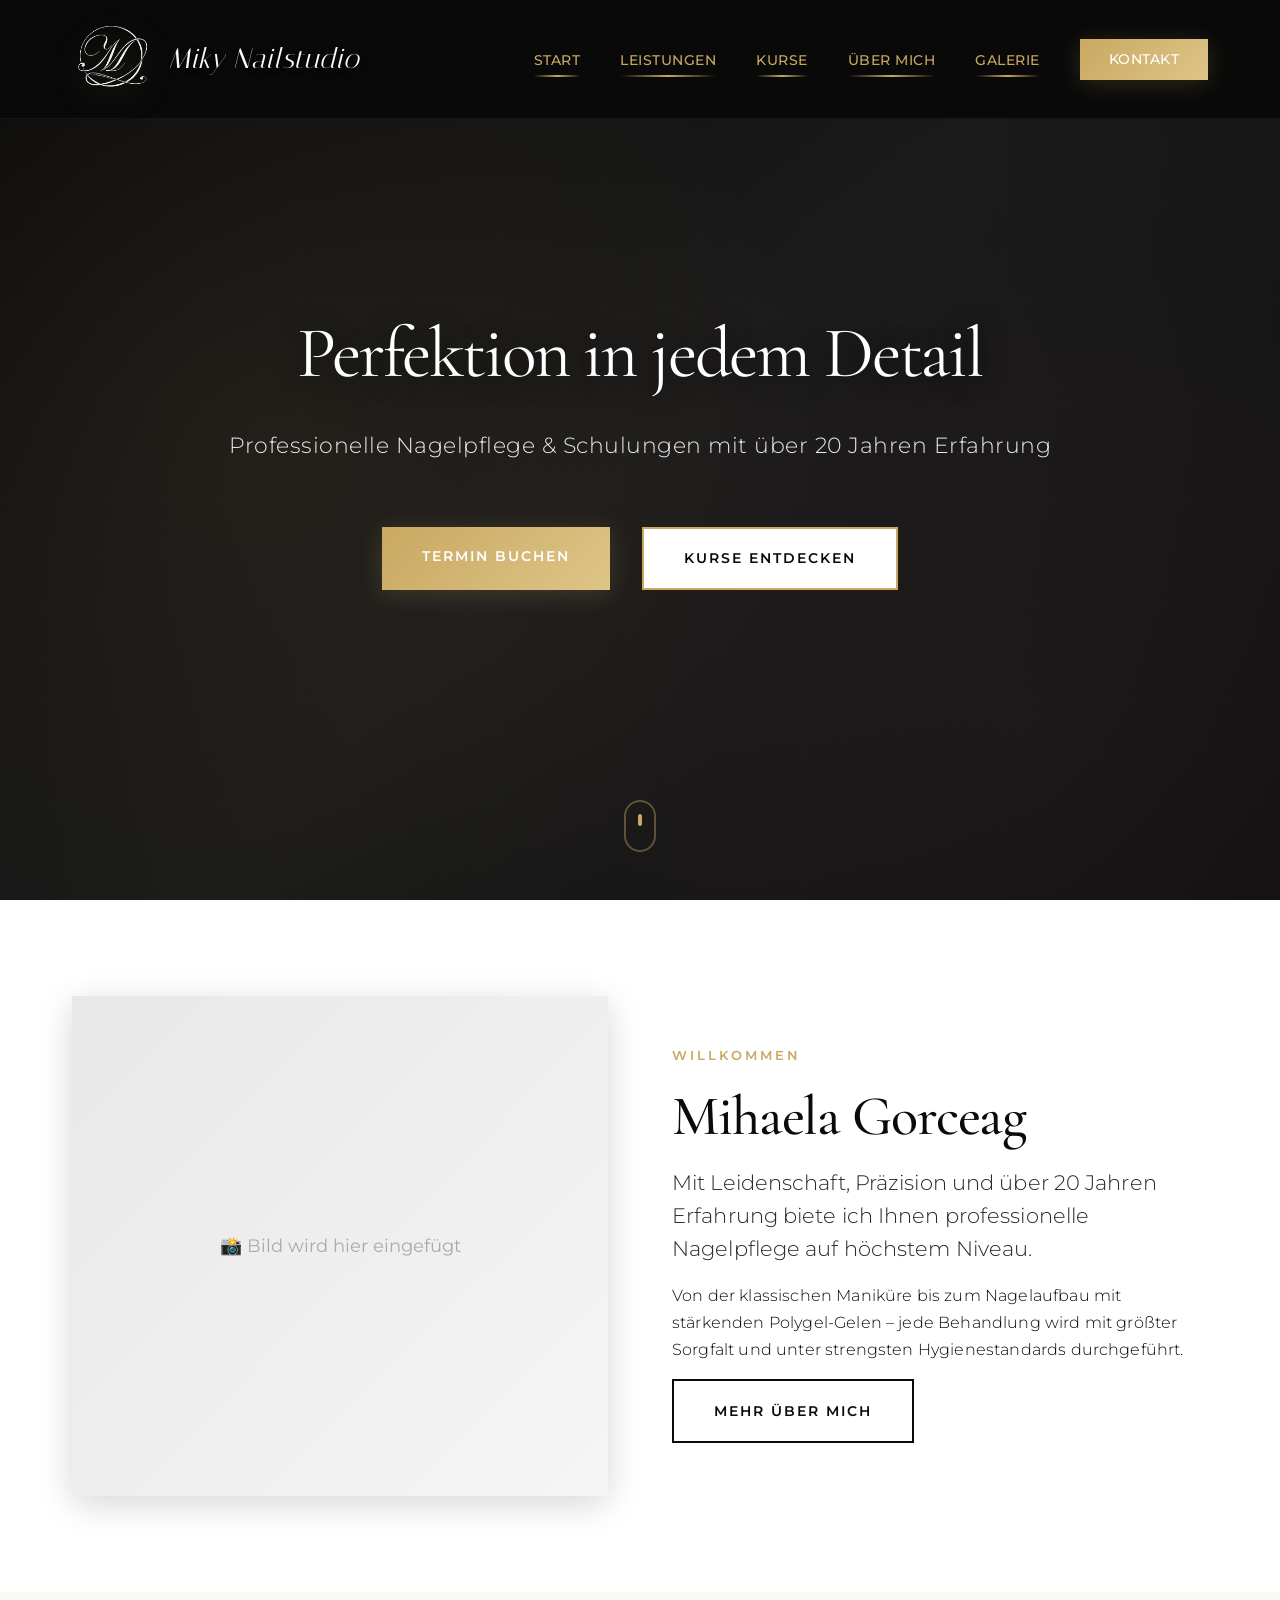
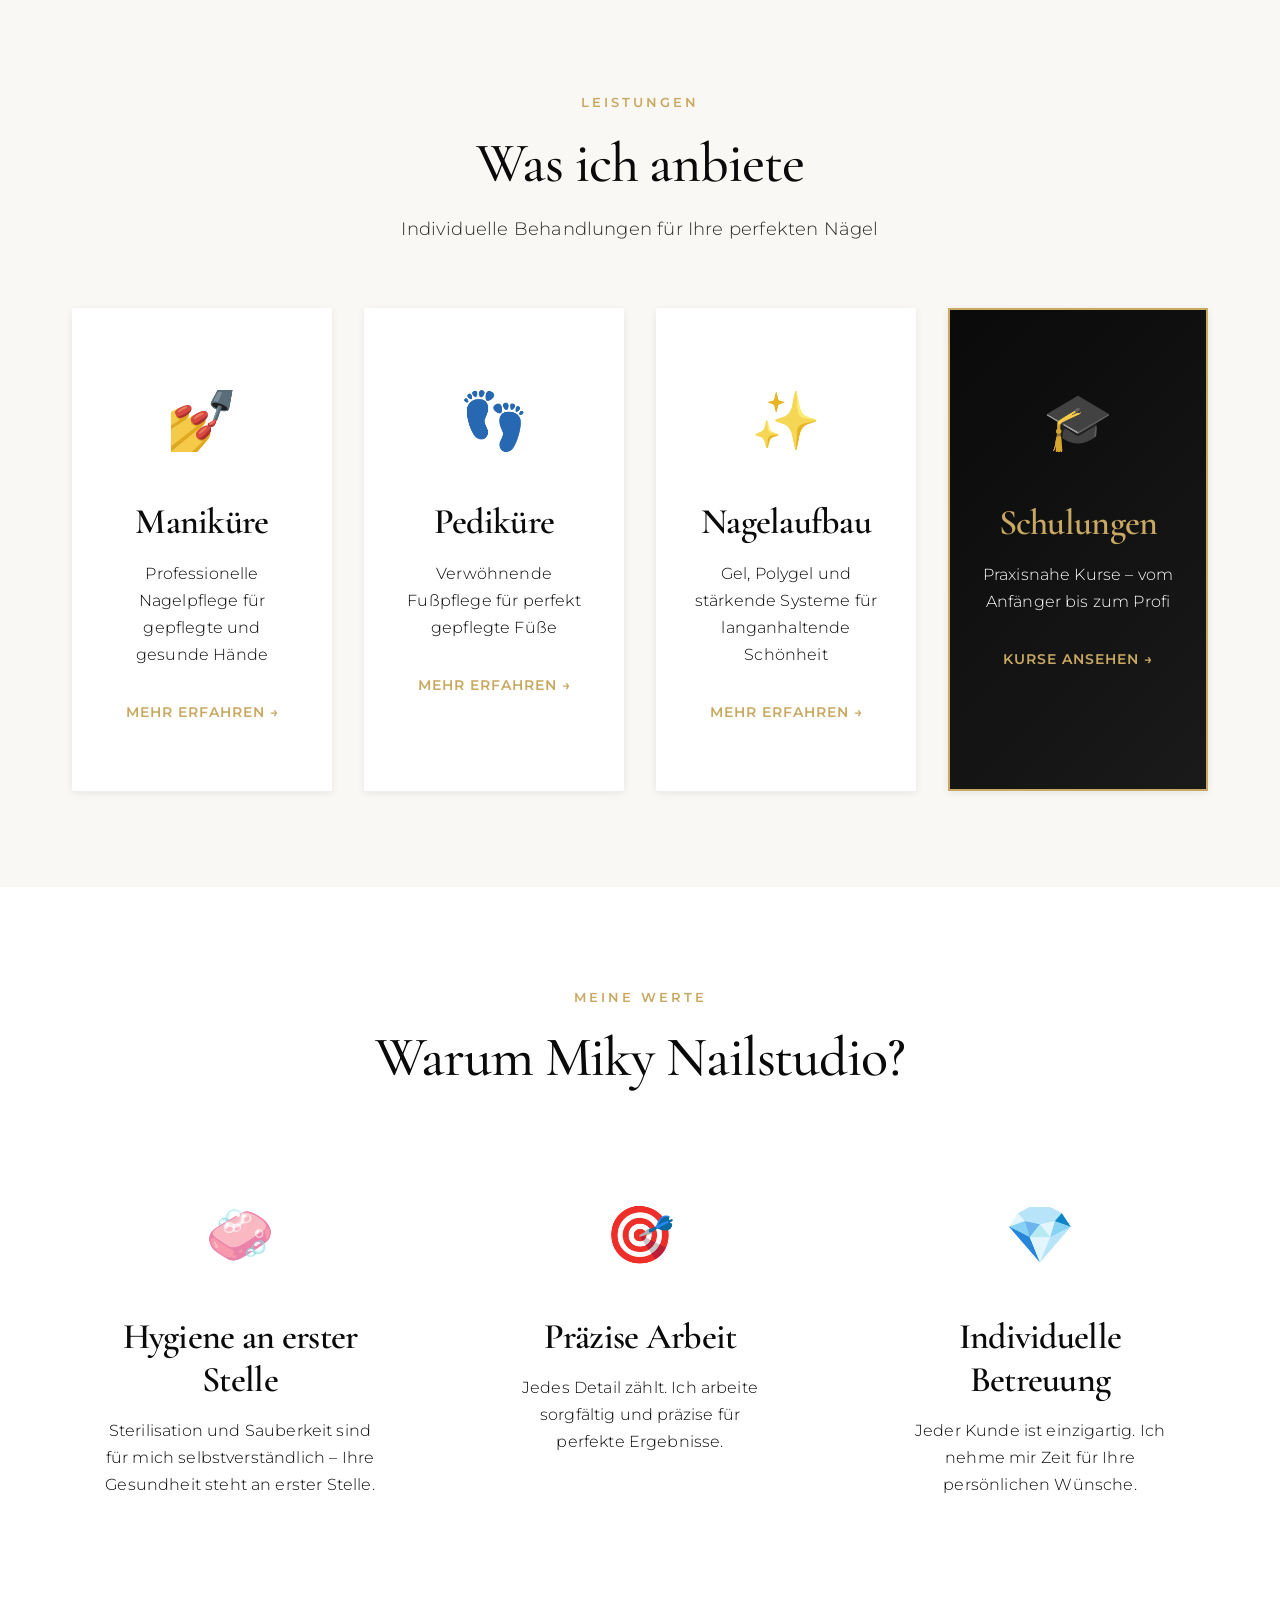
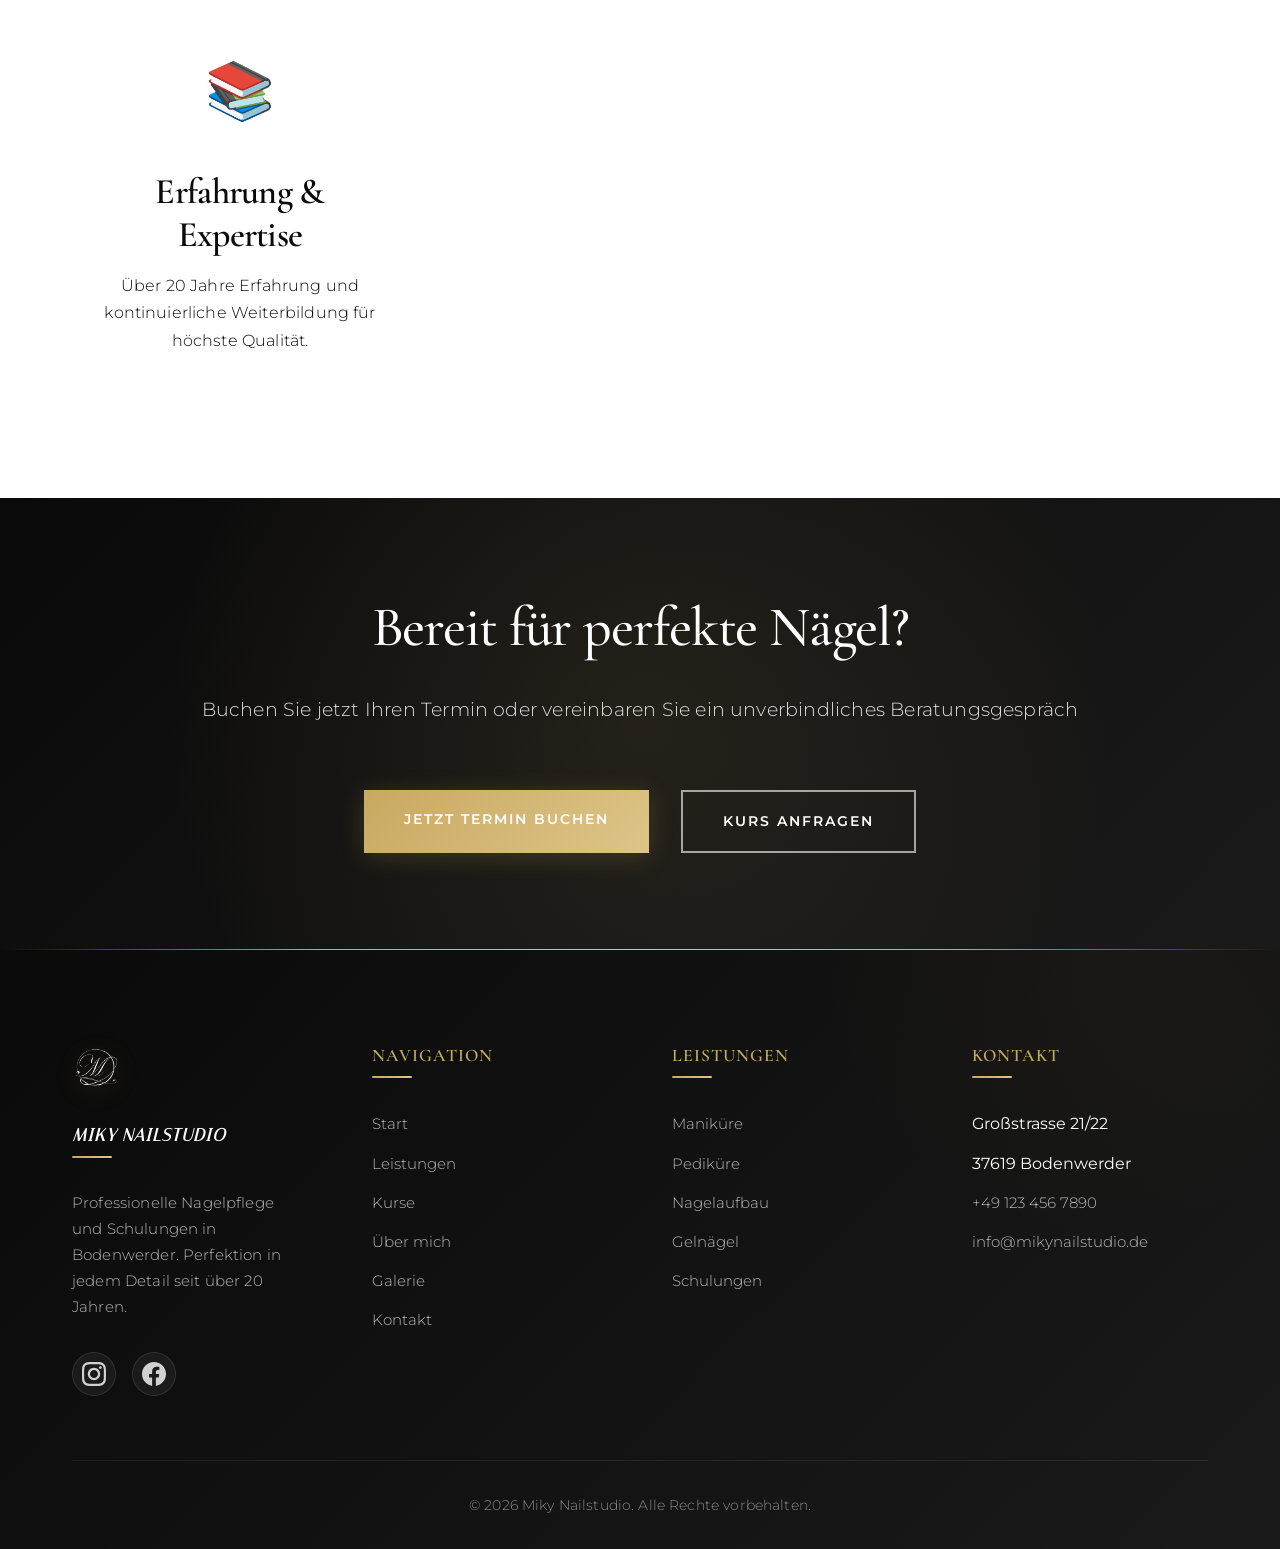
==== index.html @ 264de893 "fix" ====
<!DOCTYPE html>
<html lang="de">
<head>
    <meta charset="UTF-8">
    <meta name="viewport" content="width=device-width, initial-scale=1.0">
    <meta name="description" content="Miky Nailstudio - Professionelle Maniküre, Pediküre und Nagelkurse in Bodenwerder. Hygiene, Qualität und individuelle Betreuung seit über 20 Jahren.">
    <title>Miky Nailstudio | Professionelle Nagelstudio in Bodenwerder</title>
    <link rel="stylesheet" href="style.css">
    
    <!-- Premium Google Fonts -->
    <link rel="preconnect" href="https://fonts.googleapis.com">
    <link rel="preconnect" href="https://fonts.gstatic.com" crossorigin>
    <link href="https://fonts.googleapis.com/css2?family=Cormorant+Garamond:ital,wght@0,300;0,400;0,500;0,600;1,400;1,500&family=Montserrat:wght@300;400;500;600;700&family=Italiana&display=swap" rel="stylesheet">
</head>
<body>

<!-- Navigation -->
<nav class="navbar">
  <div class="container">
    <!-- CHANGE: Brand als SVG-Logo + Wortmarke -->
    <!-- WHY: SVG ist scharf auf allen Auflösungen und wirkt premium im Header -->
    <a href="index.html" class="brand" aria-label="Miky Nailstudio – Startseite">
      <img
        src="images/logo.svg"
        alt="Miky Nailstudio Logo"
        class="brand-logo"
        width="200"
        height="52"
        decoding="async"
        fetchpriority="high"
      >
      <span class="brand-wordmark">Miky Nailstudio</span>
    </a>


            <!-- Mobile Menu Toggle -->
            <button class="mobile-menu-toggle" aria-label="Menü öffnen">
                <span></span>
                <span></span>
                <span></span>
            </button>

            <!-- Navigation Menu -->
            <ul class="nav-menu">
                <li><a href="index.html" class="active">Start</a></li>
                <li><a href="leistungen.html">Leistungen</a></li>
                <li><a href="kurse.html">Kurse</a></li>
                <li><a href="ueber-mich.html">Über mich</a></li>
                <li><a href="galerie.html">Galerie</a></li>
                <li><a href="kontakt.html" class="cta-nav">Kontakt</a></li>
            </ul>
        </div>
    </nav>

    <!-- Hero Section -->
    <section class="hero">
        <div class="hero-overlay"></div>
        <div class="container hero-content">
            <h1 class="hero-title">Perfektion in jedem Detail</h1>
            <p class="hero-subtitle">Professionelle Nagelpflege & Schulungen mit über 20 Jahren Erfahrung</p>
            <div class="hero-buttons">
                <a href="kontakt.html" class="btn btn-primary">Termin buchen</a>
                <a href="kurse.html" class="btn btn-secondary">Kurse entdecken</a>
            </div>
        </div>
        <div class="scroll-indicator">
            <span></span>
        </div>
    </section>

    <!-- About Preview -->
    <section class="about-preview">
        <div class="container">
            <div class="about-grid">
                <div class="about-image">
                    <div class="image-placeholder"></div>
                </div>
                <div class="about-content">
                    <span class="section-label">Willkommen</span>
                    <h2>Mihaela Gorceag</h2>
                    <p class="lead">Mit Leidenschaft, Präzision und über 20 Jahren Erfahrung biete ich Ihnen professionelle Nagelpflege auf höchstem Niveau.</p>
                    <p>Von der klassischen Maniküre bis zum Nagelaufbau mit stärkenden Polygel-Gelen – jede Behandlung wird mit größter Sorgfalt und unter strengsten Hygienestandards durchgeführt.</p>
                    <a href="ueber-mich.html" class="btn btn-outline">Mehr über mich</a>
                </div>
            </div>
        </div>
    </section>

    <!-- Services Preview -->
    <section class="services-preview">
        <div class="container">
            <div class="section-header">
                <span class="section-label">Leistungen</span>
                <h2>Was ich anbiete</h2>
                <p>Individuelle Behandlungen für Ihre perfekten Nägel</p>
            </div>
            <div class="services-grid">
                <div class="service-card">
                    <div class="service-icon">💅</div>
                    <h3>Maniküre</h3>
                    <p>Professionelle Nagelpflege für gepflegte und gesunde Hände</p>
                    <a href="leistungen.html#manikuere" class="service-link">Mehr erfahren →</a>
                </div>
                <div class="service-card">
                    <div class="service-icon">👣</div>
                    <h3>Pediküre</h3>
                    <p>Verwöhnende Fußpflege für perfekt gepflegte Füße</p>
                    <a href="leistungen.html#pediküre" class="service-link">Mehr erfahren →</a>
                </div>
                <div class="service-card">
                    <div class="service-icon">✨</div>
                    <h3>Nagelaufbau</h3>
                    <p>Gel, Polygel und stärkende Systeme für langanhaltende Schönheit</p>
                    <a href="leistungen.html#nagelaufbau" class="service-link">Mehr erfahren →</a>
                </div>
                <div class="service-card featured">
                    <div class="service-icon">🎓</div>
                    <h3>Schulungen</h3>
                    <p>Praxisnahe Kurse – vom Anfänger bis zum Profi</p>
                    <a href="kurse.html" class="service-link">Kurse ansehen →</a>
                </div>
            </div>
        </div>
    </section>

    <!-- Values Section -->
    <section class="values">
        <div class="container">
            <div class="section-header">
                <span class="section-label">Meine Werte</span>
                <h2>Warum Miky Nailstudio?</h2>
            </div>
            <div class="values-grid">
                <div class="value-item">
                    <div class="value-icon">🧼</div>
                    <h3>Hygiene an erster Stelle</h3>
                    <p>Sterilisation und Sauberkeit sind für mich selbstverständlich – Ihre Gesundheit steht an erster Stelle.</p>
                </div>
                <div class="value-item">
                    <div class="value-icon">🎯</div>
                    <h3>Präzise Arbeit</h3>
                    <p>Jedes Detail zählt. Ich arbeite sorgfältig und präzise für perfekte Ergebnisse.</p>
                </div>
                <div class="value-item">
                    <div class="value-icon">💎</div>
                    <h3>Individuelle Betreuung</h3>
                    <p>Jeder Kunde ist einzigartig. Ich nehme mir Zeit für Ihre persönlichen Wünsche.</p>
                </div>
                <div class="value-item">
                    <div class="value-icon">📚</div>
                    <h3>Erfahrung & Expertise</h3>
                    <p>Über 20 Jahre Erfahrung und kontinuierliche Weiterbildung für höchste Qualität.</p>
                </div>
            </div>
        </div>
    </section>

    <!-- CTA Section -->
    <section class="cta-section">
        <div class="container">
            <div class="cta-content">
                <h2>Bereit für perfekte Nägel?</h2>
                <p>Buchen Sie jetzt Ihren Termin oder vereinbaren Sie ein unverbindliches Beratungsgespräch</p>
                <div class="cta-buttons">
                    <a href="kontakt.html" class="btn btn-primary">Jetzt Termin buchen</a>
                    <a href="kurse.html" class="btn btn-outline-light">Kurs anfragen</a>
                </div>
            </div>
        </div>
    </section>

<!-- Footer - Improved Premium Design with Logo -->
<footer class="footer">
    <div class="container">
        <div class="footer-grid">
            <!-- Brand Section with Logo -->
            <div class="footer-col">
                <a href="index.html" class="footer-brand" aria-label="Miky Nailstudio">
                    <img
                        src="images/logo.svg"
                        alt="Miky Nailstudio Logo"
                        class="footer-logo"
                        width="150"
                        height="39"
                        decoding="async"
                    >
                </a>
                <h4 class="footer-brand-title">Miky Nailstudio</h4>
                <p>Professionelle Nagelpflege und Schulungen in Bodenwerder. Perfektion in jedem Detail seit über 20 Jahren.</p>

                <div class="social-links">
                    <a href="https://www.instagram.com/mikynails_2022/" target="_blank" rel="noopener" aria-label="Instagram">
                        <svg width="24" height="24" viewBox="0 0 24 24" fill="currentColor">
                            <path d="M12 2.163c3.204 0 3.584.012 4.85.07 3.252.148 4.771 1.691 4.919 4.919.058 1.265.069 1.645.069 4.849 0 3.205-.012 3.584-.069 4.849-.149 3.225-1.664 4.771-4.919 4.919-1.266.058-1.644.07-4.85.07-3.204 0-3.584-.012-4.849-.07-3.26-.149-4.771-1.699-4.919-4.92-.058-1.265-.07-1.644-.07-4.849 0-3.204.013-3.583.07-4.849.149-3.227 1.664-4.771 4.919-4.919 1.266-.057 1.645-.069 4.849-.069zm0-2.163c-3.259 0-3.667.014-4.947.072-4.358.2-6.78 2.618-6.98 6.98-.059 1.281-.073 1.689-.073 4.948 0 3.259.014 3.668.072 4.948.2 4.358 2.618 6.78 6.98 6.98 1.281.058 1.689.072 4.948.072 3.259 0 3.668-.014 4.948-.072 4.354-.2 6.782-2.618 6.979-6.98.059-1.28.073-1.689.073-4.948 0-3.259-.014-3.667-.072-4.947-.196-4.354-2.617-6.78-6.979-6.98-1.281-.059-1.69-.073-4.949-.073zm0 5.838c-3.403 0-6.162 2.759-6.162 6.162s2.759 6.163 6.162 6.163 6.162-2.759 6.162-6.163c0-3.403-2.759-6.162-6.162-6.162zm0 10.162c-2.209 0-4-1.79-4-4 0-2.209 1.791-4 4-4s4 1.791 4 4c0 2.21-1.791 4-4 4zm6.406-11.845c-.796 0-1.441.645-1.441 1.44s.645 1.44 1.441 1.44c.795 0 1.439-.645 1.439-1.44s-.644-1.44-1.439-1.44z"/>
                        </svg>
                    </a>
                    <a href="https://www.facebook.com/mikynailstudio" target="_blank" rel="noopener" aria-label="Facebook">
                        <svg width="24" height="24" viewBox="0 0 24 24" fill="currentColor">
                            <path d="M24 12.073c0-6.627-5.373-12-12-12s-12 5.373-12 12c0 5.99 4.388 10.954 10.125 11.854v-8.385H7.078v-3.47h3.047V9.43c0-3.007 1.792-4.669 4.533-4.669 1.312 0 2.686.235 2.686.235v2.953H15.83c-1.491 0-1.956.925-1.956 1.874v2.25h3.328l-.532 3.47h-2.796v8.385C19.612 23.027 24 18.062 24 12.073z"/>
                        </svg>
                    </a>
                </div>
            </div>

            <!-- Navigation Links -->
            <div class="footer-col">
                <h4>Navigation</h4>
                <ul>
                    <li><a href="index.html">Start</a></li>
                    <li><a href="leistungen.html">Leistungen</a></li>
                    <li><a href="kurse.html">Kurse</a></li>
                    <li><a href="ueber-mich.html">Über mich</a></li>
                    <li><a href="galerie.html">Galerie</a></li>
                    <li><a href="kontakt.html">Kontakt</a></li>
                </ul>
            </div>

            <!-- Services Links -->
            <div class="footer-col">
                <h4>Leistungen</h4>
                <ul>
                    <li><a href="leistungen.html#manikuere">Maniküre</a></li>
                    <li><a href="leistungen.html#pediküre">Pediküre</a></li>
                    <li><a href="leistungen.html#nagelaufbau">Nagelaufbau</a></li>
                    <li><a href="leistungen.html#gelnägel">Gelnägel</a></li>
                    <li><a href="kurse.html">Schulungen</a></li>
                </ul>
            </div>

            <!-- Contact Info -->
            <div class="footer-col">
                <h4>Kontakt</h4>
                <ul>
                    <li>Großstrasse 21/22</li>
                    <li>37619 Bodenwerder</li>
                    <li><a href="tel:+491234567890">+49 123 456 7890</a></li>
                    <li><a href="mailto:info@mikynailstudio.de">info@mikynailstudio.de</a></li>
                </ul>
            </div>
        </div>

        <div class="footer-bottom">
            <p>&copy; 2026 Miky Nailstudio. Alle Rechte vorbehalten.</p>
        </div>
    </div>
</footer>

    <script src="script.js"></script>
</body>
</html>
---- style.css ----
/* ==========================================
   MIKY NAILSTUDIO - PREMIUM WEBSITE STYLES
   Luxury Dark Design - Improved Version
   ========================================== */

/* ==========================================
   1. RESET & BASE STYLES
   ========================================== */
* {
    margin: 0;
    padding: 0;
    box-sizing: border-box;
}

:root {
    /* Colors - Premium Luxury Palette */
    --color-dark: #0a0a0a;
    --color-dark-gray: #1a1a1a;
    --color-medium-gray: #2a2a2a;
    --color-light-gray: #f8f8f8;
    --color-white: #ffffff;
    --color-cream: #faf8f5;
    --color-gold: #c9a961;
    --color-gold-dark: #a88a4d;
    --color-gold-light: #ddc488;
    --color-rose-gold: #b76e79;
    --color-champagne: #f7e7ce;
    
    /* Typography */
    --font-display: 'Cormorant Garamond', 'Playfair Display', Georgia, serif;
    --font-heading: 'Cormorant Garamond', serif;
    --font-body: 'Montserrat', -apple-system, BlinkMacSystemFont, sans-serif;
    --font-accent: 'Italiana', cursive;
    
    /* Spacing */
    --spacing-xs: 0.5rem;
    --spacing-sm: 1rem;
    --spacing-md: 2rem;
    --spacing-lg: 4rem;
    --spacing-xl: 6rem;
    
    /* Transitions */
    --transition-fast: 0.2s cubic-bezier(0.4, 0, 0.2, 1);
    --transition-normal: 0.35s cubic-bezier(0.4, 0, 0.2, 1);
    --transition-slow: 0.6s cubic-bezier(0.4, 0, 0.2, 1);
    
    /* Shadows */
    --shadow-sm: 0 2px 8px rgba(0, 0, 0, 0.08);
    --shadow-md: 0 4px 16px rgba(0, 0, 0, 0.12);
    --shadow-lg: 0 8px 32px rgba(0, 0, 0, 0.16);
    --shadow-gold: 0 4px 24px rgba(201, 169, 97, 0.2);
}

html {
    scroll-behavior: smooth;
}

body {
    font-family: var(--font-body);
    font-size: 16px;
    font-weight: 400;
    line-height: 1.7;
    color: var(--color-dark);
    background-color: var(--color-white);
    overflow-x: hidden;
    -webkit-font-smoothing: antialiased;
    -moz-osx-font-smoothing: grayscale;
}

.container {
    max-width: 1200px;
    margin: 0 auto;
    padding: 0 var(--spacing-md);
}

/* ==========================================
   2. TYPOGRAPHY
   ========================================== */
h1, h2, h3, h4, h5, h6 {
    font-family: var(--font-heading);
    font-weight: 600;
    line-height: 1.2;
    margin-bottom: var(--spacing-sm);
    letter-spacing: -0.02em;
}

h1 {
    font-size: clamp(2.75rem, 6vw, 4.5rem);
    font-weight: 500;
    letter-spacing: -0.03em;
}

h2 {
    font-size: clamp(2.25rem, 4.5vw, 3.5rem);
    font-weight: 500;
}

h3 {
    font-size: clamp(1.75rem, 3vw, 2.25rem);
    font-weight: 600;
}

p {
    margin-bottom: var(--spacing-sm);
    font-weight: 300;
    letter-spacing: 0.01em;
}

.lead {
    font-size: 1.3rem;
    font-weight: 300;
    color: var(--color-medium-gray);
    line-height: 1.6;
    letter-spacing: 0.005em;
}

.section-label {
    display: inline-block;
    font-size: 0.8rem;
    font-weight: 600;
    text-transform: uppercase;
    letter-spacing: 3px;
    color: var(--color-gold);
    margin-bottom: var(--spacing-sm);
    font-family: var(--font-body);
}

.section-header {
    text-align: center;
    margin-bottom: var(--spacing-lg);
}

.section-header p {
    font-size: 1.15rem;
    color: var(--color-medium-gray);
    max-width: 640px;
    margin: 0 auto;
    font-weight: 300;
}

/* ==========================================
   3. BUTTONS
   ========================================== */
.btn {
    display: inline-block;
    padding: 1.1rem 2.5rem;
    font-family: var(--font-body);
    font-size: 0.9rem;
    font-weight: 600;
    text-decoration: none;
    text-align: center;
    border: none;
    border-radius: 0;
    cursor: pointer;
    transition: all var(--transition-normal);
    text-transform: uppercase;
    letter-spacing: 2px;
    position: relative;
    overflow: hidden;
}

.btn::before {
    content: '';
    position: absolute;
    top: 50%;
    left: 50%;
    width: 0;
    height: 0;
    border-radius: 50%;
    background: rgba(255, 255, 255, 0.1);
    transform: translate(-50%, -50%);
    transition: width 0.6s, height 0.6s;
}

.btn:hover::before {
    width: 300px;
    height: 300px;
}

.btn-primary {
    background: linear-gradient(135deg, var(--color-gold) 0%, var(--color-gold-light) 100%);
    color: var(--color-white);
    box-shadow: var(--shadow-gold);
}

.btn-primary:hover {
    background: linear-gradient(135deg, var(--color-gold-dark) 0%, var(--color-gold) 100%);
    transform: translateY(-3px);
    box-shadow: 0 8px 32px rgba(201, 169, 97, 0.35);
}

.btn-secondary {
    background: var(--color-white);
    color: var(--color-dark);
    border: 2px solid var(--color-gold);
}

.btn-secondary:hover {
    background: var(--color-gold);
    color: var(--color-white);
    transform: translateY(-3px);
}

.btn-outline {
    background: transparent;
    color: var(--color-dark);
    border: 2px solid var(--color-dark);
}

.btn-outline:hover {
    background: var(--color-dark);
    color: var(--color-white);
    transform: translateY(-3px);
}

.btn-outline-light {
    background: transparent;
    color: var(--color-white);
    border: 2px solid rgba(255, 255, 255, 0.6);
}

.btn-outline-light:hover {
    background: var(--color-white);
    color: var(--color-dark);
    border-color: var(--color-white);
    transform: translateY(-3px);
}

/* ==========================================
   4. NAVIGATION - IMPROVED
   ========================================== */
.navbar {
    position: fixed;
    top: 0;
    left: 0;
    right: 0;
    background: rgba(10, 10, 10, 0.97);
    backdrop-filter: blur(20px) saturate(180%);
    -webkit-backdrop-filter: blur(20px) saturate(180%);
    padding: 1.2rem 0;
    z-index: 1000;
    transition: all var(--transition-normal);
    border-bottom: 1px solid rgba(255, 255, 255, 0.05);
}

.navbar.scrolled {
    padding: 0.8rem 0;
    background: rgba(10, 10, 10, 0.98);
    box-shadow: 0 4px 24px rgba(0, 0, 0, 0.3);
}

.navbar .container {
    display: flex;
    justify-content: space-between;
    align-items: center;
}

/* BRAND - IMPROVED LOGO SECTION */
.brand {
    display: inline-flex;
    align-items: center;
    gap: 16px;
    text-decoration: none;
    white-space: nowrap;
    transition: all var(--transition-normal);
}

.brand:hover {
    transform: translateY(-1px);
}

.brand-logo {
    height: 80px;
    width: auto;
    display: block;
    object-fit: contain;
    filter: drop-shadow(0 8px 16px rgba(201, 169, 97, 0.25));
    transition: all var(--transition-normal);
}

.brand:hover .brand-logo {
    filter: drop-shadow(0 12px 24px rgba(201, 169, 97, 0.4));
}

.brand-wordmark {
    font-family: var(--font-accent);
    font-weight: 400;
    font-size: 28px;
    letter-spacing: 0.03em;
    line-height: 1;
    color: rgba(255, 255, 255, 0.98);
    text-shadow: 0 2px 8px rgba(0, 0, 0, 0.3);
    font-style: italic;
}

/* NAVIGATION MENU */
.nav-menu {
    display: flex;
    list-style: none;
    gap: 2.5rem;
    align-items: center;
    margin-left: auto;
}

.nav-menu a {
    color: rgba(255, 255, 255, 0.85);
    text-decoration: none;
    font-weight: 500;
    font-size: 0.9rem;
    letter-spacing: 0.5px;
    transition: color var(--transition-fast);
    position: relative;
    text-transform: uppercase;
}

.nav-menu a::after {
    content: '';
    position: absolute;
    bottom: -8px;
    left: 50%;
    transform: translateX(-50%);
    width: 0;
    height: 2px;
    background: linear-gradient(90deg, transparent, var(--color-gold), transparent);
    transition: width var(--transition-normal);
}

.nav-menu a:hover,
.nav-menu a.active {
    color: var(--color-gold);
}

.nav-menu a:hover::after,
.nav-menu a.active::after {
    width: 100%;
}

.nav-menu a.cta-nav {
    background: linear-gradient(135deg, var(--color-gold) 0%, var(--color-gold-light) 100%);
    padding: 0.7rem 1.8rem;
    border-radius: 0;
    color: var(--color-white);
    box-shadow: var(--shadow-gold);
}

.nav-menu a.cta-nav::after {
    display: none;
}

.nav-menu a.cta-nav:hover {
    background: linear-gradient(135deg, var(--color-gold-dark) 0%, var(--color-gold) 100%);
    transform: translateY(-2px);
    box-shadow: 0 6px 24px rgba(201, 169, 97, 0.3);
}

.mobile-menu-toggle {
    display: none;
    flex-direction: column;
    gap: 5px;
    background: none;
    border: none;
    cursor: pointer;
    padding: 0.5rem;
}

.mobile-menu-toggle span {
    width: 28px;
    height: 2px;
    background: var(--color-gold);
    transition: all var(--transition-normal);
    border-radius: 2px;
}

/* ==========================================
   5. HERO SECTION - IMPROVED
   ========================================== */
.hero {
    position: relative;
    height: 100vh;
    min-height: 700px;
    display: flex;
    align-items: center;
    justify-content: center;
    background: linear-gradient(135deg, #0a0a0a 0%, #1a1a1a 50%, #0f0f0f 100%);
    overflow: hidden;
}

.hero::before {
    content: '';
    position: absolute;
    top: 0;
    left: 0;
    right: 0;
    bottom: 0;
    background: 
        radial-gradient(circle at 20% 50%, rgba(201, 169, 97, 0.08) 0%, transparent 50%),
        radial-gradient(circle at 80% 80%, rgba(183, 110, 121, 0.06) 0%, transparent 50%);
    animation: gradientShift 15s ease infinite;
}

@keyframes gradientShift {
    0%, 100% { opacity: 1; }
    50% { opacity: 0.6; }
}

.hero-overlay {
    position: absolute;
    top: 0;
    left: 0;
    right: 0;
    bottom: 0;
    background: url('data:image/svg+xml,<svg width="100" height="100" xmlns="http://www.w3.org/2000/svg"><defs><pattern id="grid" width="100" height="100" patternUnits="userSpaceOnUse"><path d="M 100 0 L 0 0 0 100" fill="none" stroke="rgba(255,255,255,0.02)" stroke-width="1"/></pattern></defs><rect width="100%" height="100%" fill="url(%23grid)" /></svg>');
    opacity: 0.4;
}

.hero-content {
    position: relative;
    text-align: center;
    color: var(--color-white);
    z-index: 1;
    animation: fadeInUp 1.2s cubic-bezier(0.4, 0, 0.2, 1);
    max-width: 900px;
}

.hero-title {
    color: var(--color-white);
    margin-bottom: var(--spacing-md);
    font-weight: 400;
    text-shadow: 0 4px 24px rgba(0, 0, 0, 0.5);
}

.hero-subtitle {
    font-size: 1.35rem;
    font-weight: 300;
    color: rgba(255, 255, 255, 0.9);
    margin-bottom: var(--spacing-lg);
    letter-spacing: 0.5px;
    line-height: 1.6;
}

.hero-buttons {
    display: flex;
    gap: var(--spacing-md);
    justify-content: center;
    flex-wrap: wrap;
}

.scroll-indicator {
    position: absolute;
    bottom: 3rem;
    left: 50%;
    transform: translateX(-50%);
    width: 32px;
    height: 52px;
    border: 2px solid rgba(201, 169, 97, 0.4);
    border-radius: 16px;
}

.scroll-indicator span {
    position: absolute;
    top: 12px;
    left: 50%;
    width: 4px;
    height: 12px;
    margin-left: -2px;
    background: var(--color-gold);
    border-radius: 2px;
    animation: scrollDown 2.5s ease-in-out infinite;
}

@keyframes scrollDown {
    0%, 20% {
        transform: translateY(0);
        opacity: 0;
    }
    50% {
        opacity: 1;
    }
    100% {
        transform: translateY(24px);
        opacity: 0;
    }
}

@keyframes fadeInUp {
    from {
        opacity: 0;
        transform: translateY(40px);
    }
    to {
        opacity: 1;
        transform: translateY(0);
    }
}

/* ==========================================
   6. SECTIONS
   ========================================== */
section {
    padding: var(--spacing-xl) 0;
}

.page-header {
    background: linear-gradient(135deg, var(--color-dark) 0%, var(--color-dark-gray) 100%);
    color: var(--color-white);
    text-align: center;
    padding: calc(var(--spacing-xl) + 80px) 0 var(--spacing-xl) 0;
    margin-top: -80px;
}

.page-header h1 {
    color: var(--color-white);
}

.page-header p {
    color: rgba(255, 255, 255, 0.9);
    font-size: 1.125rem;
}

/* ==========================================
   7. ABOUT PREVIEW / GRIDS
   ========================================== */
.about-preview {
    background: var(--color-white);
}

.about-grid {
    display: grid;
    grid-template-columns: 1fr 1fr;
    gap: var(--spacing-lg);
    align-items: center;
}

.about-image,
.intro-image,
.story-image {
    width: 100%;
    height: 500px;
    background: var(--color-light-gray);
    border-radius: 0;
    overflow: hidden;
    box-shadow: var(--shadow-lg);
}

.image-placeholder {
    width: 100%;
    height: 100%;
    background: linear-gradient(135deg, #e8e8e8 0%, #f5f5f5 100%);
    display: flex;
    align-items: center;
    justify-content: center;
    color: #aaa;
    font-size: 1.125rem;
}

.image-placeholder::after {
    content: '📸 Bild wird hier eingefügt';
}

/* ==========================================
   8. SERVICES
   ========================================== */
.services-preview {
    background: var(--color-cream);
}

.services-grid {
    display: grid;
    grid-template-columns: repeat(auto-fit, minmax(260px, 1fr));
    gap: var(--spacing-md);
}

.service-card {
    background: var(--color-white);
    padding: var(--spacing-lg) var(--spacing-md);
    border-radius: 0;
    text-align: center;
    transition: all var(--transition-normal);
    border: 1px solid transparent;
    box-shadow: var(--shadow-sm);
}

.service-card:hover {
    transform: translateY(-12px);
    box-shadow: var(--shadow-lg);
    border-color: var(--color-gold);
}

.service-card.featured {
    background: linear-gradient(135deg, var(--color-dark) 0%, var(--color-dark-gray) 100%);
    color: var(--color-white);
    border: 2px solid var(--color-gold);
}

.service-card.featured h3 {
    color: var(--color-gold);
}

.service-icon {
    font-size: 3.5rem;
    margin-bottom: var(--spacing-md);
    filter: grayscale(20%);
}

.service-link {
    display: inline-block;
    margin-top: var(--spacing-sm);
    color: var(--color-gold);
    text-decoration: none;
    font-weight: 600;
    font-size: 0.9rem;
    letter-spacing: 1px;
    text-transform: uppercase;
    transition: all var(--transition-fast);
}

.service-link:hover {
    transform: translateX(8px);
    color: var(--color-gold-dark);
}

/* ==========================================
   9. VALUES
   ========================================== */
.values {
    background: var(--color-white);
}

.values-grid {
    display: grid;
    grid-template-columns: repeat(auto-fit, minmax(260px, 1fr));
    gap: var(--spacing-lg);
}

.value-item {
    text-align: center;
    padding: var(--spacing-md);
    transition: transform var(--transition-normal);
}

.value-item:hover {
    transform: translateY(-8px);
}

.value-icon {
    font-size: 3.5rem;
    margin-bottom: var(--spacing-md);
    filter: grayscale(10%);
}

/* ==========================================
   10. CTA SECTION
   ========================================== */
.cta-section {
    background: linear-gradient(135deg, var(--color-dark) 0%, var(--color-dark-gray) 100%);
    color: var(--color-white);
    text-align: center;
    position: relative;
    overflow: hidden;
}

.cta-section::before {
    content: '';
    position: absolute;
    top: 0;
    left: 0;
    right: 0;
    bottom: 0;
    background: radial-gradient(circle at 50% 50%, rgba(201, 169, 97, 0.1) 0%, transparent 70%);
}

.cta-content {
    position: relative;
    z-index: 1;
}

.cta-content h2 {
    color: var(--color-white);
    margin-bottom: var(--spacing-md);
}

.cta-content p {
    font-size: 1.2rem;
    color: rgba(255, 255, 255, 0.85);
    margin-bottom: var(--spacing-lg);
    font-weight: 300;
}

.cta-buttons {
    display: flex;
    gap: var(--spacing-md);
    justify-content: center;
    flex-wrap: wrap;
}

/* ==========================================
   11. SERVICE DETAIL PAGES
   ========================================== */
.service-detail {
    padding: var(--spacing-xl) 0;
}

.service-detail.alt {
    background: var(--color-cream);
}

.service-detail-grid {
    display: grid;
    grid-template-columns: 1fr 1fr;
    gap: var(--spacing-lg);
    align-items: center;
}

.service-detail-grid.reverse {
    direction: rtl;
}

.service-detail-grid.reverse > * {
    direction: ltr;
}

.service-detail-image {
    width: 100%;
    height: 600px;
    background: var(--color-light-gray);
    border-radius: 0;
    box-shadow: var(--shadow-lg);
}

.service-list {
    list-style: none;
    margin: var(--spacing-md) 0;
}

.service-list li {
    padding: 0.75rem 0;
    padding-left: 2rem;
    position: relative;
    font-weight: 300;
}

.service-list li::before {
    content: '✓';
    position: absolute;
    left: 0;
    color: var(--color-gold);
    font-weight: bold;
    font-size: 1.25rem;
}

.service-benefits {
    margin: var(--spacing-md) 0;
}

.benefit-tags {
    display: flex;
    flex-wrap: wrap;
    gap: 0.75rem;
    margin-top: var(--spacing-sm);
}

.benefit-tags span {
    background: var(--color-champagne);
    padding: 0.6rem 1.2rem;
    border-radius: 0;
    font-size: 0.85rem;
    font-weight: 600;
    color: var(--color-dark);
    border: 1px solid var(--color-gold);
}

.info-box {
    background: var(--color-champagne);
    padding: var(--spacing-md);
    border-left: 4px solid var(--color-gold);
    margin: var(--spacing-md) 0;
}

/* ==========================================
   12. WHY CHOOSE / FEATURES
   ========================================== */
.why-choose,
.why-courses {
    background: var(--color-cream);
}

.features-grid {
    display: grid;
    grid-template-columns: repeat(auto-fit, minmax(260px, 1fr));
    gap: var(--spacing-md);
}

.feature-card {
    background: var(--color-white);
    padding: var(--spacing-lg) var(--spacing-md);
    border-radius: 0;
    transition: all var(--transition-normal);
    box-shadow: var(--shadow-sm);
}

.feature-card:hover {
    transform: translateY(-8px);
    box-shadow: var(--shadow-lg);
}

.feature-number {
    font-size: 3rem;
    font-weight: 300;
    color: var(--color-gold);
    opacity: 0.25;
    margin-bottom: var(--spacing-sm);
    font-family: var(--font-display);
}

.feature-icon {
    font-size: 3rem;
    margin-bottom: var(--spacing-md);
}

/* ==========================================
   13. COURSES
   ========================================== */
.course-intro {
    background: var(--color-white);
}

.intro-grid {
    display: grid;
    grid-template-columns: 1fr 1fr;
    gap: var(--spacing-lg);
    align-items: center;
}

.teaching-values {
    display: grid;
    gap: var(--spacing-md);
    margin-top: var(--spacing-md);
}

.teaching-values .value-item {
    text-align: left;
    padding: 0;
}

.courses-list {
    background: var(--color-cream);
}

.section-title {
    text-align: center;
    margin-bottom: var(--spacing-lg);
}

.course-card {
    background: var(--color-white);
    border-radius: 0;
    padding: var(--spacing-lg);
    margin-bottom: var(--spacing-md);
    box-shadow: var(--shadow-sm);
    transition: all var(--transition-normal);
    border-left: 4px solid var(--color-gold);
}

.course-card:hover {
    box-shadow: var(--shadow-lg);
    transform: translateX(8px);
}

.course-card.featured {
    border: 2px solid var(--color-gold);
    background: var(--color-champagne);
}

.course-header {
    display: flex;
    justify-content: space-between;
    align-items: flex-start;
    margin-bottom: var(--spacing-sm);
}

.course-badge {
    display: inline-block;
    padding: 0.4rem 1rem;
    background: var(--color-gold);
    color: var(--color-white);
    font-size: 0.75rem;
    font-weight: 700;
    text-transform: uppercase;
    letter-spacing: 2px;
    border-radius: 0;
    margin-bottom: 0.5rem;
}

.course-badge.gold {
    background: linear-gradient(135deg, var(--color-gold) 0%, var(--color-gold-light) 100%);
}

.course-duration {
    color: var(--color-medium-gray);
    font-weight: 600;
}

.course-description {
    font-size: 1.125rem;
    color: var(--color-medium-gray);
    margin-bottom: var(--spacing-sm);
    font-weight: 300;
}

.course-list {
    list-style: none;
    margin: var(--spacing-sm) 0;
}

.course-list li {
    padding: 0.5rem 0;
    padding-left: 1.5rem;
    position: relative;
    font-weight: 300;
}

.course-list li::before {
    content: '•';
    position: absolute;
    left: 0;
    color: var(--color-gold);
    font-size: 1.5rem;
}

.course-info-grid {
    display: grid;
    grid-template-columns: 1fr 1fr;
    gap: var(--spacing-sm);
    margin: var(--spacing-md) 0;
    padding: var(--spacing-md);
    background: var(--color-champagne);
    border-radius: 0;
}

.info-item strong {
    display: block;
    color: var(--color-dark);
    margin-bottom: 0.25rem;
    font-weight: 600;
}

.info-item p {
    margin: 0;
    font-size: 0.875rem;
    color: var(--color-medium-gray);
}

/* Testimonial */
.testimonial-section {
    background: var(--color-cream);
}

.testimonial-card {
    max-width: 800px;
    margin: 0 auto;
    text-align: center;
    padding: var(--spacing-xl);
    background: var(--color-white);
    border-radius: 0;
    position: relative;
    box-shadow: var(--shadow-md);
}

.quote-icon {
    font-size: 5rem;
    color: var(--color-gold);
    opacity: 0.2;
    line-height: 1;
    margin-bottom: var(--spacing-sm);
    font-family: Georgia, serif;
}

.testimonial-text {
    font-size: 1.3rem;
    font-style: italic;
    color: var(--color-dark);
    margin-bottom: var(--spacing-md);
    font-weight: 300;
    line-height: 1.7;
}

.testimonial-author {
    color: var(--color-medium-gray);
    font-weight: 600;
}

/* ==========================================
   14. ABOUT PAGE
   ========================================== */
.about-story {
    background: var(--color-white);
}

.about-story-grid {
    display: grid;
    grid-template-columns: 1fr 1fr;
    gap: var(--spacing-lg);
    align-items: center;
}

.my-values {
    background: var(--color-cream);
}

.values-grid-large {
    display: grid;
    grid-template-columns: repeat(auto-fit, minmax(320px, 1fr));
    gap: var(--spacing-lg);
}

.value-card {
    background: var(--color-white);
    padding: var(--spacing-lg);
    border-radius: 0;
    transition: all var(--transition-normal);
    box-shadow: var(--shadow-sm);
    border-top: 3px solid var(--color-gold);
}

.value-card:hover {
    transform: translateY(-8px);
    box-shadow: var(--shadow-lg);
}

.value-number {
    font-size: 4rem;
    font-weight: 300;
    color: var(--color-gold);
    opacity: 0.15;
    margin-bottom: var(--spacing-sm);
    font-family: var(--font-display);
}

/* Timeline */
.timeline-section {
    background: var(--color-white);
}

.timeline {
    max-width: 800px;
    margin: 0 auto;
    position: relative;
    padding-left: 60px;
}

.timeline::before {
    content: '';
    position: absolute;
    left: 18px;
    top: 0;
    bottom: 0;
    width: 3px;
    background: linear-gradient(to bottom, var(--color-gold), var(--color-gold-light));
}

.timeline-item {
    position: relative;
    margin-bottom: var(--spacing-xl);
}

.timeline-dot {
    position: absolute;
    left: -48px;
    top: 4px;
    width: 16px;
    height: 16px;
    background: var(--color-gold);
    border: 4px solid var(--color-white);
    border-radius: 50%;
    box-shadow: 0 0 0 4px var(--color-gold);
}

.timeline-content {
    background: var(--color-champagne);
    padding: var(--spacing-lg);
    border-radius: 0;
    border-left: 4px solid var(--color-gold);
}

/* Philosophy */
.philosophy-section {
    background: var(--color-cream);
}

.philosophy-content {
    max-width: 800px;
    margin: 0 auto;
    text-align: center;
}

/* ==========================================
   15. GALLERY
   ========================================== */
.gallery-filter {
    background: var(--color-white);
    padding: var(--spacing-md) 0;
}

.filter-buttons {
    display: flex;
    justify-content: center;
    gap: var(--spacing-sm);
    flex-wrap: wrap;
}

.filter-btn {
    padding: 0.85rem 1.8rem;
    background: transparent;
    border: 2px solid var(--color-dark);
    color: var(--color-dark);
    cursor: pointer;
    font-weight: 600;
    font-size: 0.85rem;
    letter-spacing: 1px;
    text-transform: uppercase;
    transition: all var(--transition-fast);
    border-radius: 0;
}

.filter-btn:hover,
.filter-btn.active {
    background: var(--color-dark);
    color: var(--color-white);
    transform: translateY(-2px);
}

.gallery-section {
    background: var(--color-cream);
}

.gallery-grid {
    display: grid;
    grid-template-columns: repeat(auto-fill, minmax(320px, 1fr));
    gap: var(--spacing-md);
}

.gallery-item {
    position: relative;
    height: 320px;
    overflow: hidden;
    border-radius: 0;
    cursor: pointer;
    transition: all var(--transition-normal);
    box-shadow: var(--shadow-sm);
}

.gallery-item:hover {
    transform: scale(1.03);
    box-shadow: var(--shadow-lg);
}

.gallery-placeholder {
    width: 100%;
    height: 100%;
    background: linear-gradient(135deg, #d8d8d8 0%, #ececec 100%);
}

.gallery-overlay {
    position: absolute;
    bottom: 0;
    left: 0;
    right: 0;
    background: linear-gradient(to top, rgba(0, 0, 0, 0.85), transparent);
    padding: var(--spacing-md);
    color: var(--color-white);
    transform: translateY(100%);
    transition: transform var(--transition-normal);
}

.gallery-item:hover .gallery-overlay {
    transform: translateY(0);
}

.instagram-cta {
    background: var(--color-dark);
    color: var(--color-white);
    text-align: center;
}

.instagram-content h2 {
    color: var(--color-white);
    margin-bottom: var(--spacing-sm);
}

.instagram-content p {
    color: rgba(255, 255, 255, 0.85);
    margin-bottom: var(--spacing-md);
}

/* ==========================================
   16. CONTACT PAGE
   ========================================== */
.contact-section {
    background: var(--color-white);
}

.contact-grid {
    display: grid;
    grid-template-columns: 2fr 1fr;
    gap: var(--spacing-lg);
}

.contact-form-wrapper,
.contact-info-wrapper {
    width: 100%;
}

.form-intro {
    color: var(--color-medium-gray);
    margin-bottom: var(--spacing-md);
    font-weight: 300;
}

.contact-form {
    display: flex;
    flex-direction: column;
    gap: var(--spacing-md);
}

.form-group {
    display: flex;
    flex-direction: column;
}

.form-row {
    display: grid;
    grid-template-columns: 1fr 1fr;
    gap: var(--spacing-md);
}

.form-group label {
    font-weight: 600;
    margin-bottom: 0.5rem;
    color: var(--color-dark);
    font-size: 0.9rem;
    letter-spacing: 0.5px;
    text-transform: uppercase;
}

.form-group input,
.form-group select,
.form-group textarea {
    padding: 1rem;
    border: 2px solid var(--color-light-gray);
    border-radius: 0;
    font-family: var(--font-body);
    font-size: 1rem;
    font-weight: 300;
    transition: all var(--transition-fast);
    background: var(--color-white);
}

.form-group input:focus,
.form-group select:focus,
.form-group textarea:focus {
    outline: none;
    border-color: var(--color-gold);
    box-shadow: 0 0 0 3px rgba(201, 169, 97, 0.1);
}

.form-note {
    font-size: 0.85rem;
    color: var(--color-medium-gray);
    margin-top: 0.5rem;
    font-weight: 300;
}

.contact-info-card,
.hours-card {
    background: var(--color-champagne);
    padding: var(--spacing-lg);
    border-radius: 0;
    margin-bottom: var(--spacing-md);
    border-top: 3px solid var(--color-gold);
}

.contact-info-card h3,
.hours-card h3 {
    margin-bottom: var(--spacing-md);
    color: var(--color-dark);
}

.info-item {
    display: flex;
    gap: var(--spacing-sm);
    margin-bottom: var(--spacing-sm);
    padding-bottom: var(--spacing-sm);
    border-bottom: 1px solid rgba(0, 0, 0, 0.08);
}

.info-item:last-child {
    border-bottom: none;
    margin-bottom: 0;
    padding-bottom: 0;
}

.info-icon {
    font-size: 1.5rem;
    color: var(--color-gold);
}

.info-item a {
    color: var(--color-dark);
    text-decoration: none;
    transition: color var(--transition-fast);
    font-weight: 400;
}

.info-item a:hover {
    color: var(--color-gold);
}

.hours-note {
    font-weight: 600;
    color: var(--color-gold);
    margin-bottom: var(--spacing-md);
}

.hours-list {
    display: flex;
    flex-direction: column;
    gap: 0.75rem;
}

.hours-item {
    display: flex;
    justify-content: space-between;
    padding: 0.75rem 0;
    border-bottom: 1px solid rgba(0, 0, 0, 0.08);
    font-weight: 300;
}

.hours-item:last-child {
    border-bottom: none;
}

.map-section {
    height: 450px;
}

.map-placeholder {
    width: 100%;
    height: 100%;
    background: var(--color-light-gray);
    position: relative;
}

.map-overlay {
    position: absolute;
    bottom: var(--spacing-md);
    left: var(--spacing-md);
    background: var(--color-white);
    padding: var(--spacing-md);
    border-radius: 0;
    box-shadow: var(--shadow-lg);
    border-top: 3px solid var(--color-gold);
}

/* FAQ */
.faq-section {
    background: var(--color-cream);
}

.faq-grid {
    display: grid;
    grid-template-columns: repeat(auto-fit, minmax(320px, 1fr));
    gap: var(--spacing-md);
}

.faq-item {
    background: var(--color-white);
    padding: var(--spacing-lg);
    border-radius: 0;
    border-left: 4px solid var(--color-gold);
    box-shadow: var(--shadow-sm);
    transition: all var(--transition-normal);
}

.faq-item:hover {
    transform: translateY(-4px);
    box-shadow: var(--shadow-md);
}

.faq-item h3 {
    font-size: 1.15rem;
    margin-bottom: var(--spacing-sm);
    font-weight: 600;
}

.faq-item p {
    color: var(--color-medium-gray);
    margin-bottom: 0;
    font-weight: 300;
}

/* ==========================================
   FOOTER - ENHANCED PREMIUM VERSION
   Add this to your existing style.css or replace the footer section
   ========================================== */

.footer {
    background: linear-gradient(135deg, #0a0a0a 0%, #1a1a1a 100%);
    color: var(--color-white);
    padding: var(--spacing-xl) 0 var(--spacing-md) 0;
    position: relative;
    overflow: hidden;
}

/* Top gradient line */
.footer::before {
    content: '';
    position: absolute;
    top: 0;
    left: 0;
    right: 0;
    height: 1px;
    background: linear-gradient(90deg, 
        transparent 0%, 
        var(--color-gold) 25%,
        var(--color-gold-light) 50%,
        var(--color-gold) 75%,
        transparent 100%
    );
}

/* Subtle background glow effect */
.footer::after {
    content: '';
    position: absolute;
    top: -50%;
    right: -10%;
    width: 600px;
    height: 600px;
    background: radial-gradient(circle, rgba(201, 169, 97, 0.03) 0%, transparent 70%);
    pointer-events: none;
}

.footer-grid {
    display: grid;
    grid-template-columns: repeat(auto-fit, minmax(220px, 1fr));
    gap: var(--spacing-lg);
    margin-bottom: var(--spacing-lg);
    position: relative;
    z-index: 1;
}

.footer-col h4 {
    color: var(--color-gold);
    margin-bottom: var(--spacing-md);
    font-size: 1.1rem;
    font-weight: 600;
    letter-spacing: 1px;
    text-transform: uppercase;
    position: relative;
    padding-bottom: 12px;
}

/* Underline effect for headings */
.footer-col h4::after {
    content: '';
    position: absolute;
    left: 0;
    bottom: 0;
    width: 40px;
    height: 2px;
    background: linear-gradient(90deg, var(--color-gold), var(--color-gold-light));
    border-radius: 2px;
}

.footer-col p {
    color: rgba(255, 255, 255, 0.7);
    font-weight: 300;
    line-height: 1.7;
    font-size: 0.95rem;
    margin-bottom: var(--spacing-md);
}

.footer-col ul {
    list-style: none;
}

.footer-col ul li {
    margin-bottom: 0.75rem;
}

.footer-col ul li a {
    color: rgba(255, 255, 255, 0.7);
    text-decoration: none;
    transition: all var(--transition-fast);
    font-weight: 300;
    display: inline-block;
    position: relative;
    font-size: 0.95rem;
}

/* Hover line animation */
.footer-col ul li a::before {
    content: '';
    position: absolute;
    bottom: -2px;
    left: 0;
    width: 0;
    height: 1px;
    background: linear-gradient(90deg, var(--color-gold), var(--color-gold-light));
    transition: width var(--transition-normal);
}

.footer-col ul li a:hover {
    color: var(--color-gold);
    transform: translateX(4px);
}

.footer-col ul li a:hover::before {
    width: 100%;
}

/* FOOTER BRAND/LOGO SECTION - IMPROVED */
.footer-brand {
    display: inline-flex;
    align-items: center;
    gap: 12px;
    text-decoration: none;
    margin-bottom: var(--spacing-md);
    transition: all var(--transition-normal);
}

.footer-brand:hover {
    transform: translateY(-2px);
}

.footer-logo {
    height: 48px;
    width: auto;
    display: block;
    object-fit: contain;
    filter: drop-shadow(0 4px 12px rgba(201, 169, 97, 0.3));
    transition: all var(--transition-normal);
}

.footer-brand:hover .footer-logo {
    filter: drop-shadow(0 6px 20px rgba(201, 169, 97, 0.5));
}

.footer-brand-title {
    font-family: var(--font-accent);
    font-weight: 400;
    font-size: 22px;
    letter-spacing: 0.03em;
    color: rgba(255, 255, 255, 0.95);
    font-style: italic;
    margin-bottom: var(--spacing-sm);
    background: linear-gradient(135deg, #ffffff 0%, #f5f5f5 100%);
    -webkit-background-clip: text;
    -webkit-text-fill-color: transparent;
    background-clip: text;
}

/* Social Links */
.social-links {
    display: flex;
    gap: var(--spacing-sm);
    margin-top: var(--spacing-md);
}

.social-links a {
    display: flex;
    align-items: center;
    justify-content: center;
    width: 44px;
    height: 44px;
    background: rgba(255, 255, 255, 0.05);
    border-radius: 50%;
    color: rgba(255, 255, 255, 0.8);
    transition: all var(--transition-normal);
    border: 1px solid rgba(255, 255, 255, 0.1);
    position: relative;
    overflow: hidden;
}

/* Gradient hover effect */
.social-links a::before {
    content: '';
    position: absolute;
    top: 0;
    left: 0;
    width: 100%;
    height: 100%;
    background: linear-gradient(135deg, var(--color-gold) 0%, var(--color-gold-light) 100%);
    opacity: 0;
    transition: opacity var(--transition-normal);
}

.social-links a svg {
    position: relative;
    z-index: 1;
    transition: transform var(--transition-normal);
}

.social-links a:hover {
    transform: translateY(-4px);
    box-shadow: 0 8px 20px rgba(201, 169, 97, 0.3);
    border-color: var(--color-gold);
}

.social-links a:hover::before {
    opacity: 1;
}

.social-links a:hover svg {
    color: var(--color-white);
    transform: scale(1.1);
}

/* Footer Bottom */
.footer-bottom {
    text-align: center;
    padding-top: var(--spacing-md);
    border-top: 1px solid rgba(255, 255, 255, 0.08);
    color: rgba(255, 255, 255, 0.5);
    font-weight: 300;
    font-size: 0.9rem;
    position: relative;
    z-index: 1;
}

.footer-bottom p {
    margin: 0;
}

/* Responsive Design */
@media (max-width: 768px) {
    .footer {
        padding: calc(var(--spacing-lg) + var(--spacing-md)) 0 var(--spacing-md) 0;
    }

    .footer-grid {
        grid-template-columns: 1fr;
        gap: var(--spacing-lg);
    }

    .footer-col {
        text-align: center;
    }

    .footer-col h4::after {
        left: 50%;
        transform: translateX(-50%);
    }

    .footer-brand {
        justify-content: center;
    }

    .social-links {
        justify-content: center;
    }

    .footer-col ul li a {
        display: inline;
    }

    .footer-col ul li a:hover {
        transform: none;
    }
}

@media (max-width: 480px) {
    .footer-brand-title {
        font-size: 18px;
    }

    .footer-logo {
        height: 36px;
    }

    .footer-col h4 {
        font-size: 1rem;
    }
}

/* ==========================================
   18. RESPONSIVE DESIGN
   ========================================== */
@media (max-width: 768px) {
    .nav-menu {
        position: fixed;
        top: 0;
        right: -100%;
        width: 85%;
        max-width: 320px;
        height: 100vh;
        background: rgba(10, 10, 10, 0.98);
        backdrop-filter: blur(20px);
        flex-direction: column;
        padding: 6rem var(--spacing-lg);
        transition: right var(--transition-normal);
        box-shadow: -8px 0 24px rgba(0, 0, 0, 0.5);
    }
    
    .nav-menu.active {
        right: 0;
    }
    
    .mobile-menu-toggle {
        display: flex;
    }
    
    .about-grid,
    .service-detail-grid,
    .intro-grid,
    .about-story-grid {
        grid-template-columns: 1fr;
    }
    
    .service-detail-grid.reverse {
        direction: ltr;
    }
    
    .contact-grid {
        grid-template-columns: 1fr;
    }
    
    .hero-buttons,
    .cta-buttons {
        flex-direction: column;
    }
    
    .btn {
        width: 100%;
    }
    
    .gallery-grid {
        grid-template-columns: repeat(auto-fill, minmax(280px, 1fr));
    }
    
    .footer-grid {
        grid-template-columns: 1fr;
    }
    
    .form-row {
        grid-template-columns: 1fr;
    }
    
    .brand-wordmark {
        font-size: 22px;
    }
    
    .brand-logo {
        height: 42px;
    }
}

@media (max-width: 480px) {
    :root {
        --spacing-md: 1rem;
        --spacing-lg: 2.5rem;
        --spacing-xl: 3.5rem;
    }
    
    .container {
        padding: 0 var(--spacing-sm);
    }
    
    .gallery-grid {
        grid-template-columns: 1fr;
    }
    
    .brand-wordmark {
        font-size: 18px;
    }
    
    .brand-logo,
    .footer-logo {
        height: 36px;
    }
    
    h1 {
        font-size: 2.5rem;
    }
    
    h2 {
        font-size: 2rem;
    }
}

/* ==========================================
   19. ANIMATIONS & UTILITIES
   ========================================== */
.fade-in {
    animation: fadeIn 0.8s cubic-bezier(0.4, 0, 0.2, 1);
}

@keyframes fadeIn {
    from {
        opacity: 0;
    }
    to {
        opacity: 1;
    }
}

.hidden {
    display: none !important;
}

.sr-only {
    position: absolute;
    width: 1px;
    height: 1px;
    padding: 0;
    margin: -1px;
    overflow: hidden;
    clip: rect(0, 0, 0, 0);
    white-space: nowrap;
    border-width: 0;
}

/* ==========================================
   20. LOADING & TRANSITIONS
   ========================================== */
@media (prefers-reduced-motion: reduce) {
    *,
    *::before,
    *::after {
        animation-duration: 0.01ms !important;
        animation-iteration-count: 1 !important;
        transition-duration: 0.01ms !important;
    }
}
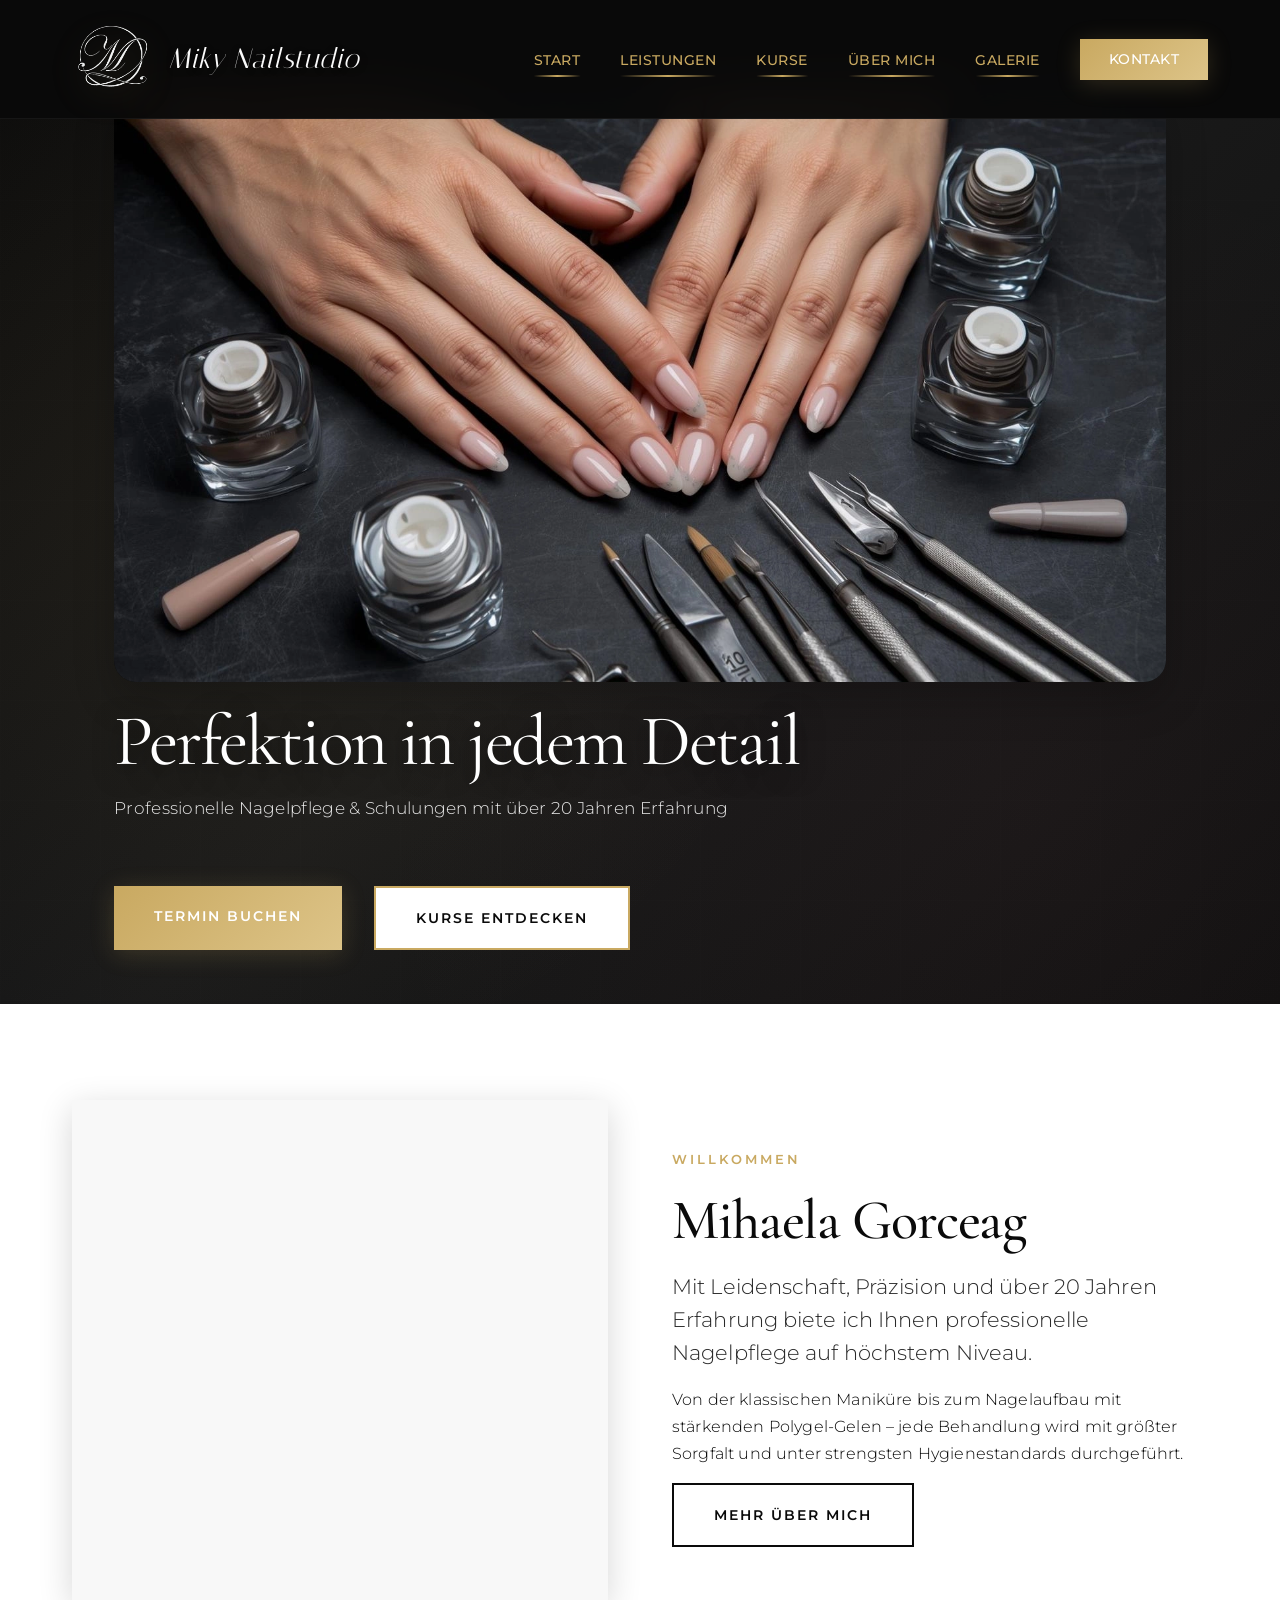
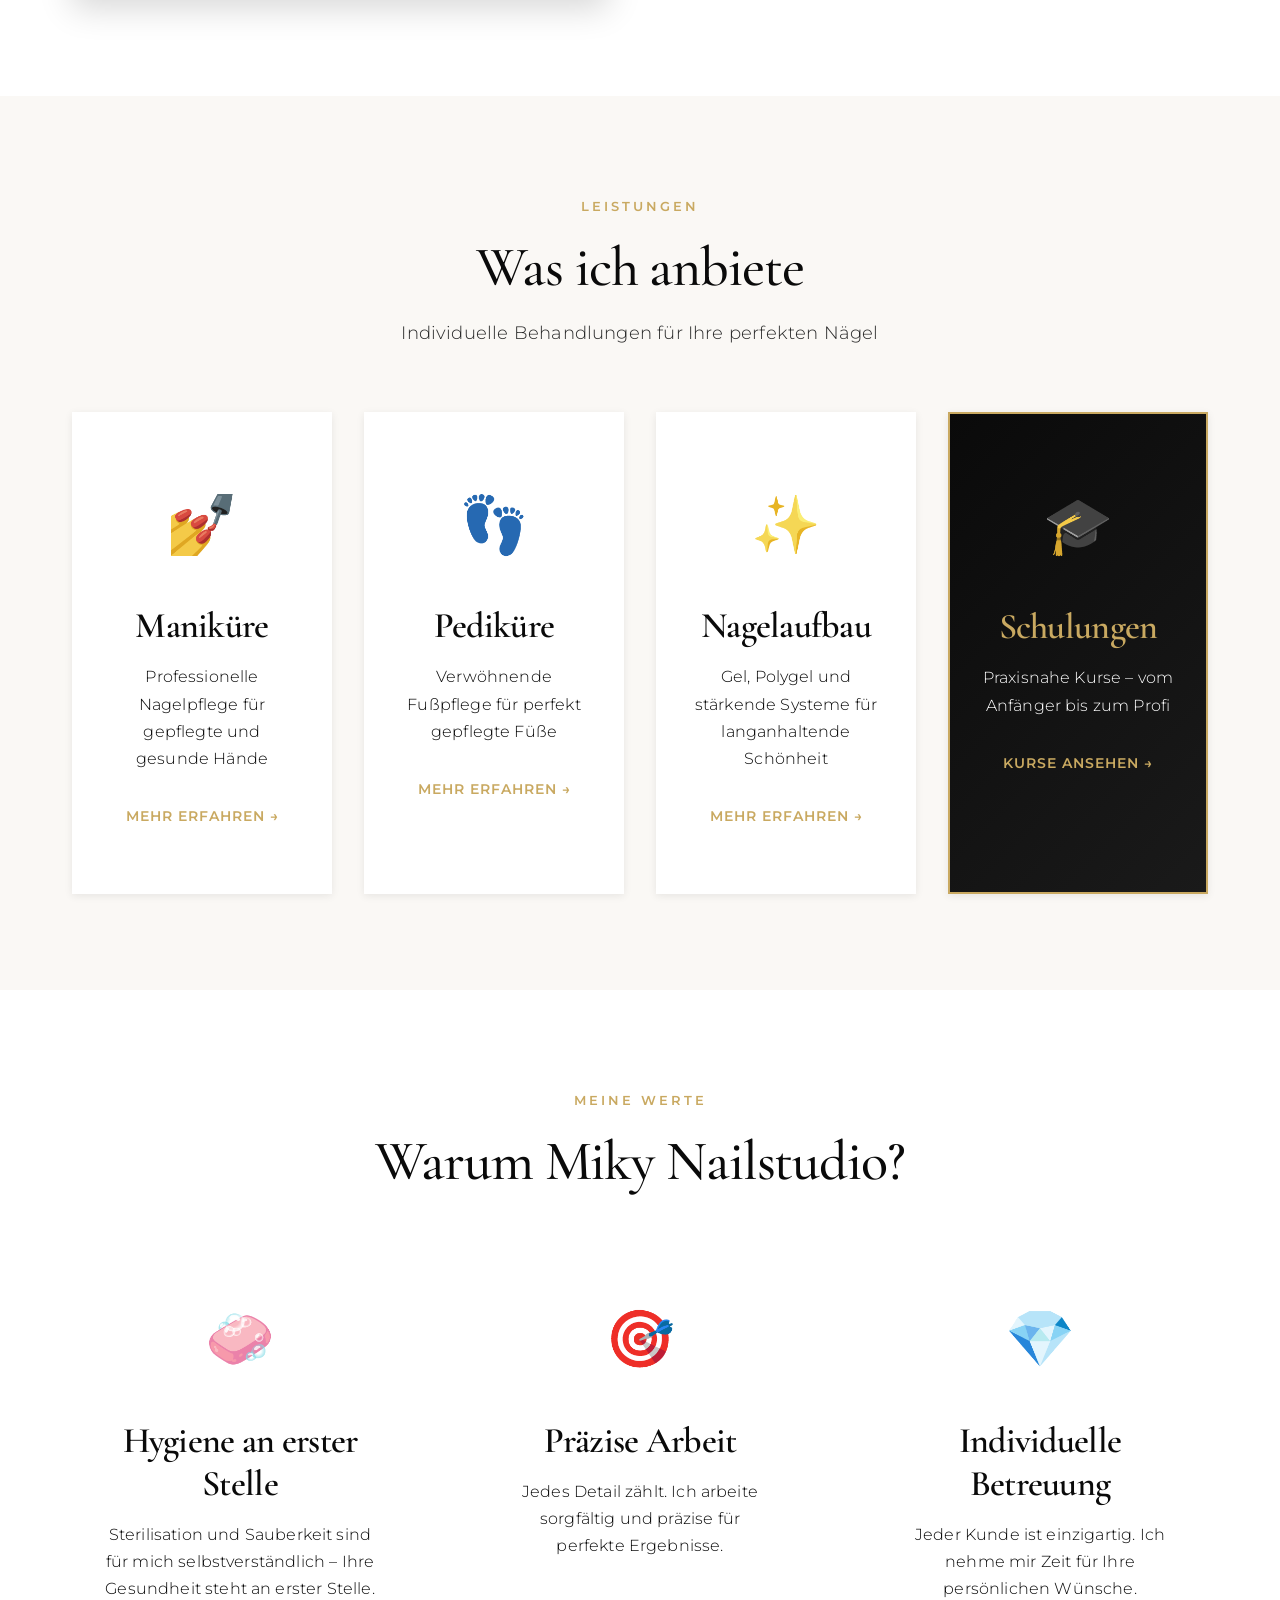
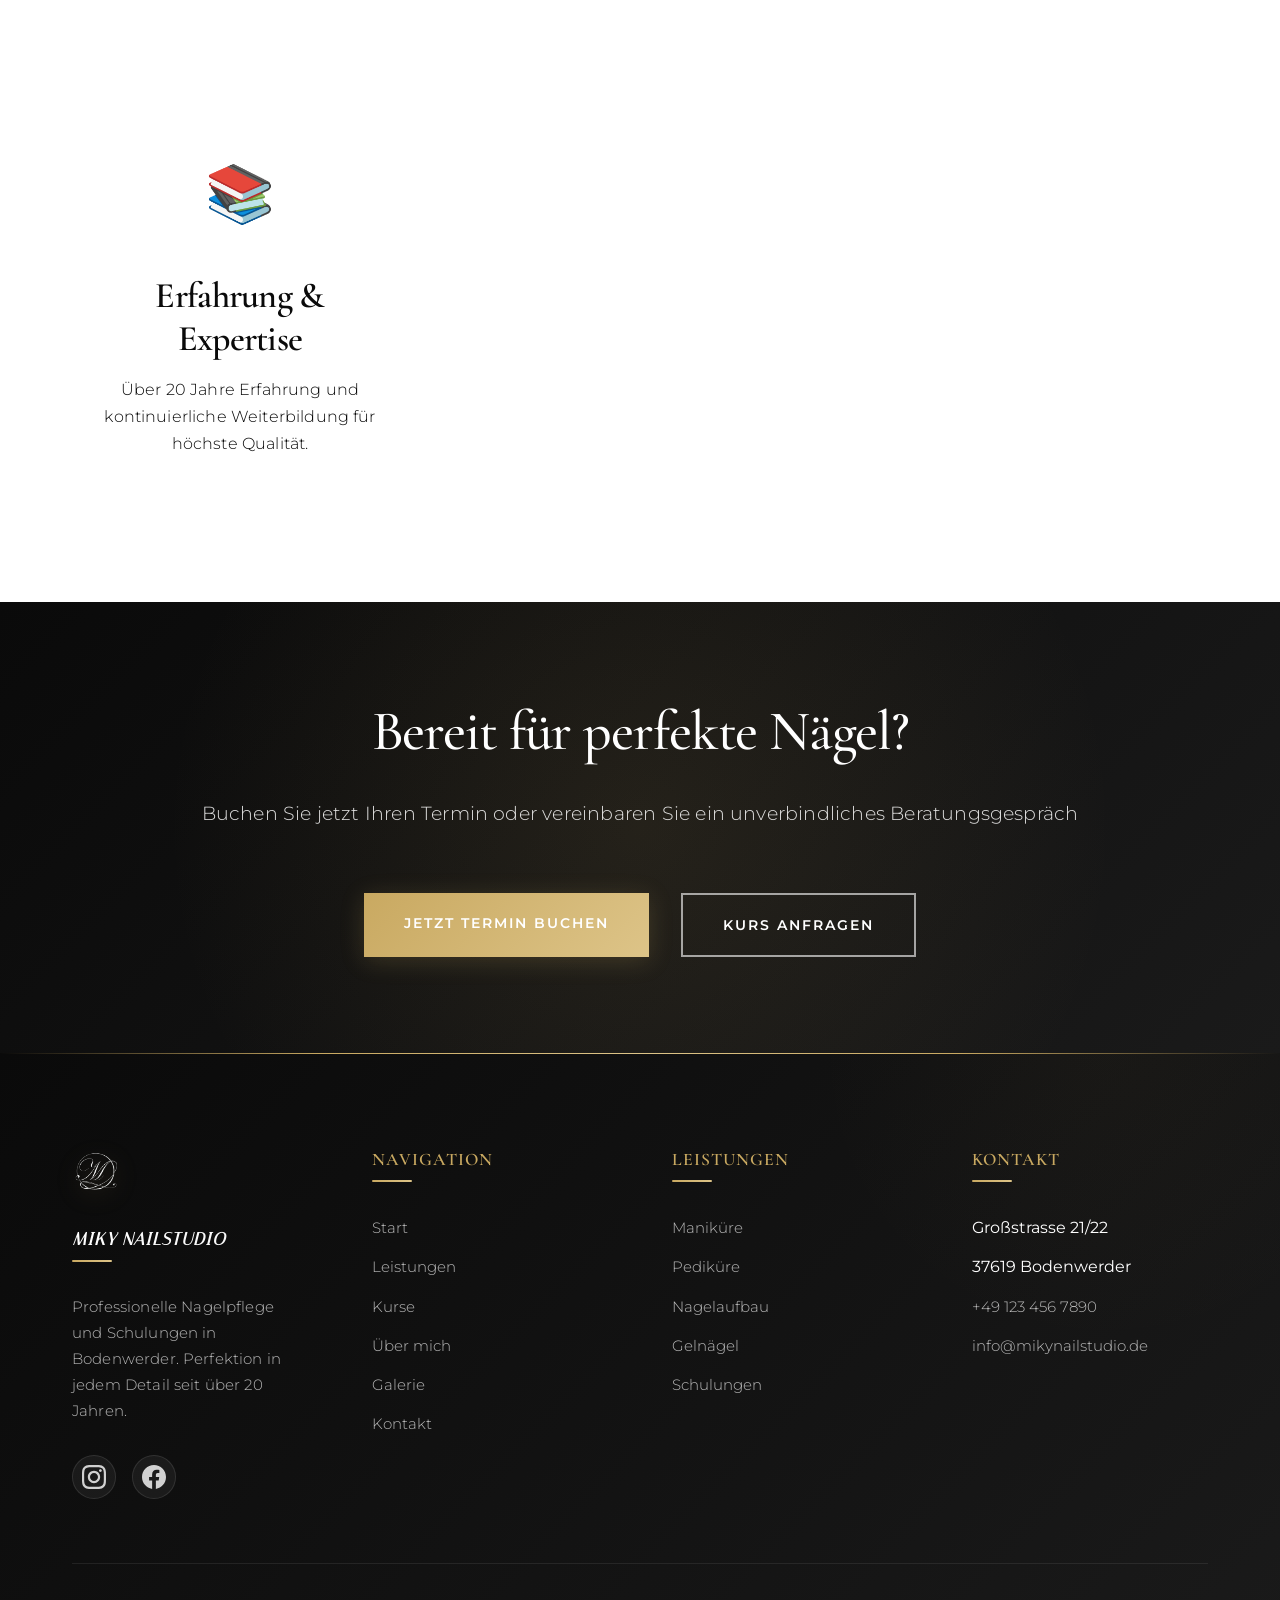
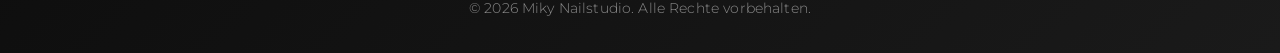
==== commit 2d2ba682: "fix" ====
--- a/index.html
+++ b/index.html
@@ -52,28 +52,46 @@
         </div>
     </nav>
 
-    <!-- Hero Section -->
-    <section class="hero">
-        <div class="hero-overlay"></div>
-        <div class="container hero-content">
-            <h1 class="hero-title">Perfektion in jedem Detail</h1>
-            <p class="hero-subtitle">Professionelle Nagelpflege & Schulungen mit über 20 Jahren Erfahrung</p>
-            <div class="hero-buttons">
-                <a href="kontakt.html" class="btn btn-primary">Termin buchen</a>
-                <a href="kurse.html" class="btn btn-secondary">Kurse entdecken</a>
-            </div>
-        </div>
-        <div class="scroll-indicator">
-            <span></span>
-        </div>
-    </section>
+<!-- Hero Section -->
+<section class="hero" aria-labelledby="heroTitle">
+  <div class="container hero-content">
+
+    <!-- CHANGE: Hero Bild als echtes <img> statt Overlay-Background -->
+    <!-- WHY: besser für SEO/Performance (LCP), weniger Probleme mit Lesbarkeit, Text steht darunter -->
+    <div class="hero-media">
+      <img
+        src="images/hero.webp"
+        alt="Professionelle Nagelpflege bei Miky Nailstudio in Bodenwerder"
+        class="hero-img"
+        width="1600"
+        height="900"
+        decoding="async"
+        fetchpriority="high"
+      >
+    </div>
+
+    <!-- CHANGE: Text unter dem Bild -->
+    <!-- WHY: klare Hierarchie, bessere Conversion + keine Overlay-Probleme -->
+    <div class="hero-text">
+      <h1 id="heroTitle" class="hero-title">Perfektion in jedem Detail</h1>
+      <p class="hero-subtitle">Professionelle Nagelpflege &amp; Schulungen mit über 20 Jahren Erfahrung</p>
+
+      <div class="hero-buttons">
+        <a href="kontakt.html" class="btn btn-primary">Termin buchen</a>
+        <a href="kurse.html" class="btn btn-secondary">Kurse entdecken</a>
+      </div>
+    </div>
+
+  </div>
+</section>
+
 
     <!-- About Preview -->
     <section class="about-preview">
         <div class="container">
             <div class="about-grid">
                 <div class="about-image">
-                    <div class="image-placeholder"></div>
+                    <div class="about-image-placeholder" style="background-image: url('images/hero.webp');"></div>
                 </div>
                 <div class="about-content">
                     <span class="section-label">Willkommen</span>
--- a/style.css
+++ b/style.css
@@ -372,125 +372,132 @@
 }
 
 /* ==========================================
-   5. HERO SECTION - IMPROVED
-   ========================================== */
+   5. HERO SECTION - UPDATED (IMAGE TOP, TEXT BELOW)
+   ========================================== */
+
+/* CHANGE: hero больше не 100vh centered overlay — теперь секция с медиа + текстом */
 .hero {
-    position: relative;
-    height: 100vh;
-    min-height: 700px;
-    display: flex;
-    align-items: center;
-    justify-content: center;
-    background: linear-gradient(135deg, #0a0a0a 0%, #1a1a1a 50%, #0f0f0f 100%);
-    overflow: hidden;
-}
-
+  position: relative;
+  height: auto;                 /* CHANGE */
+  min-height: 0;                /* CHANGE */
+  padding: clamp(88px, 10vh, 120px) 0 clamp(44px, 6vh, 72px); /* WHY: учитываем хедер + премиум воздух */
+  display: block;               /* CHANGE */
+  background: linear-gradient(135deg, #0a0a0a 0%, #1a1a1a 50%, #0f0f0f 100%);
+  overflow: hidden;
+}
+
+/* Оставляем ваш премиум свет/блики */
 .hero::before {
-    content: '';
-    position: absolute;
-    top: 0;
-    left: 0;
-    right: 0;
-    bottom: 0;
-    background: 
-        radial-gradient(circle at 20% 50%, rgba(201, 169, 97, 0.08) 0%, transparent 50%),
-        radial-gradient(circle at 80% 80%, rgba(183, 110, 121, 0.06) 0%, transparent 50%);
-    animation: gradientShift 15s ease infinite;
-}
-
+  content: '';
+  position: absolute;
+  inset: 0;
+  background:
+    radial-gradient(circle at 20% 50%, rgba(201, 169, 97, 0.08) 0%, transparent 50%),
+    radial-gradient(circle at 80% 80%, rgba(183, 110, 121, 0.06) 0%, transparent 50%);
+  animation: gradientShift 15s ease infinite;
+  pointer-events: none;
+}
+
+/* CHANGE: ваша сетка-оверлей остаётся, но лучше через ::after (не требует HTML) */
+.hero::after {
+  content: '';
+  position: absolute;
+  inset: 0;
+  background: url('data:image/svg+xml,<svg width="100" height="100" xmlns="http://www.w3.org/2000/svg"><defs><pattern id="grid" width="100" height="100" patternUnits="userSpaceOnUse"><path d="M 100 0 L 0 0 0 100" fill="none" stroke="rgba(255,255,255,0.02)" stroke-width="1"/></pattern></defs><rect width="100%" height="100%" fill="url(%23grid)" /></svg>');
+  opacity: 0.35;
+  pointer-events: none;
+}
+
+/* WHY: если в HTML остался .hero-overlay — прячем, чтобы не дублировать сетку */
+.hero-overlay {
+  display: none; /* CHANGE */
+}
+
+/* CHANGE: hero-content теперь контейнер-колонка: картинка сверху, текст ниже */
+.hero-content {
+  position: relative;
+  z-index: 1;
+  max-width: 1100px;          /* CHANGE: чуть шире, чтобы картинка смотрелась дороже */
+  margin: 0 auto;
+  text-align: left;           /* CHANGE: премиальнее, чем центр; если хочешь центр — скажи */
+  color: var(--color-white);
+  animation: fadeInUp 1.2s cubic-bezier(0.4, 0, 0.2, 1);
+  display: grid;              /* CHANGE */
+  gap: clamp(16px, 2.2vw, 22px);
+  padding: 0 clamp(16px, 4vw, 24px);
+}
+
+/* NEW: обёртка для картинки (нужна, если ты вставил HTML из моего hero-блока) */
+.hero-media {
+  border-radius: 22px;
+  overflow: hidden;
+  box-shadow: 0 18px 40px rgba(0,0,0,.22);
+  background: #0a0a0a;
+}
+
+/* NEW: само изображение hero.webp */
+.hero-img {
+  display: block;
+  width: 100%;
+  height: auto;
+  aspect-ratio: 16 / 9;       /* WHY: фиксируем высоту и убираем CLS */
+  object-fit: cover;
+  transform: translateZ(0);   /* WHY: стабильнее рендер */
+}
+
+/* NEW: блок текста под картинкой */
+.hero-text {
+  max-width: 760px;           /* WHY: читаемость, премиум типографика */
+}
+
+/* Заголовок/подзаголовок — сохраняем твою эстетику */
+.hero-title {
+  color: var(--color-white);
+  margin: 0 0 var(--spacing-sm);
+  font-weight: 400;
+  text-shadow: 0 6px 26px rgba(0, 0, 0, 0.55);
+  line-height: 1.05;
+}
+
+.hero-subtitle {
+  font-size: clamp(1.05rem, 1.25vw, 1.35rem);
+  font-weight: 300;
+  color: rgba(255, 255, 255, 0.9);
+  margin: 0 0 var(--spacing-lg);
+  letter-spacing: 0.3px;
+  line-height: 1.6;
+}
+
+/* Кнопки — как было, но чуть аккуратнее на мобиле */
+.hero-buttons {
+  display: flex;
+  gap: var(--spacing-md);
+  justify-content: flex-start; /* CHANGE: под левый край, премиальнее */
+  flex-wrap: wrap;
+}
+
+/* Mobile UX: кнопки в колонку */
+@media (max-width: 520px) {
+  .hero-buttons a {
+    width: 100%;
+    text-align: center;
+  }
+}
+
+/* WHY: скролл-индикатор больше не нужен, потому что hero не full-screen */
+.scroll-indicator {
+  display: none; /* CHANGE */
+}
+
+/* Animations — оставляем */
 @keyframes gradientShift {
-    0%, 100% { opacity: 1; }
-    50% { opacity: 0.6; }
-}
-
-.hero-overlay {
-    position: absolute;
-    top: 0;
-    left: 0;
-    right: 0;
-    bottom: 0;
-    background: url('data:image/svg+xml,<svg width="100" height="100" xmlns="http://www.w3.org/2000/svg"><defs><pattern id="grid" width="100" height="100" patternUnits="userSpaceOnUse"><path d="M 100 0 L 0 0 0 100" fill="none" stroke="rgba(255,255,255,0.02)" stroke-width="1"/></pattern></defs><rect width="100%" height="100%" fill="url(%23grid)" /></svg>');
-    opacity: 0.4;
-}
-
-.hero-content {
-    position: relative;
-    text-align: center;
-    color: var(--color-white);
-    z-index: 1;
-    animation: fadeInUp 1.2s cubic-bezier(0.4, 0, 0.2, 1);
-    max-width: 900px;
-}
-
-.hero-title {
-    color: var(--color-white);
-    margin-bottom: var(--spacing-md);
-    font-weight: 400;
-    text-shadow: 0 4px 24px rgba(0, 0, 0, 0.5);
-}
-
-.hero-subtitle {
-    font-size: 1.35rem;
-    font-weight: 300;
-    color: rgba(255, 255, 255, 0.9);
-    margin-bottom: var(--spacing-lg);
-    letter-spacing: 0.5px;
-    line-height: 1.6;
-}
-
-.hero-buttons {
-    display: flex;
-    gap: var(--spacing-md);
-    justify-content: center;
-    flex-wrap: wrap;
-}
-
-.scroll-indicator {
-    position: absolute;
-    bottom: 3rem;
-    left: 50%;
-    transform: translateX(-50%);
-    width: 32px;
-    height: 52px;
-    border: 2px solid rgba(201, 169, 97, 0.4);
-    border-radius: 16px;
-}
-
-.scroll-indicator span {
-    position: absolute;
-    top: 12px;
-    left: 50%;
-    width: 4px;
-    height: 12px;
-    margin-left: -2px;
-    background: var(--color-gold);
-    border-radius: 2px;
-    animation: scrollDown 2.5s ease-in-out infinite;
-}
-
-@keyframes scrollDown {
-    0%, 20% {
-        transform: translateY(0);
-        opacity: 0;
-    }
-    50% {
-        opacity: 1;
-    }
-    100% {
-        transform: translateY(24px);
-        opacity: 0;
-    }
+  0%, 100% { opacity: 1; }
+  50% { opacity: 0.6; }
 }
 
 @keyframes fadeInUp {
-    from {
-        opacity: 0;
-        transform: translateY(40px);
-    }
-    to {
-        opacity: 1;
-        transform: translateY(0);
-    }
+  from { opacity: 0; transform: translateY(40px); }
+  to   { opacity: 1; transform: translateY(0); }
 }
 
 /* ==========================================
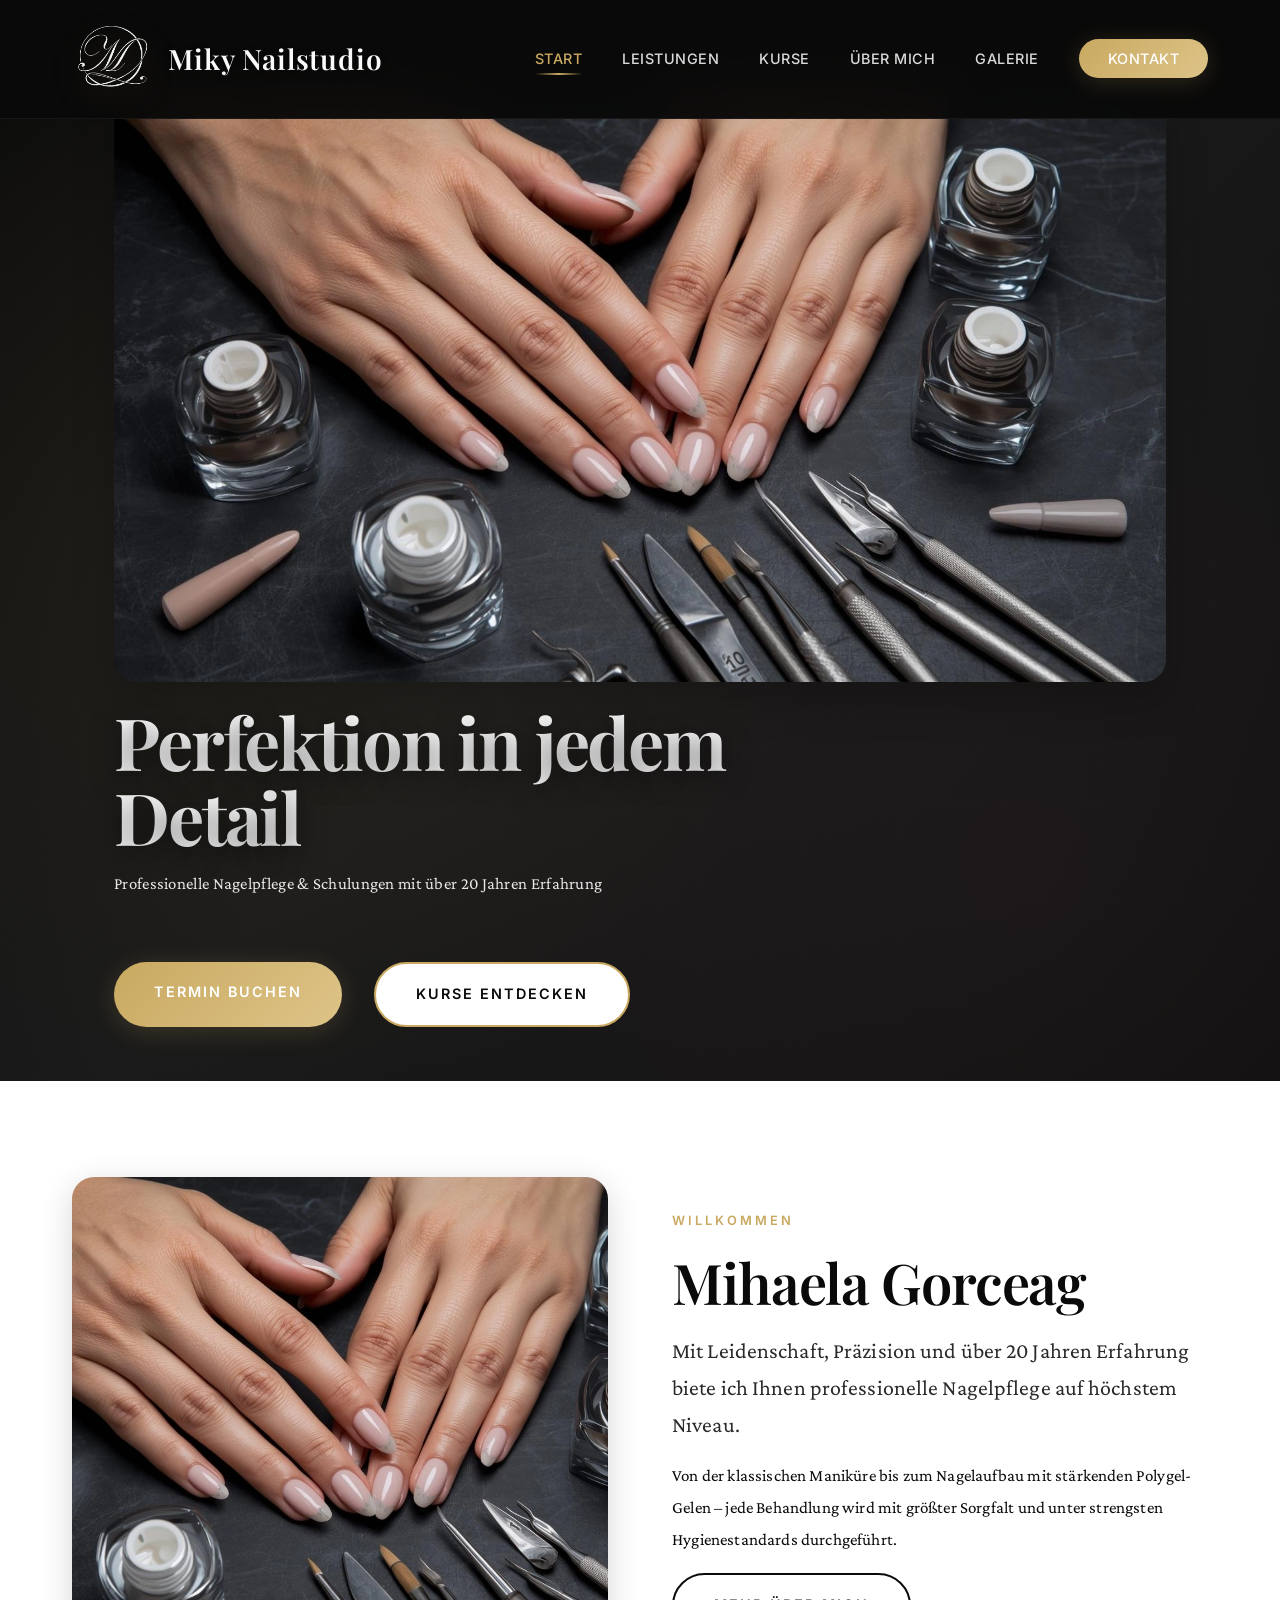
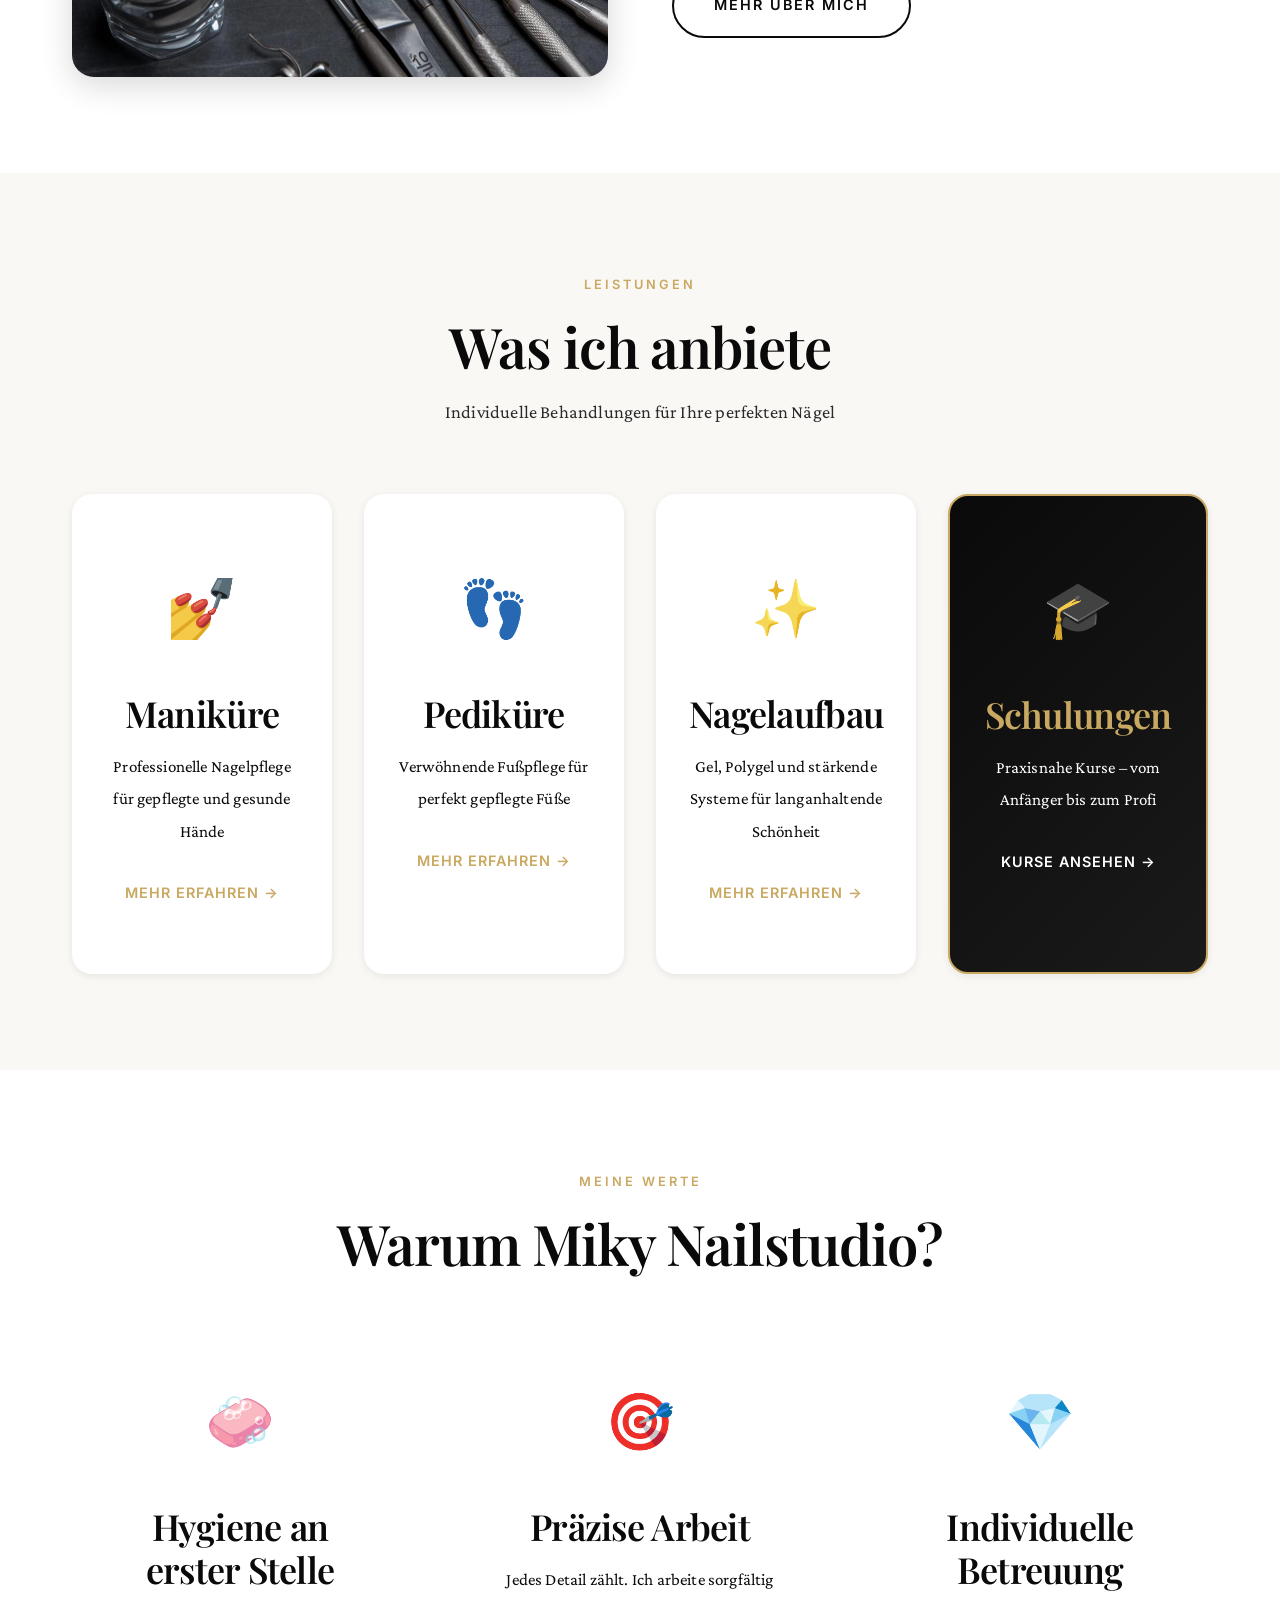
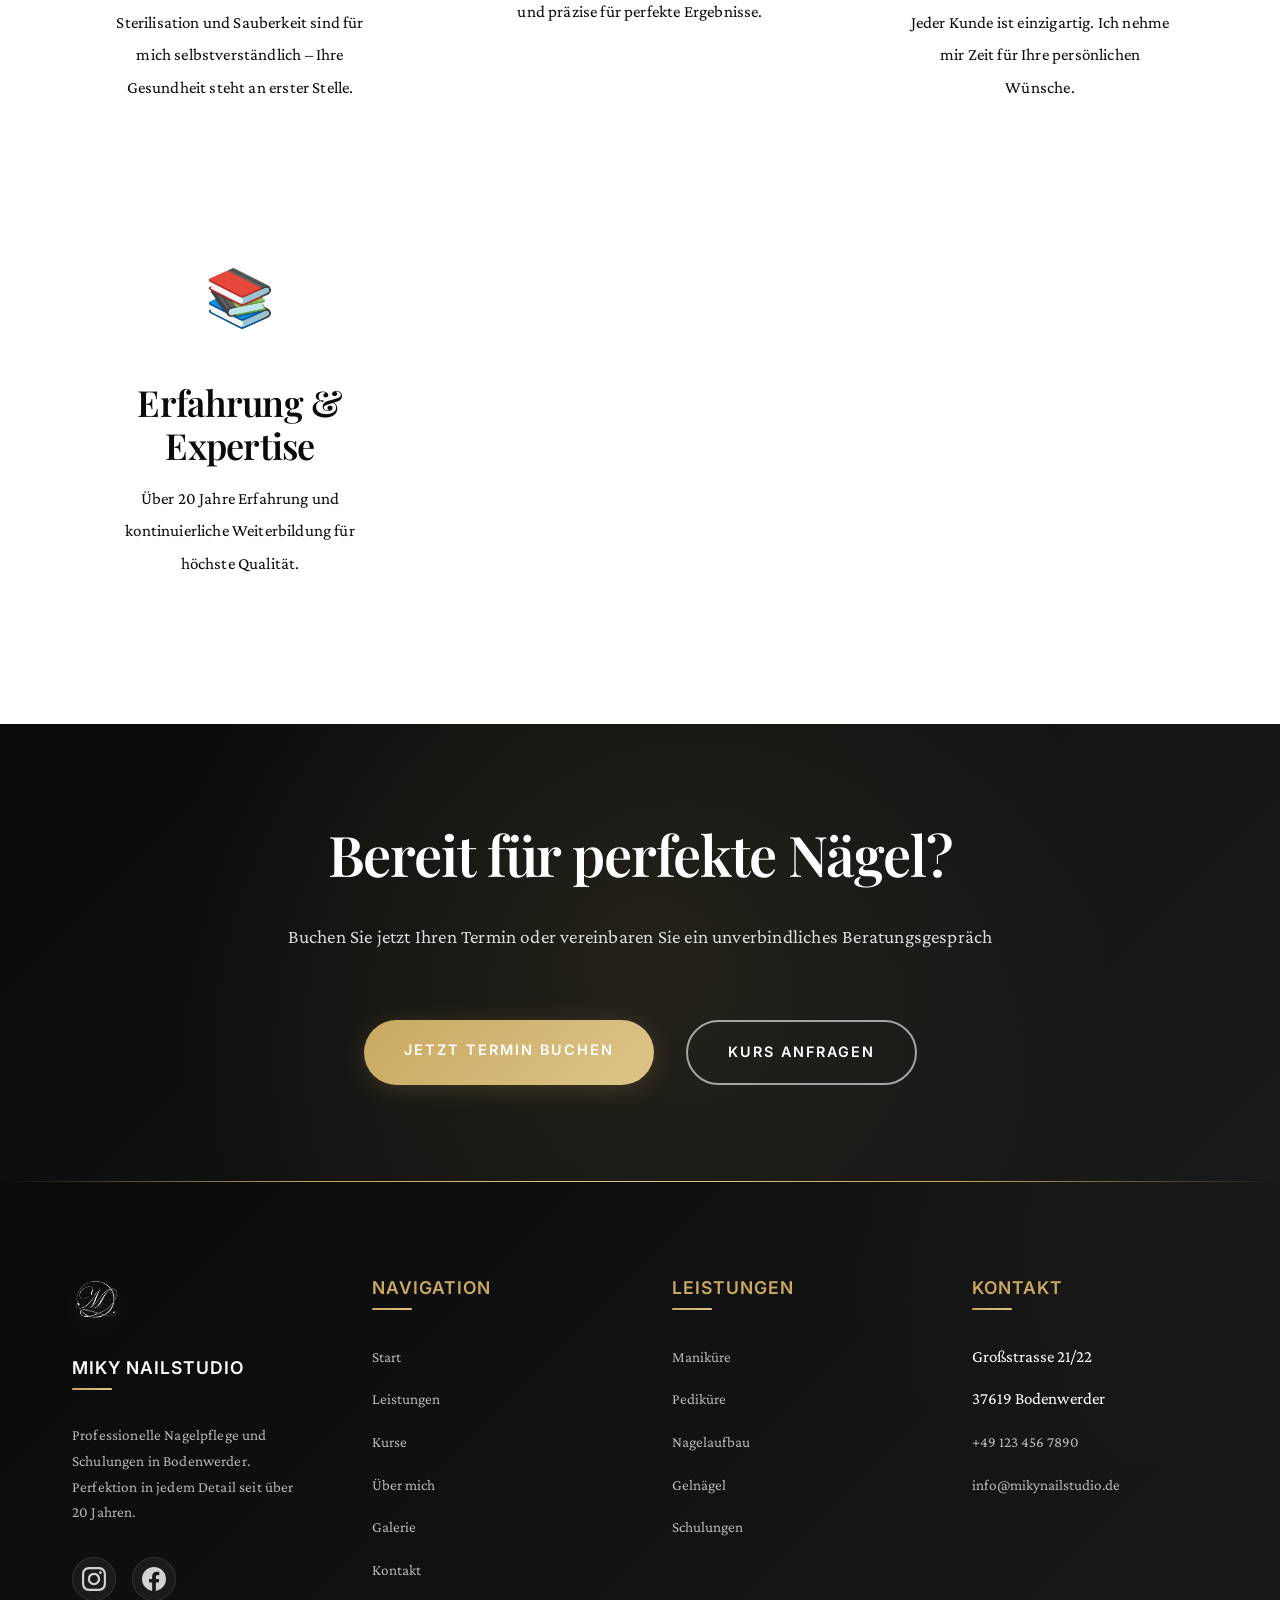
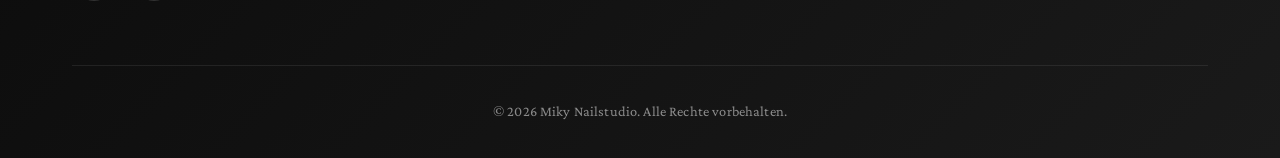
==== commit e8ac7967: "fix" ====
--- a/index.html
+++ b/index.html
@@ -5,20 +5,20 @@
     <meta name="viewport" content="width=device-width, initial-scale=1.0">
     <meta name="description" content="Miky Nailstudio - Professionelle Maniküre, Pediküre und Nagelkurse in Bodenwerder. Hygiene, Qualität und individuelle Betreuung seit über 20 Jahren.">
     <title>Miky Nailstudio | Professionelle Nagelstudio in Bodenwerder</title>
-    <link rel="stylesheet" href="style.css">
     
-    <!-- Premium Google Fonts -->
+    <!-- УЛУЧШЕННЫЕ ПРЕМИУМ ШРИФТЫ -->
     <link rel="preconnect" href="https://fonts.googleapis.com">
     <link rel="preconnect" href="https://fonts.gstatic.com" crossorigin>
-    <link href="https://fonts.googleapis.com/css2?family=Cormorant+Garamond:ital,wght@0,300;0,400;0,500;0,600;1,400;1,500&family=Montserrat:wght@300;400;500;600;700&family=Italiana&display=swap" rel="stylesheet">
+    <link href="https://fonts.googleapis.com/css2?family=Playfair+Display:ital,wght@0,400;0,500;0,600;0,700;1,400&family=Crimson+Pro:wght@300;400;500;600&family=Inter:wght@300;400;500;600&display=swap" rel="stylesheet">
+    
+    <!-- ССЫЛКА НА УЛУЧШЕННЫЙ CSS -->
+    <link rel="stylesheet" href="style.css">
 </head>
 <body>
 
 <!-- Navigation -->
 <nav class="navbar">
   <div class="container">
-    <!-- CHANGE: Brand als SVG-Logo + Wortmarke -->
-    <!-- WHY: SVG ist scharf auf allen Auflösungen und wirkt premium im Header -->
     <a href="index.html" class="brand" aria-label="Miky Nailstudio – Startseite">
       <img
         src="images/logo.svg"
@@ -32,32 +32,28 @@
       <span class="brand-wordmark">Miky Nailstudio</span>
     </a>
 
-
-            <!-- Mobile Menu Toggle -->
-            <button class="mobile-menu-toggle" aria-label="Menü öffnen">
-                <span></span>
-                <span></span>
-                <span></span>
-            </button>
-
-            <!-- Navigation Menu -->
-            <ul class="nav-menu">
-                <li><a href="index.html" class="active">Start</a></li>
-                <li><a href="leistungen.html">Leistungen</a></li>
-                <li><a href="kurse.html">Kurse</a></li>
-                <li><a href="ueber-mich.html">Über mich</a></li>
-                <li><a href="galerie.html">Galerie</a></li>
-                <li><a href="kontakt.html" class="cta-nav">Kontakt</a></li>
-            </ul>
-        </div>
-    </nav>
+    <!-- Mobile Menu Toggle -->
+    <button class="mobile-menu-toggle" aria-label="Menü öffnen">
+        <span></span>
+        <span></span>
+        <span></span>
+    </button>
+
+    <!-- Navigation Menu -->
+    <ul class="nav-menu">
+        <li><a href="index.html" class="active">Start</a></li>
+        <li><a href="leistungen.html">Leistungen</a></li>
+        <li><a href="kurse.html">Kurse</a></li>
+        <li><a href="ueber-mich.html">Über mich</a></li>
+        <li><a href="galerie.html">Galerie</a></li>
+        <li><a href="kontakt.html" class="cta-nav">Kontakt</a></li>
+    </ul>
+  </div>
+</nav>
 
 <!-- Hero Section -->
 <section class="hero" aria-labelledby="heroTitle">
   <div class="container hero-content">
-
-    <!-- CHANGE: Hero Bild als echtes <img> statt Overlay-Background -->
-    <!-- WHY: besser für SEO/Performance (LCP), weniger Probleme mit Lesbarkeit, Text steht darunter -->
     <div class="hero-media">
       <img
         src="images/hero.webp"
@@ -70,8 +66,6 @@
       >
     </div>
 
-    <!-- CHANGE: Text unter dem Bild -->
-    <!-- WHY: klare Hierarchie, bessere Conversion + keine Overlay-Probleme -->
     <div class="hero-text">
       <h1 id="heroTitle" class="hero-title">Perfektion in jedem Detail</h1>
       <p class="hero-subtitle">Professionelle Nagelpflege &amp; Schulungen mit über 20 Jahren Erfahrung</p>
@@ -81,113 +75,111 @@
         <a href="kurse.html" class="btn btn-secondary">Kurse entdecken</a>
       </div>
     </div>
-
   </div>
 </section>
 
-
-    <!-- About Preview -->
-    <section class="about-preview">
-        <div class="container">
-            <div class="about-grid">
-                <div class="about-image">
-                    <div class="about-image-placeholder" style="background-image: url('images/hero.webp');"></div>
-                </div>
-                <div class="about-content">
-                    <span class="section-label">Willkommen</span>
-                    <h2>Mihaela Gorceag</h2>
-                    <p class="lead">Mit Leidenschaft, Präzision und über 20 Jahren Erfahrung biete ich Ihnen professionelle Nagelpflege auf höchstem Niveau.</p>
-                    <p>Von der klassischen Maniküre bis zum Nagelaufbau mit stärkenden Polygel-Gelen – jede Behandlung wird mit größter Sorgfalt und unter strengsten Hygienestandards durchgeführt.</p>
-                    <a href="ueber-mich.html" class="btn btn-outline">Mehr über mich</a>
-                </div>
-            </div>
-        </div>
-    </section>
-
-    <!-- Services Preview -->
-    <section class="services-preview">
-        <div class="container">
-            <div class="section-header">
-                <span class="section-label">Leistungen</span>
-                <h2>Was ich anbiete</h2>
-                <p>Individuelle Behandlungen für Ihre perfekten Nägel</p>
-            </div>
-            <div class="services-grid">
-                <div class="service-card">
-                    <div class="service-icon">💅</div>
-                    <h3>Maniküre</h3>
-                    <p>Professionelle Nagelpflege für gepflegte und gesunde Hände</p>
-                    <a href="leistungen.html#manikuere" class="service-link">Mehr erfahren →</a>
-                </div>
-                <div class="service-card">
-                    <div class="service-icon">👣</div>
-                    <h3>Pediküre</h3>
-                    <p>Verwöhnende Fußpflege für perfekt gepflegte Füße</p>
-                    <a href="leistungen.html#pediküre" class="service-link">Mehr erfahren →</a>
-                </div>
-                <div class="service-card">
-                    <div class="service-icon">✨</div>
-                    <h3>Nagelaufbau</h3>
-                    <p>Gel, Polygel und stärkende Systeme für langanhaltende Schönheit</p>
-                    <a href="leistungen.html#nagelaufbau" class="service-link">Mehr erfahren →</a>
-                </div>
-                <div class="service-card featured">
-                    <div class="service-icon">🎓</div>
-                    <h3>Schulungen</h3>
-                    <p>Praxisnahe Kurse – vom Anfänger bis zum Profi</p>
-                    <a href="kurse.html" class="service-link">Kurse ansehen →</a>
-                </div>
-            </div>
-        </div>
-    </section>
-
-    <!-- Values Section -->
-    <section class="values">
-        <div class="container">
-            <div class="section-header">
-                <span class="section-label">Meine Werte</span>
-                <h2>Warum Miky Nailstudio?</h2>
-            </div>
-            <div class="values-grid">
-                <div class="value-item">
-                    <div class="value-icon">🧼</div>
-                    <h3>Hygiene an erster Stelle</h3>
-                    <p>Sterilisation und Sauberkeit sind für mich selbstverständlich – Ihre Gesundheit steht an erster Stelle.</p>
-                </div>
-                <div class="value-item">
-                    <div class="value-icon">🎯</div>
-                    <h3>Präzise Arbeit</h3>
-                    <p>Jedes Detail zählt. Ich arbeite sorgfältig und präzise für perfekte Ergebnisse.</p>
-                </div>
-                <div class="value-item">
-                    <div class="value-icon">💎</div>
-                    <h3>Individuelle Betreuung</h3>
-                    <p>Jeder Kunde ist einzigartig. Ich nehme mir Zeit für Ihre persönlichen Wünsche.</p>
-                </div>
-                <div class="value-item">
-                    <div class="value-icon">📚</div>
-                    <h3>Erfahrung & Expertise</h3>
-                    <p>Über 20 Jahre Erfahrung und kontinuierliche Weiterbildung für höchste Qualität.</p>
-                </div>
-            </div>
-        </div>
-    </section>
-
-    <!-- CTA Section -->
-    <section class="cta-section">
-        <div class="container">
-            <div class="cta-content">
-                <h2>Bereit für perfekte Nägel?</h2>
-                <p>Buchen Sie jetzt Ihren Termin oder vereinbaren Sie ein unverbindliches Beratungsgespräch</p>
-                <div class="cta-buttons">
-                    <a href="kontakt.html" class="btn btn-primary">Jetzt Termin buchen</a>
-                    <a href="kurse.html" class="btn btn-outline-light">Kurs anfragen</a>
-                </div>
-            </div>
-        </div>
-    </section>
-
-<!-- Footer - Improved Premium Design with Logo -->
+<!-- About Preview -->
+<section class="about-preview">
+    <div class="container">
+        <div class="about-grid">
+            <div class="about-image">
+                <div class="about-image-placeholder" style="background-image: url('images/hero.webp');"></div>
+            </div>
+            <div class="about-content">
+                <span class="section-label">Willkommen</span>
+                <h2>Mihaela Gorceag</h2>
+                <p class="lead">Mit Leidenschaft, Präzision und über 20 Jahren Erfahrung biete ich Ihnen professionelle Nagelpflege auf höchstem Niveau.</p>
+                <p>Von der klassischen Maniküre bis zum Nagelaufbau mit stärkenden Polygel-Gelen – jede Behandlung wird mit größter Sorgfalt und unter strengsten Hygienestandards durchgeführt.</p>
+                <a href="ueber-mich.html" class="btn btn-outline">Mehr über mich</a>
+            </div>
+        </div>
+    </div>
+</section>
+
+<!-- Services Preview -->
+<section class="services-preview">
+    <div class="container">
+        <div class="section-header">
+            <span class="section-label">Leistungen</span>
+            <h2>Was ich anbiete</h2>
+            <p>Individuelle Behandlungen für Ihre perfekten Nägel</p>
+        </div>
+        <div class="services-grid">
+            <div class="service-card">
+                <div class="service-icon">💅</div>
+                <h3>Maniküre</h3>
+                <p>Professionelle Nagelpflege für gepflegte und gesunde Hände</p>
+                <a href="leistungen.html#manikuere" class="service-link">Mehr erfahren →</a>
+            </div>
+            <div class="service-card">
+                <div class="service-icon">👣</div>
+                <h3>Pediküre</h3>
+                <p>Verwöhnende Fußpflege für perfekt gepflegte Füße</p>
+                <a href="leistungen.html#pediküre" class="service-link">Mehr erfahren →</a>
+            </div>
+            <div class="service-card">
+                <div class="service-icon">✨</div>
+                <h3>Nagelaufbau</h3>
+                <p>Gel, Polygel und stärkende Systeme für langanhaltende Schönheit</p>
+                <a href="leistungen.html#nagelaufbau" class="service-link">Mehr erfahren →</a>
+            </div>
+            <div class="service-card featured">
+                <div class="service-icon">🎓</div>
+                <h3>Schulungen</h3>
+                <p>Praxisnahe Kurse – vom Anfänger bis zum Profi</p>
+                <a href="kurse.html" class="service-link">Kurse ansehen →</a>
+            </div>
+        </div>
+    </div>
+</section>
+
+<!-- Values Section -->
+<section class="values">
+    <div class="container">
+        <div class="section-header">
+            <span class="section-label">Meine Werte</span>
+            <h2>Warum Miky Nailstudio?</h2>
+        </div>
+        <div class="values-grid">
+            <div class="value-item">
+                <div class="value-icon">🧼</div>
+                <h3>Hygiene an erster Stelle</h3>
+                <p>Sterilisation und Sauberkeit sind für mich selbstverständlich – Ihre Gesundheit steht an erster Stelle.</p>
+            </div>
+            <div class="value-item">
+                <div class="value-icon">🎯</div>
+                <h3>Präzise Arbeit</h3>
+                <p>Jedes Detail zählt. Ich arbeite sorgfältig und präzise für perfekte Ergebnisse.</p>
+            </div>
+            <div class="value-item">
+                <div class="value-icon">💎</div>
+                <h3>Individuelle Betreuung</h3>
+                <p>Jeder Kunde ist einzigartig. Ich nehme mir Zeit für Ihre persönlichen Wünsche.</p>
+            </div>
+            <div class="value-item">
+                <div class="value-icon">📚</div>
+                <h3>Erfahrung & Expertise</h3>
+                <p>Über 20 Jahre Erfahrung und kontinuierliche Weiterbildung für höchste Qualität.</p>
+            </div>
+        </div>
+    </div>
+</section>
+
+<!-- CTA Section -->
+<section class="cta-section">
+    <div class="container">
+        <div class="cta-content">
+            <h2>Bereit für perfekte Nägel?</h2>
+            <p>Buchen Sie jetzt Ihren Termin oder vereinbaren Sie ein unverbindliches Beratungsgespräch</p>
+            <div class="cta-buttons">
+                <a href="kontakt.html" class="btn btn-primary">Jetzt Termin buchen</a>
+                <a href="kurse.html" class="btn btn-outline-light">Kurs anfragen</a>
+            </div>
+        </div>
+    </div>
+</section>
+
+<!-- Footer -->
 <footer class="footer">
     <div class="container">
         <div class="footer-grid">
@@ -263,6 +255,39 @@
     </div>
 </footer>
 
-    <script src="script.js"></script>
+<script>
+// Navbar scroll effect
+window.addEventListener('scroll', function() {
+    const navbar = document.querySelector('.navbar');
+    if (window.scrollY > 50) {
+        navbar.classList.add('scrolled');
+    } else {
+        navbar.classList.remove('scrolled');
+    }
+});
+
+// Mobile menu toggle
+const mobileToggle = document.querySelector('.mobile-menu-toggle');
+const navMenu = document.querySelector('.nav-menu');
+
+if (mobileToggle) {
+    mobileToggle.addEventListener('click', function() {
+        navMenu.classList.toggle('active');
+        
+        // Animate hamburger
+        this.classList.toggle('active');
+    });
+    
+    // Close menu when clicking on a link
+    const navLinks = document.querySelectorAll('.nav-menu a');
+    navLinks.forEach(link => {
+        link.addEventListener('click', () => {
+            navMenu.classList.remove('active');
+            mobileToggle.classList.remove('active');
+        });
+    });
+}
+</script>
+
 </body>
 </html>
--- a/style.css
+++ b/style.css
@@ -1,6 +1,6 @@
 /* ==========================================
-   MIKY NAILSTUDIO - PREMIUM WEBSITE STYLES
-   Luxury Dark Design - Improved Version
+   MIKY NAILSTUDIO - УЛУЧШЕННЫЕ ПРЕМИУМ СТИЛИ
+   Элегантный дизайн с новыми шрифтами
    ========================================== */
 
 /* ==========================================
@@ -13,7 +13,7 @@
 }
 
 :root {
-    /* Colors - Premium Luxury Palette */
+    /* Цветовая палитра - роскошная и современная */
     --color-dark: #0a0a0a;
     --color-dark-gray: #1a1a1a;
     --color-medium-gray: #2a2a2a;
@@ -26,11 +26,12 @@
     --color-rose-gold: #b76e79;
     --color-champagne: #f7e7ce;
     
-    /* Typography */
-    --font-display: 'Cormorant Garamond', 'Playfair Display', Georgia, serif;
-    --font-heading: 'Cormorant Garamond', serif;
-    --font-body: 'Montserrat', -apple-system, BlinkMacSystemFont, sans-serif;
-    --font-accent: 'Italiana', cursive;
+    /* УЛУЧШЕННЫЕ ШРИФТЫ - более элегантные и читаемые */
+    --font-display: 'Playfair Display', 'Cormorant Garamond', Georgia, serif;
+    --font-heading: 'Playfair Display', serif;
+    --font-body: 'Crimson Pro', Georgia, serif;
+    --font-ui: 'Inter', -apple-system, BlinkMacSystemFont, sans-serif;
+    --font-accent: 'Playfair Display', cursive;
     
     /* Spacing */
     --spacing-xs: 0.5rem;
@@ -39,10 +40,11 @@
     --spacing-lg: 4rem;
     --spacing-xl: 6rem;
     
-    /* Transitions */
+    /* Transitions - более плавные */
     --transition-fast: 0.2s cubic-bezier(0.4, 0, 0.2, 1);
     --transition-normal: 0.35s cubic-bezier(0.4, 0, 0.2, 1);
     --transition-slow: 0.6s cubic-bezier(0.4, 0, 0.2, 1);
+    --transition-spring: 0.6s cubic-bezier(0.34, 1.56, 0.64, 1);
     
     /* Shadows */
     --shadow-sm: 0 2px 8px rgba(0, 0, 0, 0.08);
@@ -57,9 +59,9 @@
 
 body {
     font-family: var(--font-body);
-    font-size: 16px;
+    font-size: 17px;
     font-weight: 400;
-    line-height: 1.7;
+    line-height: 1.8;
     color: var(--color-dark);
     background-color: var(--color-white);
     overflow-x: hidden;
@@ -74,7 +76,7 @@
 }
 
 /* ==========================================
-   2. TYPOGRAPHY
+   2. УЛУЧШЕННАЯ ТИПОГРАФИКА
    ========================================== */
 h1, h2, h3, h4, h5, h6 {
     font-family: var(--font-heading);
@@ -86,13 +88,13 @@
 
 h1 {
     font-size: clamp(2.75rem, 6vw, 4.5rem);
-    font-weight: 500;
+    font-weight: 700;
     letter-spacing: -0.03em;
 }
 
 h2 {
     font-size: clamp(2.25rem, 4.5vw, 3.5rem);
-    font-weight: 500;
+    font-weight: 600;
 }
 
 h3 {
@@ -102,27 +104,28 @@
 
 p {
     margin-bottom: var(--spacing-sm);
-    font-weight: 300;
+    font-weight: 400;
     letter-spacing: 0.01em;
+    line-height: 1.9;
 }
 
 .lead {
-    font-size: 1.3rem;
-    font-weight: 300;
+    font-size: 1.375rem;
+    font-weight: 400;
     color: var(--color-medium-gray);
-    line-height: 1.6;
+    line-height: 1.7;
     letter-spacing: 0.005em;
 }
 
 .section-label {
     display: inline-block;
+    font-family: var(--font-ui);
     font-size: 0.8rem;
     font-weight: 600;
     text-transform: uppercase;
     letter-spacing: 3px;
     color: var(--color-gold);
     margin-bottom: var(--spacing-sm);
-    font-family: var(--font-body);
 }
 
 .section-header {
@@ -135,24 +138,24 @@
     color: var(--color-medium-gray);
     max-width: 640px;
     margin: 0 auto;
-    font-weight: 300;
-}
-
-/* ==========================================
-   3. BUTTONS
+    font-weight: 400;
+}
+
+/* ==========================================
+   3. УЛУЧШЕННЫЕ КНОПКИ
    ========================================== */
 .btn {
     display: inline-block;
     padding: 1.1rem 2.5rem;
-    font-family: var(--font-body);
+    font-family: var(--font-ui);
     font-size: 0.9rem;
     font-weight: 600;
     text-decoration: none;
     text-align: center;
     border: none;
-    border-radius: 0;
+    border-radius: 50px;
     cursor: pointer;
-    transition: all var(--transition-normal);
+    transition: all var(--transition-spring);
     text-transform: uppercase;
     letter-spacing: 2px;
     position: relative;
@@ -227,7 +230,7 @@
 }
 
 /* ==========================================
-   4. NAVIGATION - IMPROVED
+   4. NAVIGATION - УЛУЧШЕННАЯ
    ========================================== */
 .navbar {
     position: fixed;
@@ -255,7 +258,7 @@
     align-items: center;
 }
 
-/* BRAND - IMPROVED LOGO SECTION */
+/* BRAND - УЛУЧШЕННАЯ СЕКЦИЯ ЛОГО */
 .brand {
     display: inline-flex;
     align-items: center;
@@ -284,13 +287,12 @@
 
 .brand-wordmark {
     font-family: var(--font-accent);
-    font-weight: 400;
+    font-weight: 600;
     font-size: 28px;
     letter-spacing: 0.03em;
     line-height: 1;
     color: rgba(255, 255, 255, 0.98);
     text-shadow: 0 2px 8px rgba(0, 0, 0, 0.3);
-    font-style: italic;
 }
 
 /* NAVIGATION MENU */
@@ -305,6 +307,7 @@
 .nav-menu a {
     color: rgba(255, 255, 255, 0.85);
     text-decoration: none;
+    font-family: var(--font-ui);
     font-weight: 500;
     font-size: 0.9rem;
     letter-spacing: 0.5px;
@@ -338,7 +341,7 @@
 .nav-menu a.cta-nav {
     background: linear-gradient(135deg, var(--color-gold) 0%, var(--color-gold-light) 100%);
     padding: 0.7rem 1.8rem;
-    border-radius: 0;
+    border-radius: 50px;
     color: var(--color-white);
     box-shadow: var(--shadow-gold);
 }
@@ -372,132 +375,128 @@
 }
 
 /* ==========================================
-   5. HERO SECTION - UPDATED (IMAGE TOP, TEXT BELOW)
-   ========================================== */
-
-/* CHANGE: hero больше не 100vh centered overlay — теперь секция с медиа + текстом */
+   5. HERO SECTION - ЗНАЧИТЕЛЬНО УЛУЧШЕН
+   ========================================== */
 .hero {
-  position: relative;
-  height: auto;                 /* CHANGE */
-  min-height: 0;                /* CHANGE */
-  padding: clamp(88px, 10vh, 120px) 0 clamp(44px, 6vh, 72px); /* WHY: учитываем хедер + премиум воздух */
-  display: block;               /* CHANGE */
-  background: linear-gradient(135deg, #0a0a0a 0%, #1a1a1a 50%, #0f0f0f 100%);
-  overflow: hidden;
-}
-
-/* Оставляем ваш премиум свет/блики */
+    position: relative;
+    height: auto;
+    min-height: 0;
+    padding: clamp(88px, 10vh, 120px) 0 clamp(44px, 6vh, 72px);
+    display: block;
+    background: linear-gradient(135deg, #0a0a0a 0%, #1a1a1a 50%, #0f0f0f 100%);
+    overflow: hidden;
+}
+
+/* Премиум световые эффекты */
 .hero::before {
-  content: '';
-  position: absolute;
-  inset: 0;
-  background:
-    radial-gradient(circle at 20% 50%, rgba(201, 169, 97, 0.08) 0%, transparent 50%),
-    radial-gradient(circle at 80% 80%, rgba(183, 110, 121, 0.06) 0%, transparent 50%);
-  animation: gradientShift 15s ease infinite;
-  pointer-events: none;
-}
-
-/* CHANGE: ваша сетка-оверлей остаётся, но лучше через ::after (не требует HTML) */
+    content: '';
+    position: absolute;
+    inset: 0;
+    background:
+        radial-gradient(circle at 20% 50%, rgba(201, 169, 97, 0.08) 0%, transparent 50%),
+        radial-gradient(circle at 80% 80%, rgba(183, 110, 121, 0.06) 0%, transparent 50%);
+    animation: gradientShift 15s ease infinite;
+    pointer-events: none;
+}
+
+/* Тонкая сетка */
 .hero::after {
-  content: '';
-  position: absolute;
-  inset: 0;
-  background: url('data:image/svg+xml,<svg width="100" height="100" xmlns="http://www.w3.org/2000/svg"><defs><pattern id="grid" width="100" height="100" patternUnits="userSpaceOnUse"><path d="M 100 0 L 0 0 0 100" fill="none" stroke="rgba(255,255,255,0.02)" stroke-width="1"/></pattern></defs><rect width="100%" height="100%" fill="url(%23grid)" /></svg>');
-  opacity: 0.35;
-  pointer-events: none;
-}
-
-/* WHY: если в HTML остался .hero-overlay — прячем, чтобы не дублировать сетку */
+    content: '';
+    position: absolute;
+    inset: 0;
+    background: url('data:image/svg+xml,<svg width="100" height="100" xmlns="http://www.w3.org/2000/svg"><defs><pattern id="grid" width="100" height="100" patternUnits="userSpaceOnUse"><path d="M 100 0 L 0 0 0 100" fill="none" stroke="rgba(255,255,255,0.02)" stroke-width="1"/></pattern></defs><rect width="100%" height="100%" fill="url(%23grid)" /></svg>');
+    opacity: 0.35;
+    pointer-events: none;
+}
+
 .hero-overlay {
-  display: none; /* CHANGE */
-}
-
-/* CHANGE: hero-content теперь контейнер-колонка: картинка сверху, текст ниже */
+    display: none;
+}
+
 .hero-content {
-  position: relative;
-  z-index: 1;
-  max-width: 1100px;          /* CHANGE: чуть шире, чтобы картинка смотрелась дороже */
-  margin: 0 auto;
-  text-align: left;           /* CHANGE: премиальнее, чем центр; если хочешь центр — скажи */
-  color: var(--color-white);
-  animation: fadeInUp 1.2s cubic-bezier(0.4, 0, 0.2, 1);
-  display: grid;              /* CHANGE */
-  gap: clamp(16px, 2.2vw, 22px);
-  padding: 0 clamp(16px, 4vw, 24px);
-}
-
-/* NEW: обёртка для картинки (нужна, если ты вставил HTML из моего hero-блока) */
+    position: relative;
+    z-index: 1;
+    max-width: 1100px;
+    margin: 0 auto;
+    text-align: left;
+    color: var(--color-white);
+    animation: fadeInUp 1.2s cubic-bezier(0.4, 0, 0.2, 1);
+    display: grid;
+    gap: clamp(16px, 2.2vw, 22px);
+    padding: 0 clamp(16px, 4vw, 24px);
+}
+
 .hero-media {
-  border-radius: 22px;
-  overflow: hidden;
-  box-shadow: 0 18px 40px rgba(0,0,0,.22);
-  background: #0a0a0a;
-}
-
-/* NEW: само изображение hero.webp */
+    border-radius: 22px;
+    overflow: hidden;
+    box-shadow: 0 18px 40px rgba(0, 0, 0, 0.22);
+    background: #0a0a0a;
+    transition: transform var(--transition-slow);
+}
+
+.hero-media:hover {
+    transform: scale(1.01);
+}
+
 .hero-img {
-  display: block;
-  width: 100%;
-  height: auto;
-  aspect-ratio: 16 / 9;       /* WHY: фиксируем высоту и убираем CLS */
-  object-fit: cover;
-  transform: translateZ(0);   /* WHY: стабильнее рендер */
-}
-
-/* NEW: блок текста под картинкой */
+    display: block;
+    width: 100%;
+    height: auto;
+    aspect-ratio: 16 / 9;
+    object-fit: cover;
+    transform: translateZ(0);
+    transition: transform var(--transition-slow);
+}
+
+.hero-media:hover .hero-img {
+    transform: scale(1.03);
+}
+
 .hero-text {
-  max-width: 760px;           /* WHY: читаемость, премиум типографика */
-}
-
-/* Заголовок/подзаголовок — сохраняем твою эстетику */
+    max-width: 760px;
+}
+
 .hero-title {
-  color: var(--color-white);
-  margin: 0 0 var(--spacing-sm);
-  font-weight: 400;
-  text-shadow: 0 6px 26px rgba(0, 0, 0, 0.55);
-  line-height: 1.05;
+    color: var(--color-white);
+    margin: 0 0 var(--spacing-sm);
+    font-weight: 700;
+    text-shadow: 0 6px 26px rgba(0, 0, 0, 0.55);
+    line-height: 1.05;
+    background: linear-gradient(135deg, #ffffff 0%, #f5f5f5 100%);
+    -webkit-background-clip: text;
+    -webkit-text-fill-color: transparent;
+    background-clip: text;
 }
 
 .hero-subtitle {
-  font-size: clamp(1.05rem, 1.25vw, 1.35rem);
-  font-weight: 300;
-  color: rgba(255, 255, 255, 0.9);
-  margin: 0 0 var(--spacing-lg);
-  letter-spacing: 0.3px;
-  line-height: 1.6;
-}
-
-/* Кнопки — как было, но чуть аккуратнее на мобиле */
+    font-size: clamp(1.05rem, 1.25vw, 1.35rem);
+    font-weight: 400;
+    color: rgba(255, 255, 255, 0.9);
+    margin: 0 0 var(--spacing-lg);
+    letter-spacing: 0.3px;
+    line-height: 1.6;
+}
+
 .hero-buttons {
-  display: flex;
-  gap: var(--spacing-md);
-  justify-content: flex-start; /* CHANGE: под левый край, премиальнее */
-  flex-wrap: wrap;
-}
-
-/* Mobile UX: кнопки в колонку */
-@media (max-width: 520px) {
-  .hero-buttons a {
-    width: 100%;
-    text-align: center;
-  }
-}
-
-/* WHY: скролл-индикатор больше не нужен, потому что hero не full-screen */
+    display: flex;
+    gap: var(--spacing-md);
+    justify-content: flex-start;
+    flex-wrap: wrap;
+}
+
 .scroll-indicator {
-  display: none; /* CHANGE */
-}
-
-/* Animations — оставляем */
+    display: none;
+}
+
+/* Animations */
 @keyframes gradientShift {
-  0%, 100% { opacity: 1; }
-  50% { opacity: 0.6; }
+    0%, 100% { opacity: 1; }
+    50% { opacity: 0.6; }
 }
 
 @keyframes fadeInUp {
-  from { opacity: 0; transform: translateY(40px); }
-  to   { opacity: 1; transform: translateY(0); }
+    from { opacity: 0; transform: translateY(40px); }
+    to   { opacity: 1; transform: translateY(0); }
 }
 
 /* ==========================================
@@ -544,9 +543,28 @@
     width: 100%;
     height: 500px;
     background: var(--color-light-gray);
-    border-radius: 0;
+    border-radius: 22px;
     overflow: hidden;
     box-shadow: var(--shadow-lg);
+    transition: transform var(--transition-slow);
+}
+
+.about-image:hover,
+.intro-image:hover,
+.story-image:hover {
+    transform: scale(1.02);
+}
+
+.about-image-placeholder {
+    width: 100%;
+    height: 100%;
+    background-size: cover;
+    background-position: center;
+    transition: transform var(--transition-slow);
+}
+
+.about-image:hover .about-image-placeholder {
+    transform: scale(1.05);
 }
 
 .image-placeholder {
@@ -565,7 +583,7 @@
 }
 
 /* ==========================================
-   8. SERVICES
+   8. SERVICES - УЛУЧШЕННЫЕ КАРТОЧКИ
    ========================================== */
 .services-preview {
     background: var(--color-cream);
@@ -580,11 +598,25 @@
 .service-card {
     background: var(--color-white);
     padding: var(--spacing-lg) var(--spacing-md);
-    border-radius: 0;
+    border-radius: 20px;
     text-align: center;
-    transition: all var(--transition-normal);
+    transition: all var(--transition-spring);
     border: 1px solid transparent;
     box-shadow: var(--shadow-sm);
+    position: relative;
+    overflow: hidden;
+}
+
+.service-card::before {
+    content: '';
+    position: absolute;
+    top: 0;
+    left: 0;
+    right: 0;
+    height: 4px;
+    background: linear-gradient(90deg, var(--color-gold), var(--color-gold-light));
+    transform: scaleX(0);
+    transition: transform var(--transition-normal);
 }
 
 .service-card:hover {
@@ -593,10 +625,19 @@
     border-color: var(--color-gold);
 }
 
+.service-card:hover::before {
+    transform: scaleX(1);
+}
+
 .service-card.featured {
     background: linear-gradient(135deg, var(--color-dark) 0%, var(--color-dark-gray) 100%);
     color: var(--color-white);
     border: 2px solid var(--color-gold);
+}
+
+.service-card.featured h3,
+.service-card.featured p {
+    color: var(--color-white);
 }
 
 .service-card.featured h3 {
@@ -614,6 +655,7 @@
     margin-top: var(--spacing-sm);
     color: var(--color-gold);
     text-decoration: none;
+    font-family: var(--font-ui);
     font-weight: 600;
     font-size: 0.9rem;
     letter-spacing: 1px;
@@ -621,6 +663,10 @@
     transition: all var(--transition-fast);
 }
 
+.service-card.featured .service-link {
+    color: var(--color-white);
+}
+
 .service-link:hover {
     transform: translateX(8px);
     color: var(--color-gold-dark);
@@ -642,7 +688,7 @@
 .value-item {
     text-align: center;
     padding: var(--spacing-md);
-    transition: transform var(--transition-normal);
+    transition: transform var(--transition-spring);
 }
 
 .value-item:hover {
@@ -690,7 +736,7 @@
     font-size: 1.2rem;
     color: rgba(255, 255, 255, 0.85);
     margin-bottom: var(--spacing-lg);
-    font-weight: 300;
+    font-weight: 400;
 }
 
 .cta-buttons {
@@ -730,7 +776,7 @@
     width: 100%;
     height: 600px;
     background: var(--color-light-gray);
-    border-radius: 0;
+    border-radius: 20px;
     box-shadow: var(--shadow-lg);
 }
 
@@ -743,7 +789,7 @@
     padding: 0.75rem 0;
     padding-left: 2rem;
     position: relative;
-    font-weight: 300;
+    font-weight: 400;
 }
 
 .service-list li::before {
@@ -769,11 +815,17 @@
 .benefit-tags span {
     background: var(--color-champagne);
     padding: 0.6rem 1.2rem;
-    border-radius: 0;
+    border-radius: 20px;
     font-size: 0.85rem;
     font-weight: 600;
     color: var(--color-dark);
     border: 1px solid var(--color-gold);
+    transition: all var(--transition-fast);
+}
+
+.benefit-tags span:hover {
+    background: var(--color-gold);
+    color: var(--color-white);
 }
 
 .info-box {
@@ -781,635 +833,12 @@
     padding: var(--spacing-md);
     border-left: 4px solid var(--color-gold);
     margin: var(--spacing-md) 0;
-}
-
-/* ==========================================
-   12. WHY CHOOSE / FEATURES
-   ========================================== */
-.why-choose,
-.why-courses {
-    background: var(--color-cream);
-}
-
-.features-grid {
-    display: grid;
-    grid-template-columns: repeat(auto-fit, minmax(260px, 1fr));
-    gap: var(--spacing-md);
-}
-
-.feature-card {
-    background: var(--color-white);
-    padding: var(--spacing-lg) var(--spacing-md);
-    border-radius: 0;
-    transition: all var(--transition-normal);
-    box-shadow: var(--shadow-sm);
-}
-
-.feature-card:hover {
-    transform: translateY(-8px);
-    box-shadow: var(--shadow-lg);
-}
-
-.feature-number {
-    font-size: 3rem;
-    font-weight: 300;
-    color: var(--color-gold);
-    opacity: 0.25;
-    margin-bottom: var(--spacing-sm);
-    font-family: var(--font-display);
-}
-
-.feature-icon {
-    font-size: 3rem;
-    margin-bottom: var(--spacing-md);
-}
-
-/* ==========================================
-   13. COURSES
-   ========================================== */
-.course-intro {
-    background: var(--color-white);
-}
-
-.intro-grid {
-    display: grid;
-    grid-template-columns: 1fr 1fr;
-    gap: var(--spacing-lg);
-    align-items: center;
-}
-
-.teaching-values {
-    display: grid;
-    gap: var(--spacing-md);
-    margin-top: var(--spacing-md);
-}
-
-.teaching-values .value-item {
-    text-align: left;
-    padding: 0;
-}
-
-.courses-list {
-    background: var(--color-cream);
-}
-
-.section-title {
-    text-align: center;
-    margin-bottom: var(--spacing-lg);
-}
-
-.course-card {
-    background: var(--color-white);
-    border-radius: 0;
-    padding: var(--spacing-lg);
-    margin-bottom: var(--spacing-md);
-    box-shadow: var(--shadow-sm);
-    transition: all var(--transition-normal);
-    border-left: 4px solid var(--color-gold);
-}
-
-.course-card:hover {
-    box-shadow: var(--shadow-lg);
-    transform: translateX(8px);
-}
-
-.course-card.featured {
-    border: 2px solid var(--color-gold);
-    background: var(--color-champagne);
-}
-
-.course-header {
-    display: flex;
-    justify-content: space-between;
-    align-items: flex-start;
-    margin-bottom: var(--spacing-sm);
-}
-
-.course-badge {
-    display: inline-block;
-    padding: 0.4rem 1rem;
-    background: var(--color-gold);
-    color: var(--color-white);
-    font-size: 0.75rem;
-    font-weight: 700;
-    text-transform: uppercase;
-    letter-spacing: 2px;
-    border-radius: 0;
-    margin-bottom: 0.5rem;
-}
-
-.course-badge.gold {
-    background: linear-gradient(135deg, var(--color-gold) 0%, var(--color-gold-light) 100%);
-}
-
-.course-duration {
-    color: var(--color-medium-gray);
-    font-weight: 600;
-}
-
-.course-description {
-    font-size: 1.125rem;
-    color: var(--color-medium-gray);
-    margin-bottom: var(--spacing-sm);
-    font-weight: 300;
-}
-
-.course-list {
-    list-style: none;
-    margin: var(--spacing-sm) 0;
-}
-
-.course-list li {
-    padding: 0.5rem 0;
-    padding-left: 1.5rem;
-    position: relative;
-    font-weight: 300;
-}
-
-.course-list li::before {
-    content: '•';
-    position: absolute;
-    left: 0;
-    color: var(--color-gold);
-    font-size: 1.5rem;
-}
-
-.course-info-grid {
-    display: grid;
-    grid-template-columns: 1fr 1fr;
-    gap: var(--spacing-sm);
-    margin: var(--spacing-md) 0;
-    padding: var(--spacing-md);
-    background: var(--color-champagne);
-    border-radius: 0;
-}
-
-.info-item strong {
-    display: block;
-    color: var(--color-dark);
-    margin-bottom: 0.25rem;
-    font-weight: 600;
-}
-
-.info-item p {
-    margin: 0;
-    font-size: 0.875rem;
-    color: var(--color-medium-gray);
-}
-
-/* Testimonial */
-.testimonial-section {
-    background: var(--color-cream);
-}
-
-.testimonial-card {
-    max-width: 800px;
-    margin: 0 auto;
-    text-align: center;
-    padding: var(--spacing-xl);
-    background: var(--color-white);
-    border-radius: 0;
-    position: relative;
-    box-shadow: var(--shadow-md);
-}
-
-.quote-icon {
-    font-size: 5rem;
-    color: var(--color-gold);
-    opacity: 0.2;
-    line-height: 1;
-    margin-bottom: var(--spacing-sm);
-    font-family: Georgia, serif;
-}
-
-.testimonial-text {
-    font-size: 1.3rem;
-    font-style: italic;
-    color: var(--color-dark);
-    margin-bottom: var(--spacing-md);
-    font-weight: 300;
-    line-height: 1.7;
-}
-
-.testimonial-author {
-    color: var(--color-medium-gray);
-    font-weight: 600;
-}
-
-/* ==========================================
-   14. ABOUT PAGE
-   ========================================== */
-.about-story {
-    background: var(--color-white);
-}
-
-.about-story-grid {
-    display: grid;
-    grid-template-columns: 1fr 1fr;
-    gap: var(--spacing-lg);
-    align-items: center;
-}
-
-.my-values {
-    background: var(--color-cream);
-}
-
-.values-grid-large {
-    display: grid;
-    grid-template-columns: repeat(auto-fit, minmax(320px, 1fr));
-    gap: var(--spacing-lg);
-}
-
-.value-card {
-    background: var(--color-white);
-    padding: var(--spacing-lg);
-    border-radius: 0;
-    transition: all var(--transition-normal);
-    box-shadow: var(--shadow-sm);
-    border-top: 3px solid var(--color-gold);
-}
-
-.value-card:hover {
-    transform: translateY(-8px);
-    box-shadow: var(--shadow-lg);
-}
-
-.value-number {
-    font-size: 4rem;
-    font-weight: 300;
-    color: var(--color-gold);
-    opacity: 0.15;
-    margin-bottom: var(--spacing-sm);
-    font-family: var(--font-display);
-}
-
-/* Timeline */
-.timeline-section {
-    background: var(--color-white);
-}
-
-.timeline {
-    max-width: 800px;
-    margin: 0 auto;
-    position: relative;
-    padding-left: 60px;
-}
-
-.timeline::before {
-    content: '';
-    position: absolute;
-    left: 18px;
-    top: 0;
-    bottom: 0;
-    width: 3px;
-    background: linear-gradient(to bottom, var(--color-gold), var(--color-gold-light));
-}
-
-.timeline-item {
-    position: relative;
-    margin-bottom: var(--spacing-xl);
-}
-
-.timeline-dot {
-    position: absolute;
-    left: -48px;
-    top: 4px;
-    width: 16px;
-    height: 16px;
-    background: var(--color-gold);
-    border: 4px solid var(--color-white);
-    border-radius: 50%;
-    box-shadow: 0 0 0 4px var(--color-gold);
-}
-
-.timeline-content {
-    background: var(--color-champagne);
-    padding: var(--spacing-lg);
-    border-radius: 0;
-    border-left: 4px solid var(--color-gold);
-}
-
-/* Philosophy */
-.philosophy-section {
-    background: var(--color-cream);
-}
-
-.philosophy-content {
-    max-width: 800px;
-    margin: 0 auto;
-    text-align: center;
-}
-
-/* ==========================================
-   15. GALLERY
-   ========================================== */
-.gallery-filter {
-    background: var(--color-white);
-    padding: var(--spacing-md) 0;
-}
-
-.filter-buttons {
-    display: flex;
-    justify-content: center;
-    gap: var(--spacing-sm);
-    flex-wrap: wrap;
-}
-
-.filter-btn {
-    padding: 0.85rem 1.8rem;
-    background: transparent;
-    border: 2px solid var(--color-dark);
-    color: var(--color-dark);
-    cursor: pointer;
-    font-weight: 600;
-    font-size: 0.85rem;
-    letter-spacing: 1px;
-    text-transform: uppercase;
-    transition: all var(--transition-fast);
-    border-radius: 0;
-}
-
-.filter-btn:hover,
-.filter-btn.active {
-    background: var(--color-dark);
-    color: var(--color-white);
-    transform: translateY(-2px);
-}
-
-.gallery-section {
-    background: var(--color-cream);
-}
-
-.gallery-grid {
-    display: grid;
-    grid-template-columns: repeat(auto-fill, minmax(320px, 1fr));
-    gap: var(--spacing-md);
-}
-
-.gallery-item {
-    position: relative;
-    height: 320px;
-    overflow: hidden;
-    border-radius: 0;
-    cursor: pointer;
-    transition: all var(--transition-normal);
-    box-shadow: var(--shadow-sm);
-}
-
-.gallery-item:hover {
-    transform: scale(1.03);
-    box-shadow: var(--shadow-lg);
-}
-
-.gallery-placeholder {
-    width: 100%;
-    height: 100%;
-    background: linear-gradient(135deg, #d8d8d8 0%, #ececec 100%);
-}
-
-.gallery-overlay {
-    position: absolute;
-    bottom: 0;
-    left: 0;
-    right: 0;
-    background: linear-gradient(to top, rgba(0, 0, 0, 0.85), transparent);
-    padding: var(--spacing-md);
-    color: var(--color-white);
-    transform: translateY(100%);
-    transition: transform var(--transition-normal);
-}
-
-.gallery-item:hover .gallery-overlay {
-    transform: translateY(0);
-}
-
-.instagram-cta {
-    background: var(--color-dark);
-    color: var(--color-white);
-    text-align: center;
-}
-
-.instagram-content h2 {
-    color: var(--color-white);
-    margin-bottom: var(--spacing-sm);
-}
-
-.instagram-content p {
-    color: rgba(255, 255, 255, 0.85);
-    margin-bottom: var(--spacing-md);
-}
-
-/* ==========================================
-   16. CONTACT PAGE
-   ========================================== */
-.contact-section {
-    background: var(--color-white);
-}
-
-.contact-grid {
-    display: grid;
-    grid-template-columns: 2fr 1fr;
-    gap: var(--spacing-lg);
-}
-
-.contact-form-wrapper,
-.contact-info-wrapper {
-    width: 100%;
-}
-
-.form-intro {
-    color: var(--color-medium-gray);
-    margin-bottom: var(--spacing-md);
-    font-weight: 300;
-}
-
-.contact-form {
-    display: flex;
-    flex-direction: column;
-    gap: var(--spacing-md);
-}
-
-.form-group {
-    display: flex;
-    flex-direction: column;
-}
-
-.form-row {
-    display: grid;
-    grid-template-columns: 1fr 1fr;
-    gap: var(--spacing-md);
-}
-
-.form-group label {
-    font-weight: 600;
-    margin-bottom: 0.5rem;
-    color: var(--color-dark);
-    font-size: 0.9rem;
-    letter-spacing: 0.5px;
-    text-transform: uppercase;
-}
-
-.form-group input,
-.form-group select,
-.form-group textarea {
-    padding: 1rem;
-    border: 2px solid var(--color-light-gray);
-    border-radius: 0;
-    font-family: var(--font-body);
-    font-size: 1rem;
-    font-weight: 300;
-    transition: all var(--transition-fast);
-    background: var(--color-white);
-}
-
-.form-group input:focus,
-.form-group select:focus,
-.form-group textarea:focus {
-    outline: none;
-    border-color: var(--color-gold);
-    box-shadow: 0 0 0 3px rgba(201, 169, 97, 0.1);
-}
-
-.form-note {
-    font-size: 0.85rem;
-    color: var(--color-medium-gray);
-    margin-top: 0.5rem;
-    font-weight: 300;
-}
-
-.contact-info-card,
-.hours-card {
-    background: var(--color-champagne);
-    padding: var(--spacing-lg);
-    border-radius: 0;
-    margin-bottom: var(--spacing-md);
-    border-top: 3px solid var(--color-gold);
-}
-
-.contact-info-card h3,
-.hours-card h3 {
-    margin-bottom: var(--spacing-md);
-    color: var(--color-dark);
-}
-
-.info-item {
-    display: flex;
-    gap: var(--spacing-sm);
-    margin-bottom: var(--spacing-sm);
-    padding-bottom: var(--spacing-sm);
-    border-bottom: 1px solid rgba(0, 0, 0, 0.08);
-}
-
-.info-item:last-child {
-    border-bottom: none;
-    margin-bottom: 0;
-    padding-bottom: 0;
-}
-
-.info-icon {
-    font-size: 1.5rem;
-    color: var(--color-gold);
-}
-
-.info-item a {
-    color: var(--color-dark);
-    text-decoration: none;
-    transition: color var(--transition-fast);
-    font-weight: 400;
-}
-
-.info-item a:hover {
-    color: var(--color-gold);
-}
-
-.hours-note {
-    font-weight: 600;
-    color: var(--color-gold);
-    margin-bottom: var(--spacing-md);
-}
-
-.hours-list {
-    display: flex;
-    flex-direction: column;
-    gap: 0.75rem;
-}
-
-.hours-item {
-    display: flex;
-    justify-content: space-between;
-    padding: 0.75rem 0;
-    border-bottom: 1px solid rgba(0, 0, 0, 0.08);
-    font-weight: 300;
-}
-
-.hours-item:last-child {
-    border-bottom: none;
-}
-
-.map-section {
-    height: 450px;
-}
-
-.map-placeholder {
-    width: 100%;
-    height: 100%;
-    background: var(--color-light-gray);
-    position: relative;
-}
-
-.map-overlay {
-    position: absolute;
-    bottom: var(--spacing-md);
-    left: var(--spacing-md);
-    background: var(--color-white);
-    padding: var(--spacing-md);
-    border-radius: 0;
-    box-shadow: var(--shadow-lg);
-    border-top: 3px solid var(--color-gold);
-}
-
-/* FAQ */
-.faq-section {
-    background: var(--color-cream);
-}
-
-.faq-grid {
-    display: grid;
-    grid-template-columns: repeat(auto-fit, minmax(320px, 1fr));
-    gap: var(--spacing-md);
-}
-
-.faq-item {
-    background: var(--color-white);
-    padding: var(--spacing-lg);
-    border-radius: 0;
-    border-left: 4px solid var(--color-gold);
-    box-shadow: var(--shadow-sm);
-    transition: all var(--transition-normal);
-}
-
-.faq-item:hover {
-    transform: translateY(-4px);
-    box-shadow: var(--shadow-md);
-}
-
-.faq-item h3 {
-    font-size: 1.15rem;
-    margin-bottom: var(--spacing-sm);
-    font-weight: 600;
-}
-
-.faq-item p {
-    color: var(--color-medium-gray);
-    margin-bottom: 0;
-    font-weight: 300;
-}
-
-/* ==========================================
-   FOOTER - ENHANCED PREMIUM VERSION
-   Add this to your existing style.css or replace the footer section
-   ========================================== */
-
+    border-radius: 8px;
+}
+
+/* ==========================================
+   12. FOOTER - ПРЕМИУМ ДИЗАЙН
+   ========================================== */
 .footer {
     background: linear-gradient(135deg, #0a0a0a 0%, #1a1a1a 100%);
     color: var(--color-white);
@@ -1418,7 +847,6 @@
     overflow: hidden;
 }
 
-/* Top gradient line */
 .footer::before {
     content: '';
     position: absolute;
@@ -1435,7 +863,6 @@
     );
 }
 
-/* Subtle background glow effect */
 .footer::after {
     content: '';
     position: absolute;
@@ -1459,6 +886,7 @@
 .footer-col h4 {
     color: var(--color-gold);
     margin-bottom: var(--spacing-md);
+    font-family: var(--font-ui);
     font-size: 1.1rem;
     font-weight: 600;
     letter-spacing: 1px;
@@ -1467,7 +895,6 @@
     padding-bottom: 12px;
 }
 
-/* Underline effect for headings */
 .footer-col h4::after {
     content: '';
     position: absolute;
@@ -1481,7 +908,7 @@
 
 .footer-col p {
     color: rgba(255, 255, 255, 0.7);
-    font-weight: 300;
+    font-weight: 400;
     line-height: 1.7;
     font-size: 0.95rem;
     margin-bottom: var(--spacing-md);
@@ -1499,13 +926,12 @@
     color: rgba(255, 255, 255, 0.7);
     text-decoration: none;
     transition: all var(--transition-fast);
-    font-weight: 300;
+    font-weight: 400;
     display: inline-block;
     position: relative;
     font-size: 0.95rem;
 }
 
-/* Hover line animation */
 .footer-col ul li a::before {
     content: '';
     position: absolute;
@@ -1526,7 +952,7 @@
     width: 100%;
 }
 
-/* FOOTER BRAND/LOGO SECTION - IMPROVED */
+/* FOOTER BRAND */
 .footer-brand {
     display: inline-flex;
     align-items: center;
@@ -1555,11 +981,10 @@
 
 .footer-brand-title {
     font-family: var(--font-accent);
-    font-weight: 400;
+    font-weight: 600;
     font-size: 22px;
     letter-spacing: 0.03em;
     color: rgba(255, 255, 255, 0.95);
-    font-style: italic;
     margin-bottom: var(--spacing-sm);
     background: linear-gradient(135deg, #ffffff 0%, #f5f5f5 100%);
     -webkit-background-clip: text;
@@ -1583,13 +1008,12 @@
     background: rgba(255, 255, 255, 0.05);
     border-radius: 50%;
     color: rgba(255, 255, 255, 0.8);
-    transition: all var(--transition-normal);
+    transition: all var(--transition-spring);
     border: 1px solid rgba(255, 255, 255, 0.1);
     position: relative;
     overflow: hidden;
 }
 
-/* Gradient hover effect */
 .social-links a::before {
     content: '';
     position: absolute;
@@ -1623,13 +1047,12 @@
     transform: scale(1.1);
 }
 
-/* Footer Bottom */
 .footer-bottom {
     text-align: center;
     padding-top: var(--spacing-md);
     border-top: 1px solid rgba(255, 255, 255, 0.08);
     color: rgba(255, 255, 255, 0.5);
-    font-weight: 300;
+    font-weight: 400;
     font-size: 0.9rem;
     position: relative;
     z-index: 1;
@@ -1639,59 +1062,8 @@
     margin: 0;
 }
 
-/* Responsive Design */
-@media (max-width: 768px) {
-    .footer {
-        padding: calc(var(--spacing-lg) + var(--spacing-md)) 0 var(--spacing-md) 0;
-    }
-
-    .footer-grid {
-        grid-template-columns: 1fr;
-        gap: var(--spacing-lg);
-    }
-
-    .footer-col {
-        text-align: center;
-    }
-
-    .footer-col h4::after {
-        left: 50%;
-        transform: translateX(-50%);
-    }
-
-    .footer-brand {
-        justify-content: center;
-    }
-
-    .social-links {
-        justify-content: center;
-    }
-
-    .footer-col ul li a {
-        display: inline;
-    }
-
-    .footer-col ul li a:hover {
-        transform: none;
-    }
-}
-
-@media (max-width: 480px) {
-    .footer-brand-title {
-        font-size: 18px;
-    }
-
-    .footer-logo {
-        height: 36px;
-    }
-
-    .footer-col h4 {
-        font-size: 1rem;
-    }
-}
-
-/* ==========================================
-   18. RESPONSIVE DESIGN
+/* ==========================================
+   13. RESPONSIVE DESIGN
    ========================================== */
 @media (max-width: 768px) {
     .nav-menu {
@@ -1728,10 +1100,6 @@
         direction: ltr;
     }
     
-    .contact-grid {
-        grid-template-columns: 1fr;
-    }
-    
     .hero-buttons,
     .cta-buttons {
         flex-direction: column;
@@ -1741,24 +1109,38 @@
         width: 100%;
     }
     
-    .gallery-grid {
-        grid-template-columns: repeat(auto-fill, minmax(280px, 1fr));
-    }
-    
     .footer-grid {
         grid-template-columns: 1fr;
     }
     
-    .form-row {
-        grid-template-columns: 1fr;
-    }
-    
     .brand-wordmark {
         font-size: 22px;
     }
     
     .brand-logo {
         height: 42px;
+    }
+
+    .hero-buttons a {
+        width: 100%;
+        text-align: center;
+    }
+
+    .footer-col {
+        text-align: center;
+    }
+
+    .footer-col h4::after {
+        left: 50%;
+        transform: translateX(-50%);
+    }
+
+    .footer-brand {
+        justify-content: center;
+    }
+
+    .social-links {
+        justify-content: center;
     }
 }
 
@@ -1773,10 +1155,6 @@
         padding: 0 var(--spacing-sm);
     }
     
-    .gallery-grid {
-        grid-template-columns: 1fr;
-    }
-    
     .brand-wordmark {
         font-size: 18px;
     }
@@ -1793,10 +1171,14 @@
     h2 {
         font-size: 2rem;
     }
-}
-
-/* ==========================================
-   19. ANIMATIONS & UTILITIES
+
+    .footer-brand-title {
+        font-size: 18px;
+    }
+}
+
+/* ==========================================
+   14. ANIMATIONS & UTILITIES
    ========================================== */
 .fade-in {
     animation: fadeIn 0.8s cubic-bezier(0.4, 0, 0.2, 1);
@@ -1828,7 +1210,7 @@
 }
 
 /* ==========================================
-   20. LOADING & TRANSITIONS
+   15. LOADING & TRANSITIONS
    ========================================== */
 @media (prefers-reduced-motion: reduce) {
     *,
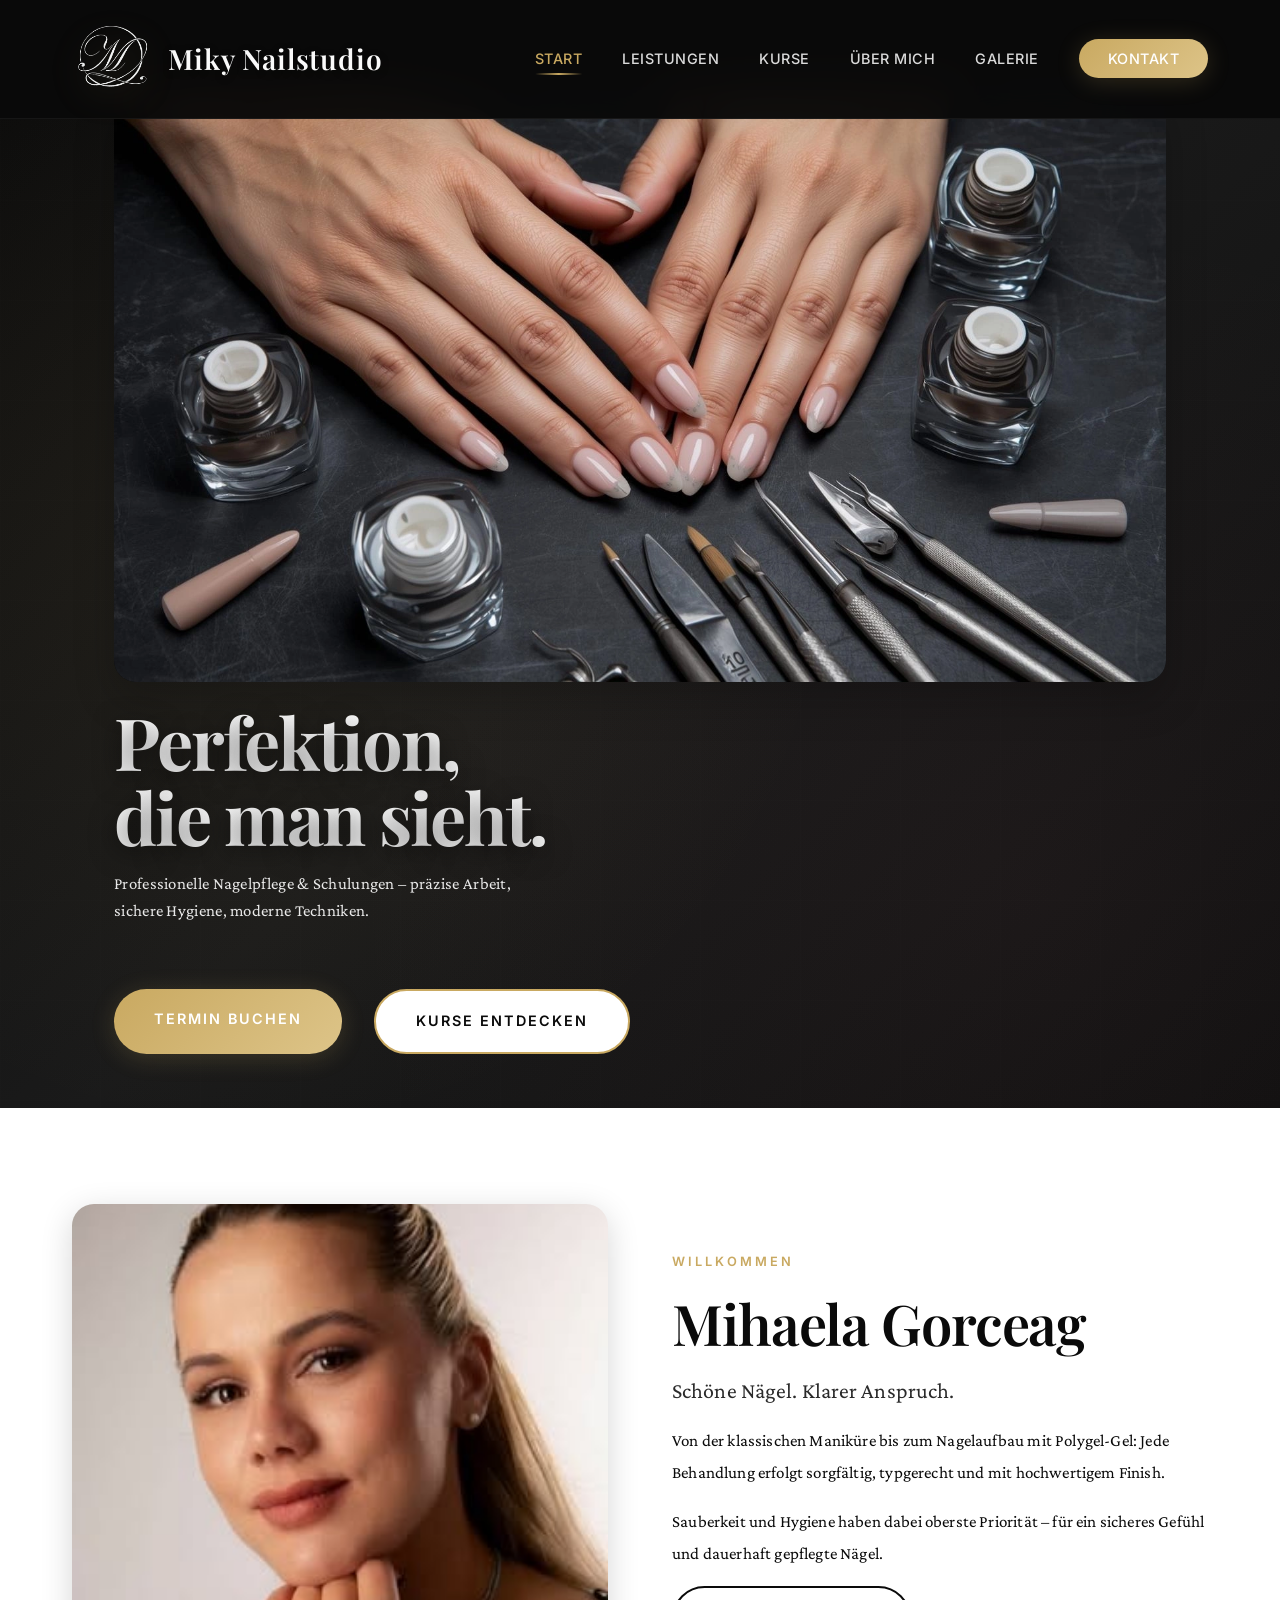
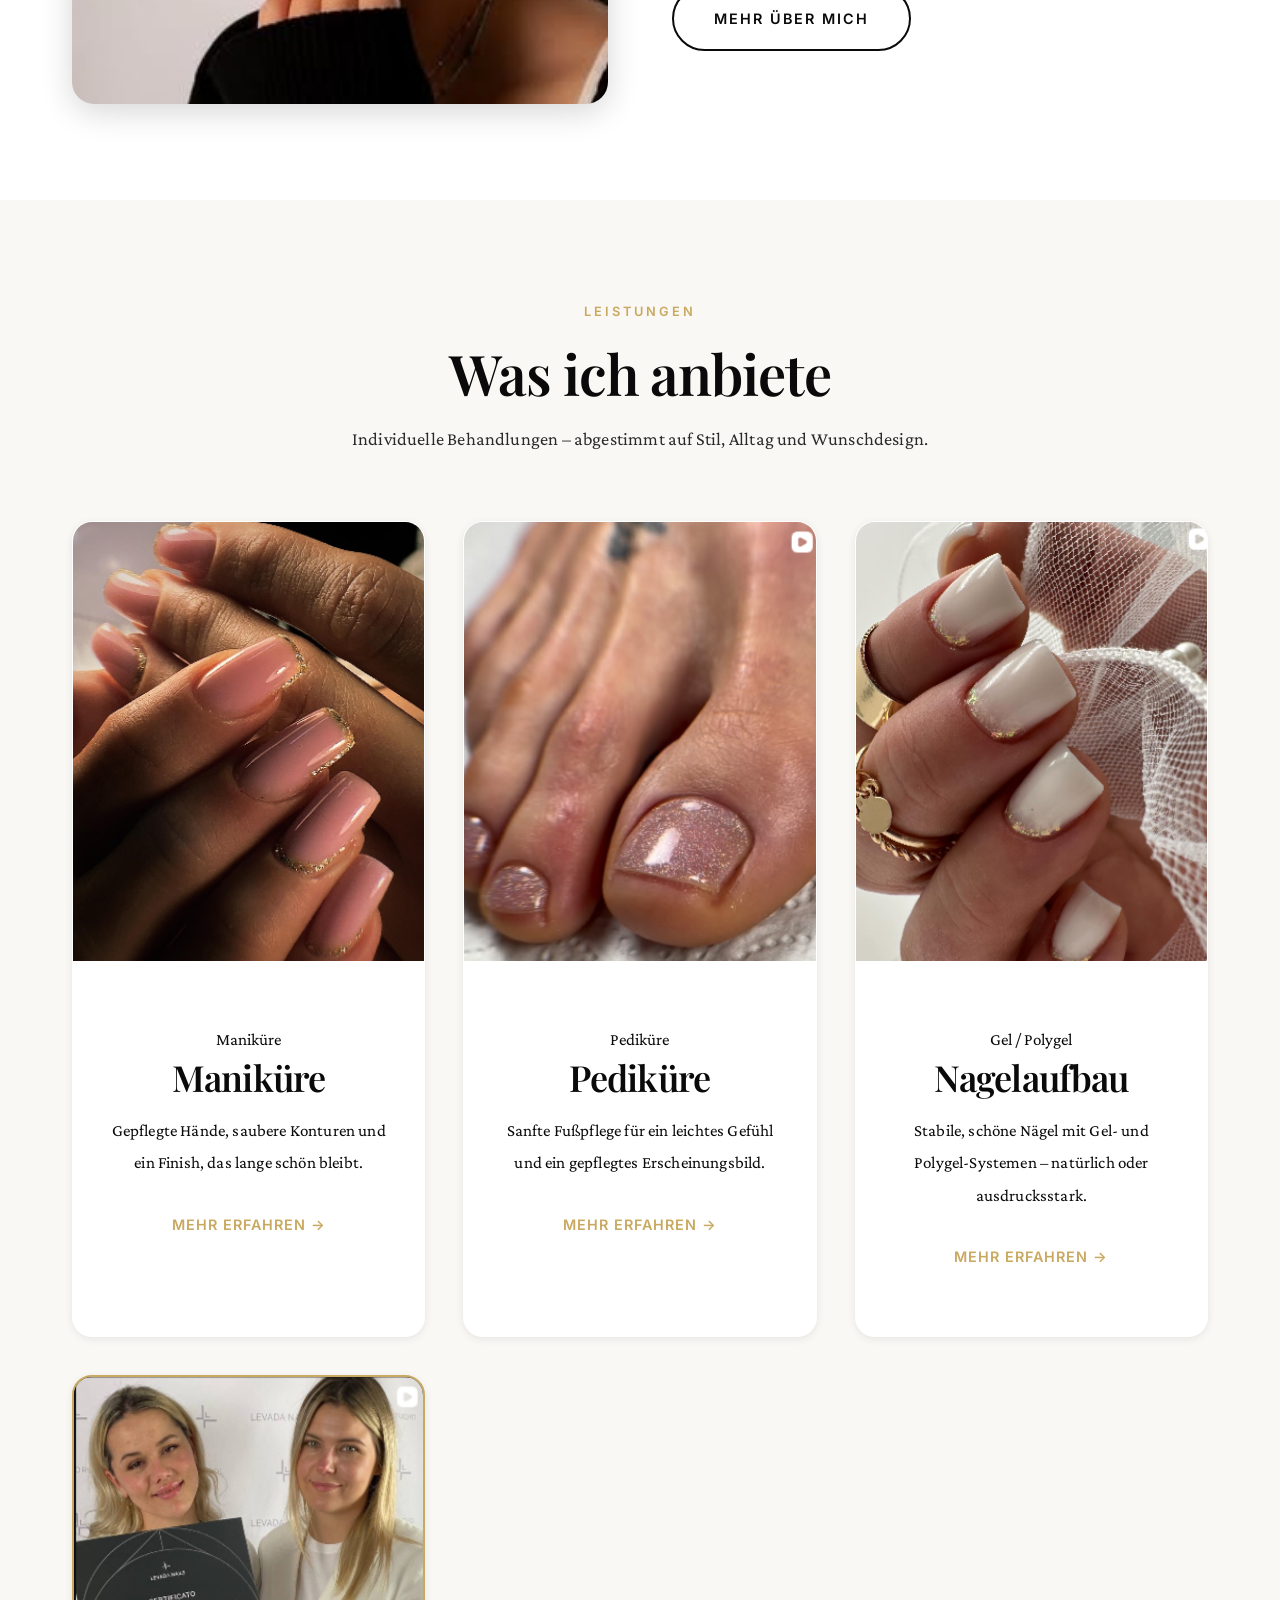
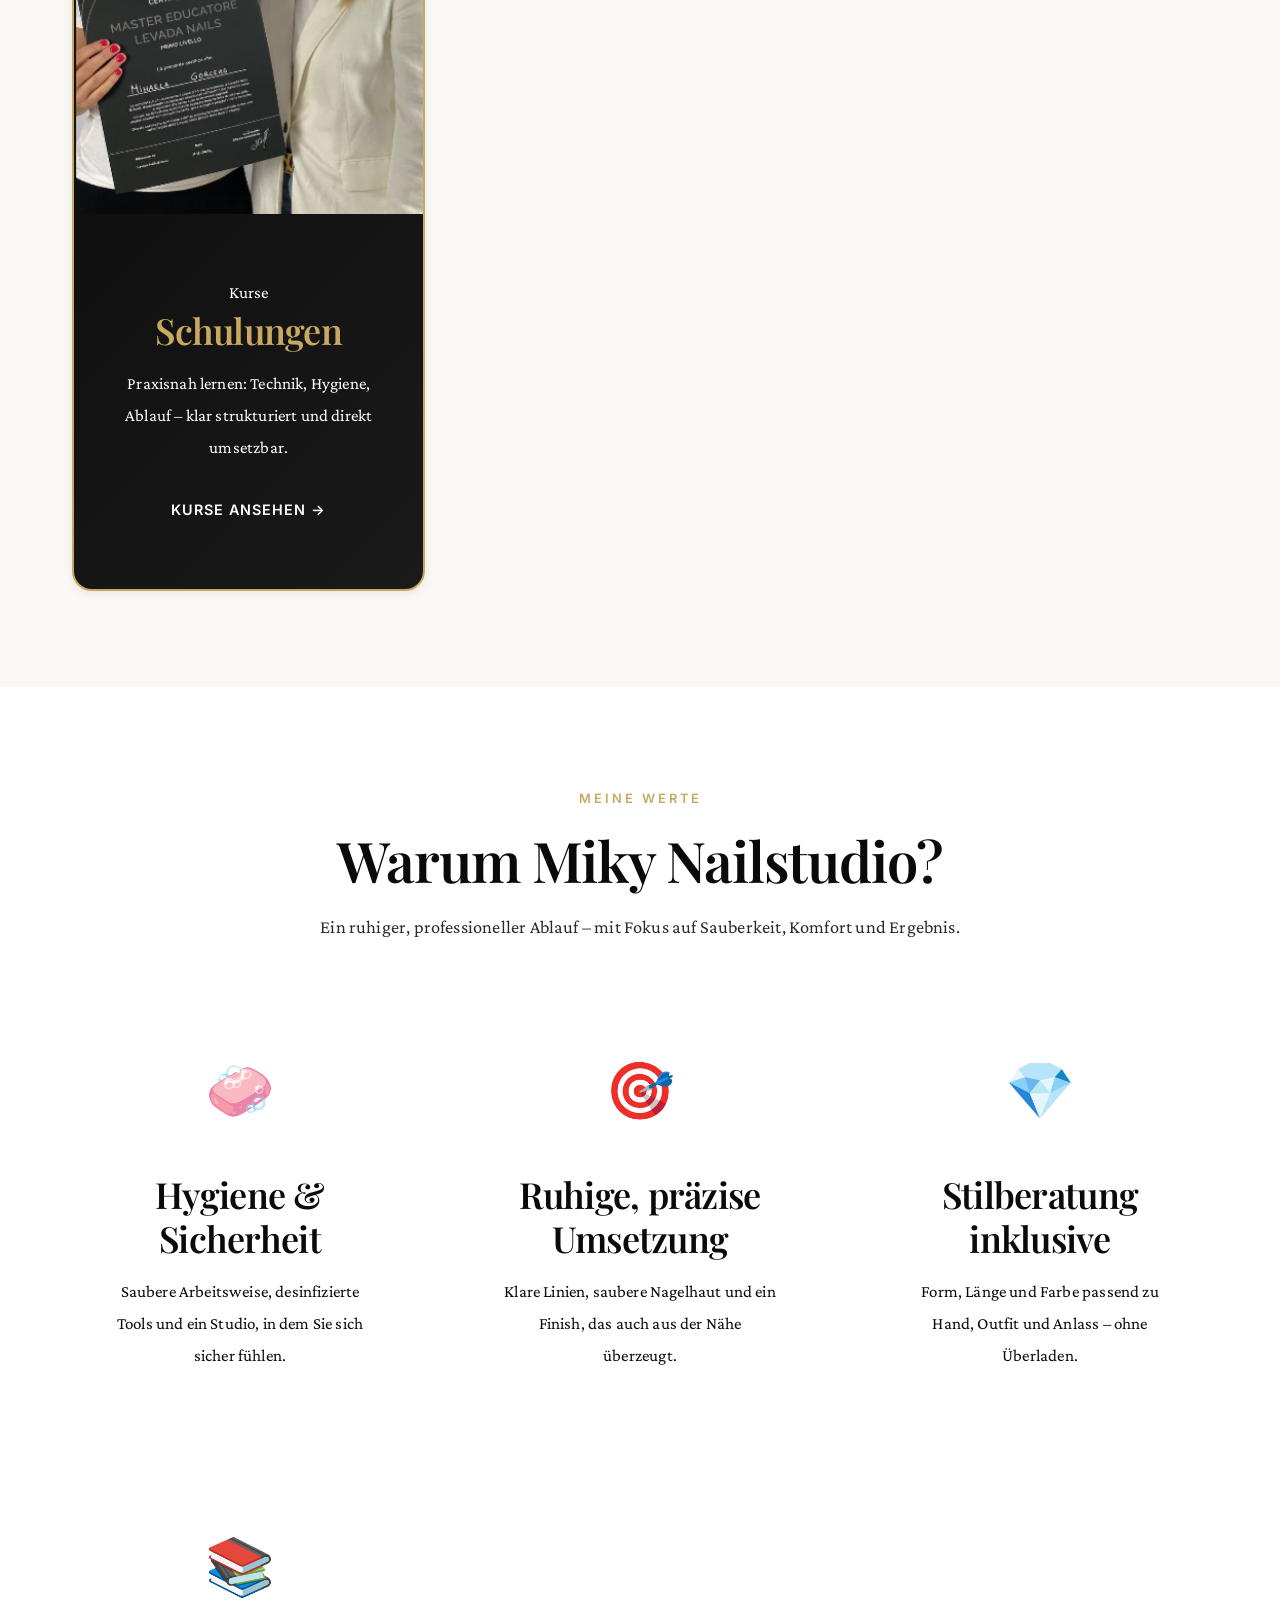
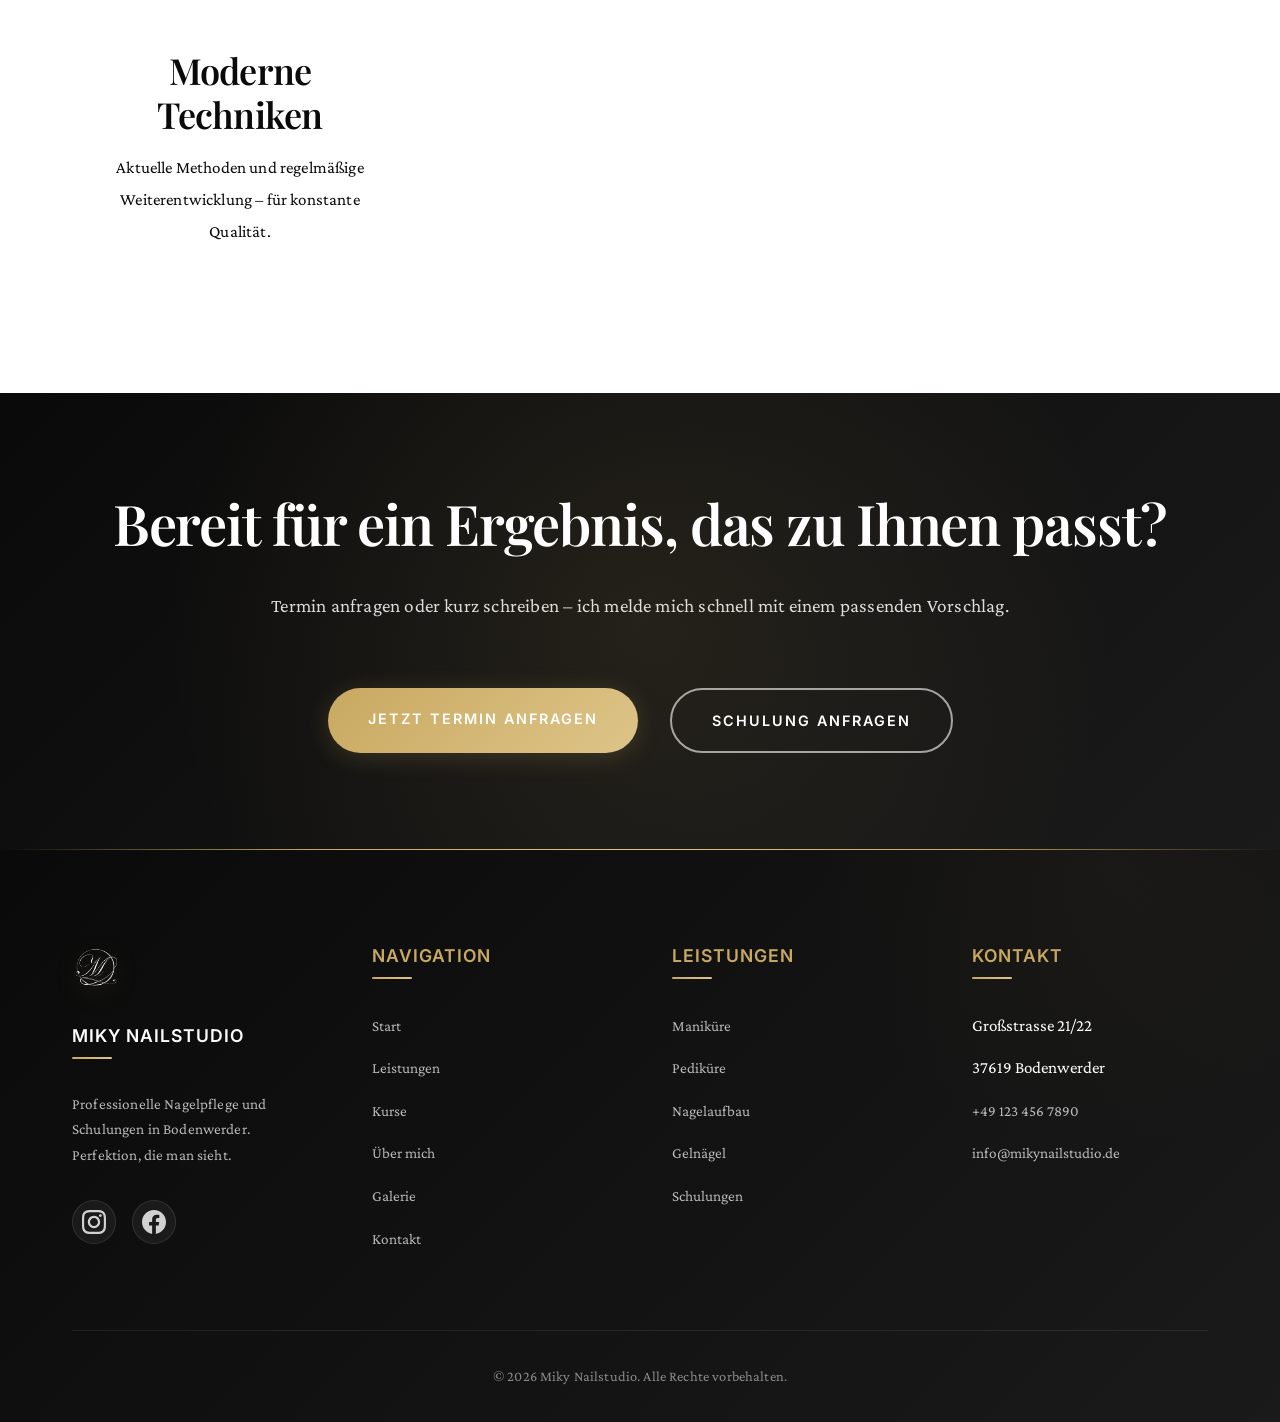
==== commit 1c7b3977: "fix" ====
--- a/index.html
+++ b/index.html
@@ -67,8 +67,9 @@
     </div>
 
     <div class="hero-text">
-      <h1 id="heroTitle" class="hero-title">Perfektion in jedem Detail</h1>
-      <p class="hero-subtitle">Professionelle Nagelpflege &amp; Schulungen mit über 20 Jahren Erfahrung</p>
+      <h1 id="heroTitle" class="hero-title">Perfektion, <br>die man sieht.</h1>
+      <p class="hero-subtitle">Professionelle Nagelpflege &amp; Schulungen – präzise Arbeit, <br> sichere Hygiene, moderne Techniken.</p>
+
 
       <div class="hero-buttons">
         <a href="kontakt.html" class="btn btn-primary">Termin buchen</a>
@@ -83,13 +84,14 @@
     <div class="container">
         <div class="about-grid">
             <div class="about-image">
-                <div class="about-image-placeholder" style="background-image: url('images/hero.webp');"></div>
+                <div class="about-image-placeholder" style="background-image: url('images/bild.jpg');"></div>
             </div>
             <div class="about-content">
                 <span class="section-label">Willkommen</span>
                 <h2>Mihaela Gorceag</h2>
-                <p class="lead">Mit Leidenschaft, Präzision und über 20 Jahren Erfahrung biete ich Ihnen professionelle Nagelpflege auf höchstem Niveau.</p>
-                <p>Von der klassischen Maniküre bis zum Nagelaufbau mit stärkenden Polygel-Gelen – jede Behandlung wird mit größter Sorgfalt und unter strengsten Hygienestandards durchgeführt.</p>
+                <p class="lead">Schöne Nägel. Klarer Anspruch.</p>
+                <p>Von der klassischen Maniküre bis zum Nagelaufbau mit Polygel-Gel: Jede Behandlung erfolgt sorgfältig, typgerecht und mit hochwertigem Finish.</p>
+                <p>Sauberkeit und Hygiene haben dabei oberste Priorität – für ein sicheres Gefühl und dauerhaft gepflegte Nägel.</p>
                 <a href="ueber-mich.html" class="btn btn-outline">Mehr über mich</a>
             </div>
         </div>
@@ -98,86 +100,161 @@
 
 <!-- Services Preview -->
 <section class="services-preview">
-    <div class="container">
-        <div class="section-header">
-            <span class="section-label">Leistungen</span>
-            <h2>Was ich anbiete</h2>
-            <p>Individuelle Behandlungen für Ihre perfekten Nägel</p>
-        </div>
-        <div class="services-grid">
-            <div class="service-card">
-                <div class="service-icon">💅</div>
-                <h3>Maniküre</h3>
-                <p>Professionelle Nagelpflege für gepflegte und gesunde Hände</p>
-                <a href="leistungen.html#manikuere" class="service-link">Mehr erfahren →</a>
-            </div>
-            <div class="service-card">
-                <div class="service-icon">👣</div>
-                <h3>Pediküre</h3>
-                <p>Verwöhnende Fußpflege für perfekt gepflegte Füße</p>
-                <a href="leistungen.html#pediküre" class="service-link">Mehr erfahren →</a>
-            </div>
-            <div class="service-card">
-                <div class="service-icon">✨</div>
-                <h3>Nagelaufbau</h3>
-                <p>Gel, Polygel und stärkende Systeme für langanhaltende Schönheit</p>
-                <a href="leistungen.html#nagelaufbau" class="service-link">Mehr erfahren →</a>
-            </div>
-            <div class="service-card featured">
-                <div class="service-icon">🎓</div>
-                <h3>Schulungen</h3>
-                <p>Praxisnahe Kurse – vom Anfänger bis zum Profi</p>
-                <a href="kurse.html" class="service-link">Kurse ansehen →</a>
-            </div>
-        </div>
-    </div>
-</section>
+  <div class="container">
+    <div class="section-header">
+      <span class="section-label">Leistungen</span>
+      <h2>Was ich anbiete</h2>
+      <p>Individuelle Behandlungen – abgestimmt auf Stil, Alltag und Wunschdesign.</p>
+    </div>
+
+    <div class="services-grid">
+      <!-- Maniküre -->
+      <div class="service-card">
+        <div class="service-media" aria-hidden="true">
+          <img
+            src="images/manikür.PNG"
+            alt=""
+            loading="lazy"
+            decoding="async"
+            width="640"
+            height="420"
+          >
+          <span class="service-media-overlay" aria-hidden="true"></span>
+        </div>
+
+        <div class="service-body">
+          <!-- CHANGE: remove emoji as main focus (keep only small badge) -->
+          <!-- WHY: less “kids-like”, more premium -->
+          <span class="service-badge" aria-hidden="true">Maniküre</span>
+          <h3>Maniküre</h3>
+          <p>Gepflegte Hände, saubere Konturen und ein Finish, das lange schön bleibt.</p>
+          <a href="leistungen.html#manikuere" class="service-link">Mehr erfahren →</a>
+        </div>
+      </div>
+
+      <!-- Pediküre -->
+      <div class="service-card">
+        <div class="service-media" aria-hidden="true">
+          <img
+            src="images/pedikür.PNG"
+            alt=""
+            loading="lazy"
+            decoding="async"
+            width="640"
+            height="420"
+          >
+          <span class="service-media-overlay" aria-hidden="true"></span>
+        </div>
+
+        <div class="service-body">
+          <span class="service-badge" aria-hidden="true">Pediküre</span>
+          <h3>Pediküre</h3>
+          <p>Sanfte Fußpflege für ein leichtes Gefühl und ein gepflegtes Erscheinungsbild.</p>
+          <a href="leistungen.html#pediküre" class="service-link">Mehr erfahren →</a>
+        </div>
+      </div>
+
+      <!-- Nagelaufbau -->
+      <div class="service-card">
+        <div class="service-media" aria-hidden="true">
+          <img
+            src="images/polygel.png"
+            alt=""
+            loading="lazy"
+            decoding="async"
+            width="640"
+            height="420"
+          >
+          <span class="service-media-overlay" aria-hidden="true"></span>
+        </div>
+
+        <div class="service-body">
+          <span class="service-badge" aria-hidden="true">Gel / Polygel</span>
+          <h3>Nagelaufbau</h3>
+          <p>Stabile, schöne Nägel mit Gel- und Polygel-Systemen – natürlich oder ausdrucksstark.</p>
+          <a href="leistungen.html#nagelaufbau" class="service-link">Mehr erfahren →</a>
+        </div>
+      </div>
+
+      <!-- Schulungen (Featured) -->
+      <div class="service-card featured">
+        <div class="service-media" aria-hidden="true">
+          <img
+            src="images/schulungen.PNG"
+            alt=""
+            loading="lazy"
+            decoding="async"
+            width="640"
+            height="420"
+          >
+          <span class="service-media-overlay" aria-hidden="true"></span>
+        </div>
+
+        <div class="service-body">
+          <span class="service-badge" aria-hidden="true">Kurse</span>
+          <h3>Schulungen</h3>
+          <p>Praxisnah lernen: Technik, Hygiene, Ablauf – klar strukturiert und direkt umsetzbar.</p>
+          <a href="kurse.html" class="service-link">Kurse ansehen →</a>
+        </div>
+      </div>
+    </div>
+  </div>
+</section>
+
 
 <!-- Values Section -->
 <section class="values">
-    <div class="container">
-        <div class="section-header">
-            <span class="section-label">Meine Werte</span>
-            <h2>Warum Miky Nailstudio?</h2>
-        </div>
-        <div class="values-grid">
-            <div class="value-item">
-                <div class="value-icon">🧼</div>
-                <h3>Hygiene an erster Stelle</h3>
-                <p>Sterilisation und Sauberkeit sind für mich selbstverständlich – Ihre Gesundheit steht an erster Stelle.</p>
-            </div>
-            <div class="value-item">
-                <div class="value-icon">🎯</div>
-                <h3>Präzise Arbeit</h3>
-                <p>Jedes Detail zählt. Ich arbeite sorgfältig und präzise für perfekte Ergebnisse.</p>
-            </div>
-            <div class="value-item">
-                <div class="value-icon">💎</div>
-                <h3>Individuelle Betreuung</h3>
-                <p>Jeder Kunde ist einzigartig. Ich nehme mir Zeit für Ihre persönlichen Wünsche.</p>
-            </div>
-            <div class="value-item">
-                <div class="value-icon">📚</div>
-                <h3>Erfahrung & Expertise</h3>
-                <p>Über 20 Jahre Erfahrung und kontinuierliche Weiterbildung für höchste Qualität.</p>
-            </div>
-        </div>
-    </div>
-</section>
+  <div class="container">
+    <div class="section-header">
+      <span class="section-label">Meine Werte</span>
+      <h2>Warum Miky Nailstudio?</h2>
+      <p>Ein ruhiger, professioneller Ablauf – mit Fokus auf Sauberkeit, Komfort und Ergebnis.</p>
+    </div>
+
+    <div class="values-grid">
+      <div class="value-item">
+        <div class="value-icon" aria-hidden="true">🧼</div>
+        <h3>Hygiene & Sicherheit</h3>
+        <p>Saubere Arbeitsweise, desinfizierte Tools und ein Studio, in dem Sie sich sicher fühlen.</p>
+      </div>
+
+      <div class="value-item">
+        <div class="value-icon" aria-hidden="true">🎯</div>
+        <h3>Ruhige, präzise Umsetzung</h3>
+        <p>Klare Linien, saubere Nagelhaut und ein Finish, das auch aus der Nähe überzeugt.</p>
+      </div>
+
+      <div class="value-item">
+        <div class="value-icon" aria-hidden="true">💎</div>
+        <h3>Stilberatung inklusive</h3>
+        <p>Form, Länge und Farbe passend zu Hand, Outfit und Anlass – ohne Überladen.</p>
+      </div>
+
+      <div class="value-item">
+        <div class="value-icon" aria-hidden="true">📚</div>
+        <h3>Moderne Techniken</h3>
+        <p>Aktuelle Methoden und regelmäßige Weiterentwicklung – für konstante Qualität.</p>
+      </div>
+    </div>
+  </div>
+</section>
+
 
 <!-- CTA Section -->
 <section class="cta-section">
-    <div class="container">
-        <div class="cta-content">
-            <h2>Bereit für perfekte Nägel?</h2>
-            <p>Buchen Sie jetzt Ihren Termin oder vereinbaren Sie ein unverbindliches Beratungsgespräch</p>
-            <div class="cta-buttons">
-                <a href="kontakt.html" class="btn btn-primary">Jetzt Termin buchen</a>
-                <a href="kurse.html" class="btn btn-outline-light">Kurs anfragen</a>
-            </div>
-        </div>
-    </div>
-</section>
+  <div class="container">
+    <div class="cta-content">
+      <h2>Bereit für ein Ergebnis, das zu Ihnen passt?</h2>
+      <p>Termin anfragen oder kurz schreiben – ich melde mich schnell mit einem passenden Vorschlag.</p>
+      <div class="cta-buttons">
+        <a href="kontakt.html" class="btn btn-primary">Jetzt Termin anfragen</a>
+        <a href="kurse.html" class="btn btn-outline-light">Schulung anfragen</a>
+      </div>
+    </div>
+  </div>
+</section>
+
+
 
 <!-- Footer -->
 <footer class="footer">
@@ -196,7 +273,7 @@
                     >
                 </a>
                 <h4 class="footer-brand-title">Miky Nailstudio</h4>
-                <p>Professionelle Nagelpflege und Schulungen in Bodenwerder. Perfektion in jedem Detail seit über 20 Jahren.</p>
+                <p>Professionelle Nagelpflege und Schulungen in Bodenwerder. Perfektion, die man sieht.</p>
 
                 <div class="social-links">
                     <a href="https://www.instagram.com/mikynails_2022/" target="_blank" rel="noopener" aria-label="Instagram">
--- a/style.css
+++ b/style.css
@@ -583,21 +583,25 @@
 }
 
 /* ==========================================
-   8. SERVICES - УЛУЧШЕННЫЕ КАРТОЧКИ
+   8. SERVICES - УЛУЧШЕННЫЕ КАРТОЧКИ (MEDIA TOP)
    ========================================== */
 .services-preview {
     background: var(--color-cream);
 }
 
+/* CHANGE: cards a bit wider + nicer spacing */
+/* WHY: more premium, less “narrow” cards */
 .services-grid {
     display: grid;
-    grid-template-columns: repeat(auto-fit, minmax(260px, 1fr));
-    gap: var(--spacing-md);
-}
-
+    grid-template-columns: repeat(auto-fit, minmax(290px, 1fr)); /* CHANGE */
+    gap: calc(var(--spacing-md) + 6px); /* CHANGE */
+}
+
+/* Card */
 .service-card {
     background: var(--color-white);
-    padding: var(--spacing-lg) var(--spacing-md);
+    /* CHANGE: padding moved to body (optional) but keep fallback here */
+    padding: 0; /* CHANGE */
     border-radius: 20px;
     text-align: center;
     transition: all var(--transition-spring);
@@ -607,6 +611,7 @@
     overflow: hidden;
 }
 
+/* CHANGE: top accent line stays */
 .service-card::before {
     content: '';
     position: absolute;
@@ -616,6 +621,7 @@
     height: 4px;
     background: linear-gradient(90deg, var(--color-gold), var(--color-gold-light));
     transform: scaleX(0);
+    transform-origin: left; /* CHANGE */
     transition: transform var(--transition-normal);
 }
 
@@ -629,6 +635,34 @@
     transform: scaleX(1);
 }
 
+/* CHANGE: portrait media slot so vertical images fill it */
+/* WHY: full image visible + uses the whole area (no crop) */
+.service-media{
+  width: 100%;
+  aspect-ratio: 4 / 5;                 /* CHANGE: под вертикальные фото */
+  background: rgba(0,0,0,.03);
+  overflow: hidden;
+  display: grid;                        /* CHANGE */
+  place-items: center;                  /* CHANGE: центрируем contain */
+}
+
+.service-media img{
+  display: block;
+  width: 100%;
+  height: 100%;
+  object-fit: contain;                  /* видно всё */
+  object-position: center;
+  transform: none;                      /* на случай если был zoom */
+}
+
+
+/* CHANGE: content wrapper */
+/* WHY: keep spacing clean while media is separated */
+.service-body {
+    padding: var(--spacing-lg) var(--spacing-md); /* CHANGE */
+}
+
+/* Featured */
 .service-card.featured {
     background: linear-gradient(135deg, var(--color-dark) 0%, var(--color-dark-gray) 100%);
     color: var(--color-white);
@@ -644,12 +678,16 @@
     color: var(--color-gold);
 }
 
+/* CHANGE: icon smaller because image exists */
+/* WHY: icon becomes supporting, not main visual */
 .service-icon {
-    font-size: 3.5rem;
-    margin-bottom: var(--spacing-md);
+    font-size: 2.2rem; /* CHANGE */
+    margin-bottom: var(--spacing-sm); /* CHANGE */
     filter: grayscale(20%);
-}
-
+    opacity: 0.95; /* CHANGE */
+}
+
+/* Links */
 .service-link {
     display: inline-block;
     margin-top: var(--spacing-sm);
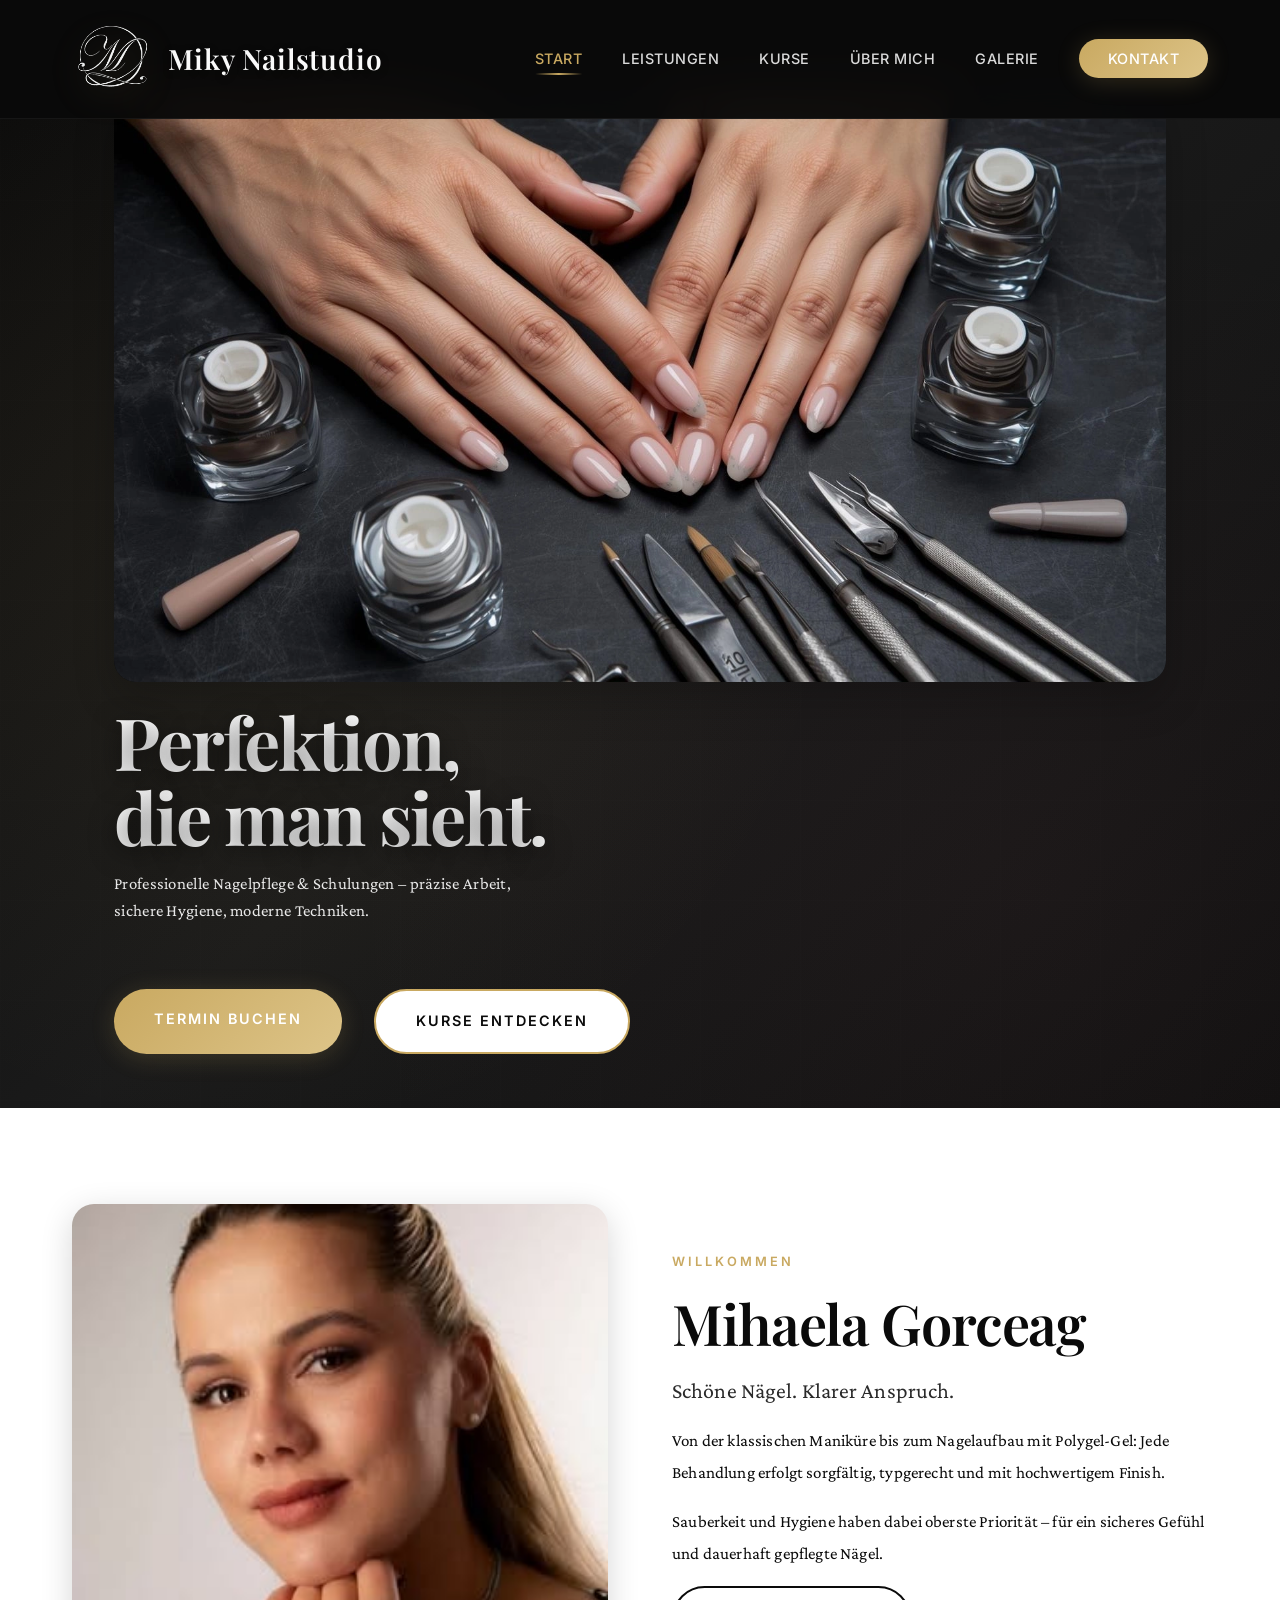
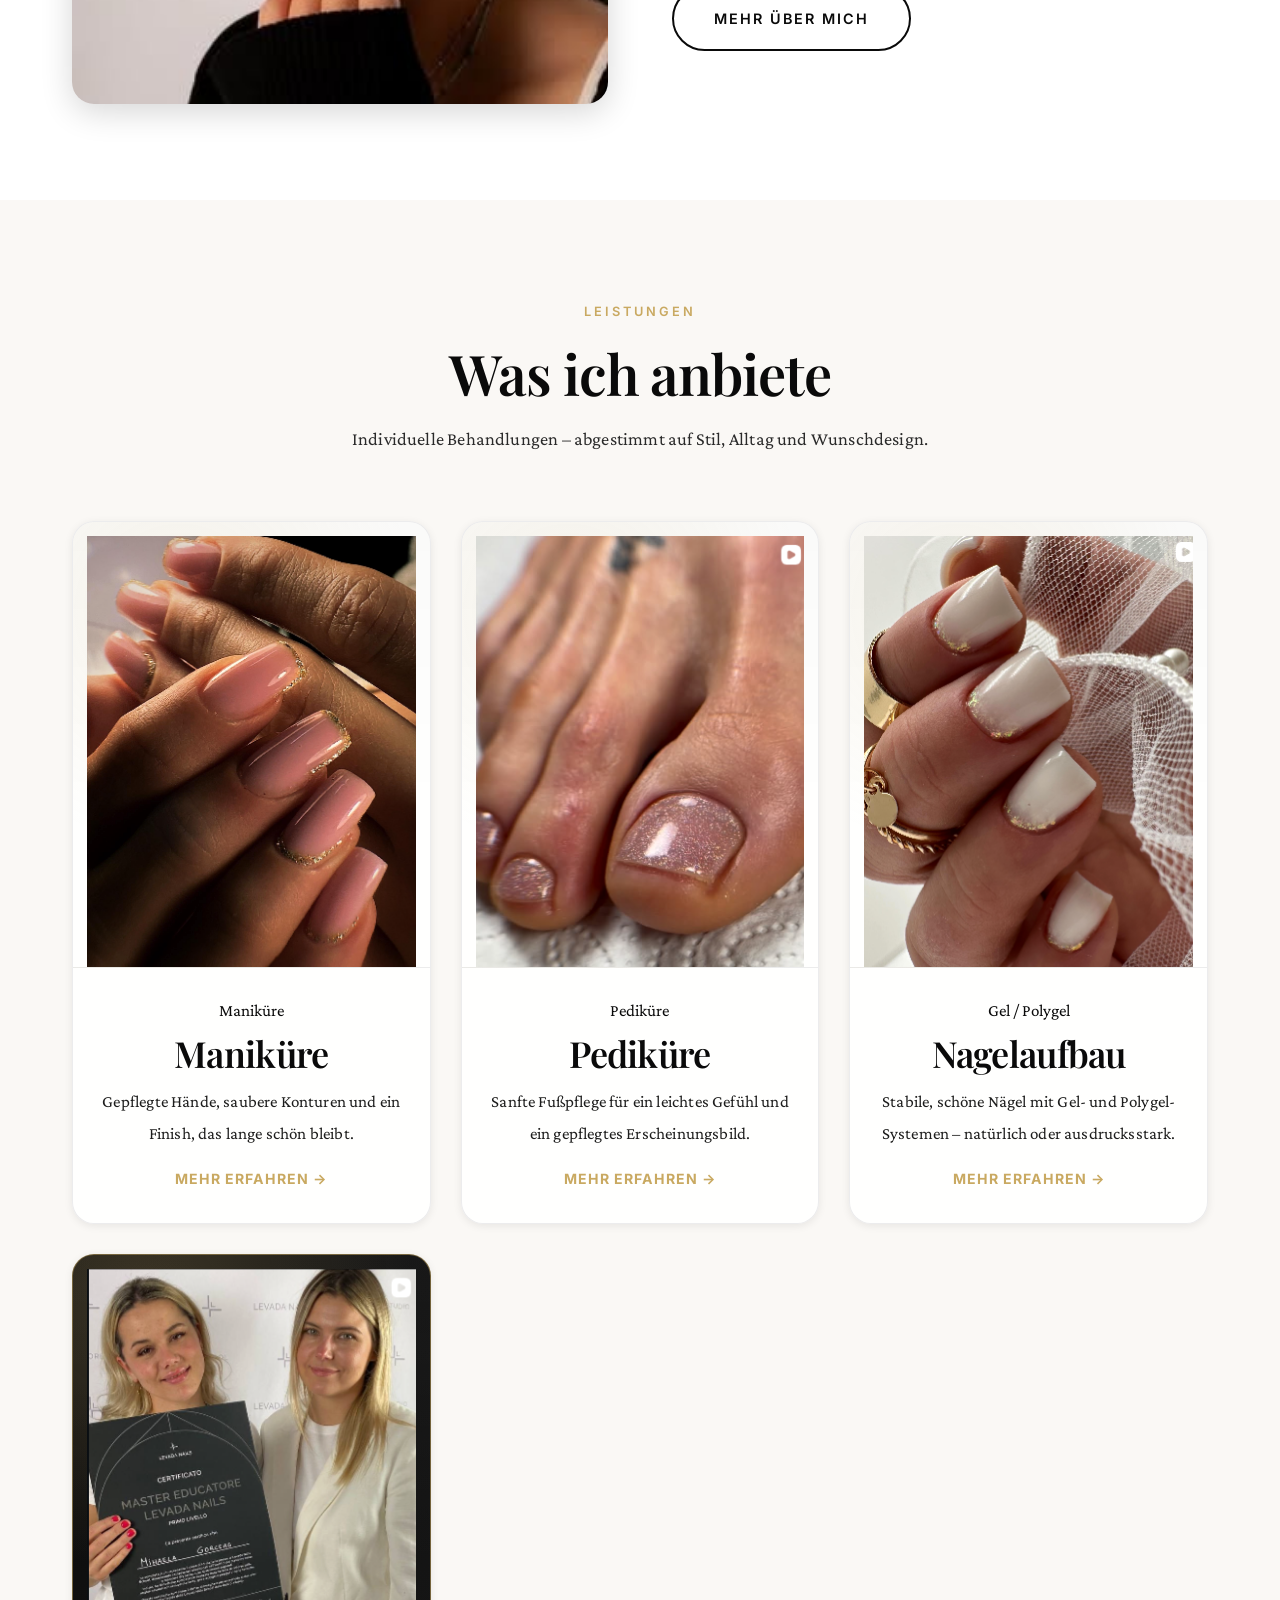
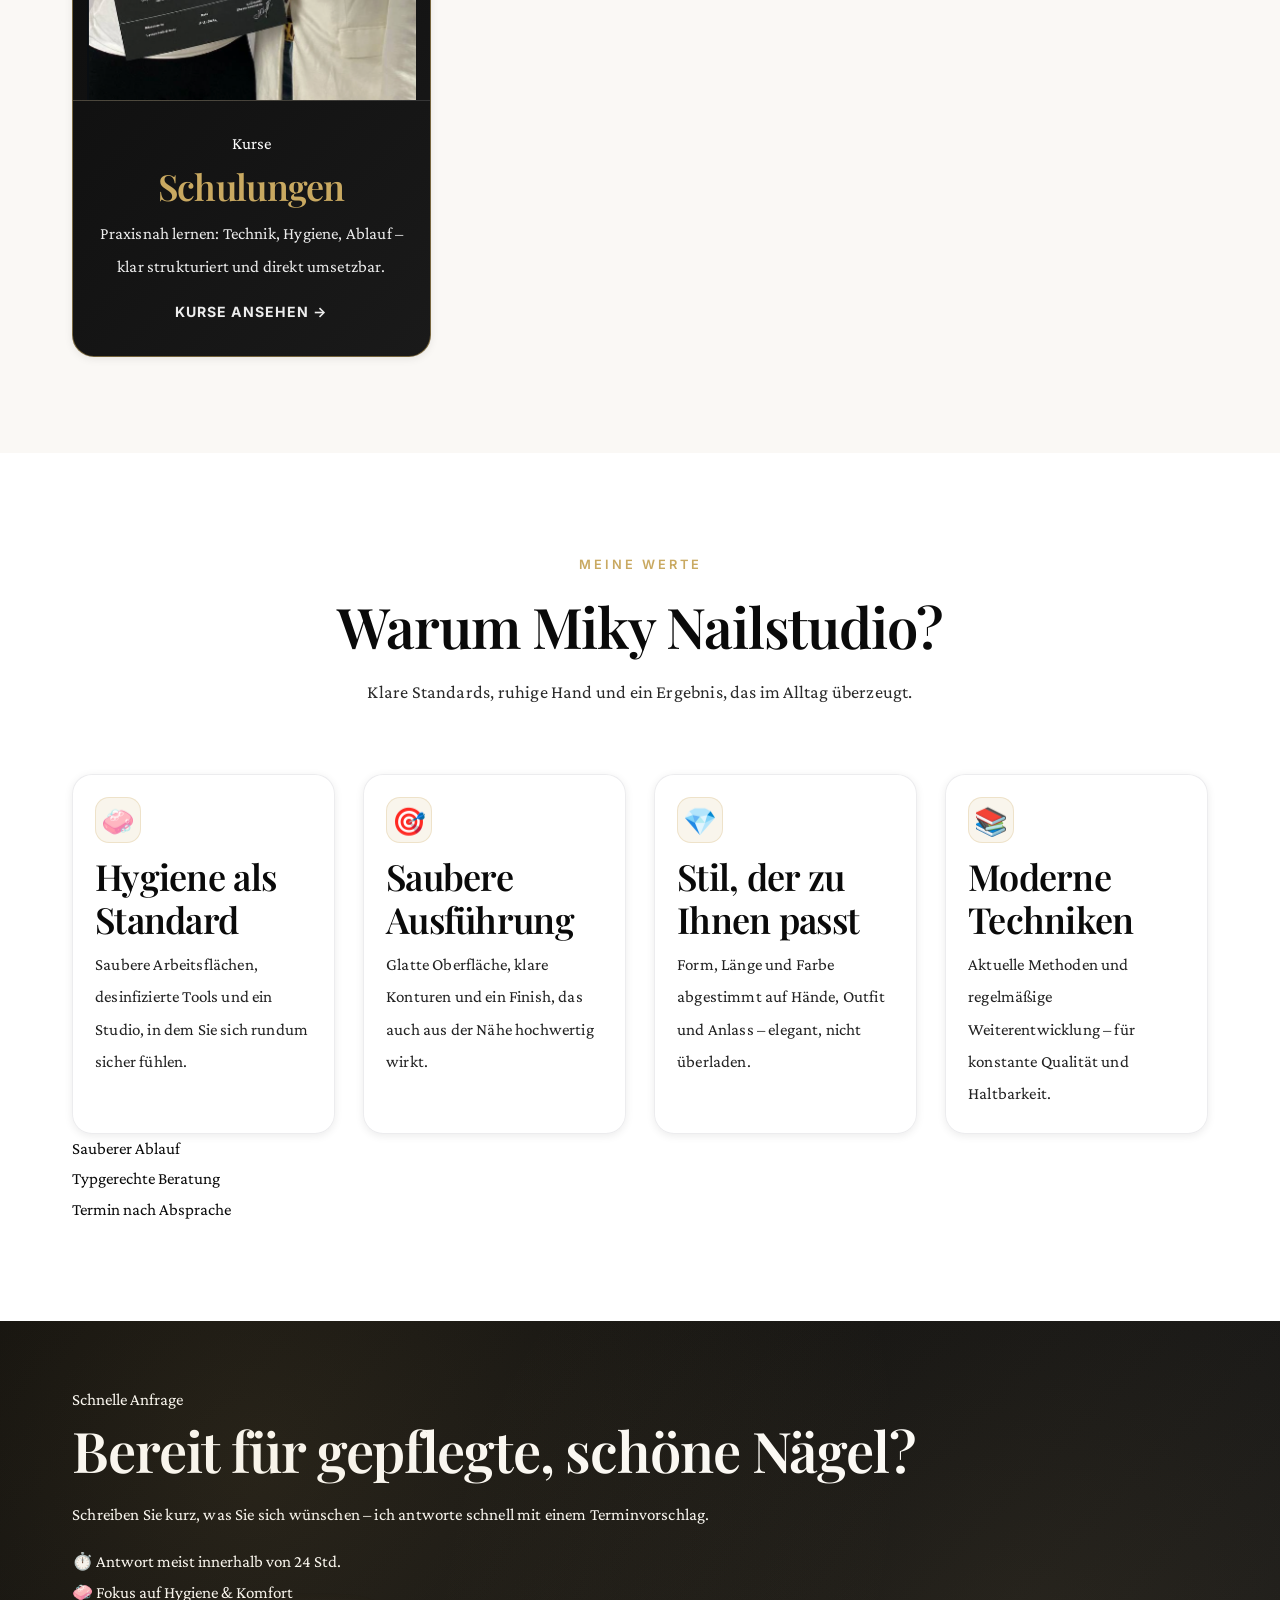
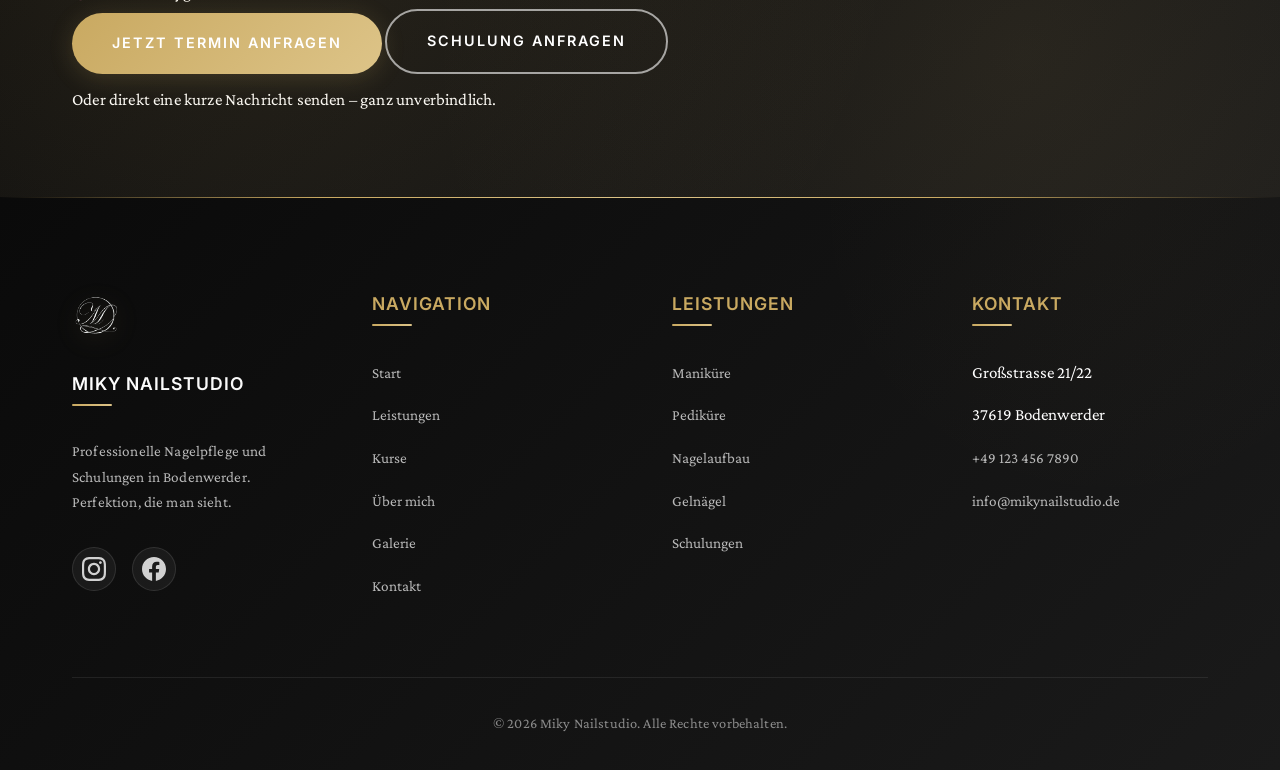
==== commit 8f384931: "fix" ====
--- a/index.html
+++ b/index.html
@@ -208,33 +208,51 @@
     <div class="section-header">
       <span class="section-label">Meine Werte</span>
       <h2>Warum Miky Nailstudio?</h2>
-      <p>Ein ruhiger, professioneller Ablauf – mit Fokus auf Sauberkeit, Komfort und Ergebnis.</p>
-    </div>
-
-    <div class="values-grid">
-      <div class="value-item">
-        <div class="value-icon" aria-hidden="true">🧼</div>
-        <h3>Hygiene & Sicherheit</h3>
-        <p>Saubere Arbeitsweise, desinfizierte Tools und ein Studio, in dem Sie sich sicher fühlen.</p>
-      </div>
-
-      <div class="value-item">
-        <div class="value-icon" aria-hidden="true">🎯</div>
-        <h3>Ruhige, präzise Umsetzung</h3>
-        <p>Klare Linien, saubere Nagelhaut und ein Finish, das auch aus der Nähe überzeugt.</p>
-      </div>
-
-      <div class="value-item">
-        <div class="value-icon" aria-hidden="true">💎</div>
-        <h3>Stilberatung inklusive</h3>
-        <p>Form, Länge und Farbe passend zu Hand, Outfit und Anlass – ohne Überladen.</p>
-      </div>
-
-      <div class="value-item">
-        <div class="value-icon" aria-hidden="true">📚</div>
-        <h3>Moderne Techniken</h3>
-        <p>Aktuelle Methoden und regelmäßige Weiterentwicklung – für konstante Qualität.</p>
-      </div>
+      <p>Klare Standards, ruhige Hand und ein Ergebnis, das im Alltag überzeugt.</p>
+    </div>
+
+    <!-- CHANGE: premium card layout -->
+    <!-- WHY: more visible, structured, conversion-friendly -->
+    <div class="values-grid premium-values" role="list">
+      <div class="value-item premium-card" role="listitem">
+        <div class="value-top">
+          <div class="value-icon" aria-hidden="true">🧼</div>
+          <h3>Hygiene als Standard</h3>
+        </div>
+        <p>Saubere Arbeitsflächen, desinfizierte Tools und ein Studio, in dem Sie sich rundum sicher fühlen.</p>
+      </div>
+
+      <div class="value-item premium-card" role="listitem">
+        <div class="value-top">
+          <div class="value-icon" aria-hidden="true">🎯</div>
+          <h3>Saubere Ausführung</h3>
+        </div>
+        <p>Glatte Oberfläche, klare Konturen und ein Finish, das auch aus der Nähe hochwertig wirkt.</p>
+      </div>
+
+      <div class="value-item premium-card" role="listitem">
+        <div class="value-top">
+          <div class="value-icon" aria-hidden="true">💎</div>
+          <h3>Stil, der zu Ihnen passt</h3>
+        </div>
+        <p>Form, Länge und Farbe abgestimmt auf Hände, Outfit und Anlass – elegant, nicht überladen.</p>
+      </div>
+
+      <div class="value-item premium-card" role="listitem">
+        <div class="value-top">
+          <div class="value-icon" aria-hidden="true">📚</div>
+          <h3>Moderne Techniken</h3>
+        </div>
+        <p>Aktuelle Methoden und regelmäßige Weiterentwicklung – für konstante Qualität und Haltbarkeit.</p>
+      </div>
+    </div>
+
+    <!-- CHANGE: micro trust strip -->
+    <!-- WHY: adds “premium proof” without being loud -->
+    <div class="values-proof" aria-label="Qualitätsversprechen">
+      <div class="proof-item"><span class="proof-dot" aria-hidden="true"></span>Sauberer Ablauf</div>
+      <div class="proof-item"><span class="proof-dot" aria-hidden="true"></span>Typgerechte Beratung</div>
+      <div class="proof-item"><span class="proof-dot" aria-hidden="true"></span>Termin nach Absprache</div>
     </div>
   </div>
 </section>
@@ -243,16 +261,30 @@
 <!-- CTA Section -->
 <section class="cta-section">
   <div class="container">
-    <div class="cta-content">
-      <h2>Bereit für ein Ergebnis, das zu Ihnen passt?</h2>
-      <p>Termin anfragen oder kurz schreiben – ich melde mich schnell mit einem passenden Vorschlag.</p>
-      <div class="cta-buttons">
-        <a href="kontakt.html" class="btn btn-primary">Jetzt Termin anfragen</a>
-        <a href="kurse.html" class="btn btn-outline-light">Schulung anfragen</a>
+    <!-- CHANGE: CTA as premium panel -->
+    <!-- WHY: clearly separated block, better conversion -->
+    <div class="cta-panel">
+      <div class="cta-left">
+        <span class="cta-kicker">Schnelle Anfrage</span>
+        <h2>Bereit für gepflegte, schöne Nägel?</h2>
+        <p>Schreiben Sie kurz, was Sie sich wünschen – ich antworte schnell mit einem Terminvorschlag.</p>
+
+        <div class="cta-meta" aria-label="Kontaktmöglichkeiten">
+          <div class="cta-meta-item">⏱️ Antwort meist innerhalb von 24 Std.</div>
+          <div class="cta-meta-item">🧼 Fokus auf Hygiene & Komfort</div>
+        </div>
+      </div>
+
+      <div class="cta-right" aria-label="Aktionen">
+        <a href="kontakt.html" class="btn btn-primary cta-btn-primary">Jetzt Termin anfragen</a>
+        <a href="kurse.html" class="btn btn-outline-light cta-btn-secondary">Schulung anfragen</a>
+
+        <p class="cta-note">Oder direkt eine kurze Nachricht senden – ganz unverbindlich.</p>
       </div>
     </div>
   </div>
 </section>
+
 
 
 
--- a/style.css
+++ b/style.css
@@ -583,295 +583,262 @@
 }
 
 /* ==========================================
-   8. SERVICES - УЛУЧШЕННЫЕ КАРТОЧКИ (MEDIA TOP)
-   ========================================== */
-.services-preview {
-    background: var(--color-cream);
-}
-
-/* CHANGE: cards a bit wider + nicer spacing */
-/* WHY: more premium, less “narrow” cards */
-.services-grid {
-    display: grid;
-    grid-template-columns: repeat(auto-fit, minmax(290px, 1fr)); /* CHANGE */
-    gap: calc(var(--spacing-md) + 6px); /* CHANGE */
+   8. SERVICES — PREMIUM CARDS (MEDIA TOP, FULL IMAGE)
+   ========================================== */
+.services-preview{
+  background: var(--color-cream);
+}
+
+/* CHANGE: a bit wider cards + stable spacing */
+/* WHY: premium grid rhythm */
+.services-grid{
+  display: grid;
+  grid-template-columns: repeat(auto-fit, minmax(300px, 1fr)); /* CHANGE */
+  gap: clamp(18px, 2.4vw, 30px); /* CHANGE */
 }
 
 /* Card */
-.service-card {
-    background: var(--color-white);
-    /* CHANGE: padding moved to body (optional) but keep fallback here */
-    padding: 0; /* CHANGE */
-    border-radius: 20px;
-    text-align: center;
-    transition: all var(--transition-spring);
-    border: 1px solid transparent;
-    box-shadow: var(--shadow-sm);
-    position: relative;
-    overflow: hidden;
-}
-
-/* CHANGE: top accent line stays */
-.service-card::before {
-    content: '';
-    position: absolute;
-    top: 0;
-    left: 0;
-    right: 0;
-    height: 4px;
-    background: linear-gradient(90deg, var(--color-gold), var(--color-gold-light));
-    transform: scaleX(0);
-    transform-origin: left; /* CHANGE */
-    transition: transform var(--transition-normal);
-}
-
-.service-card:hover {
-    transform: translateY(-12px);
-    box-shadow: var(--shadow-lg);
-    border-color: var(--color-gold);
-}
-
-.service-card:hover::before {
-    transform: scaleX(1);
-}
-
-/* CHANGE: portrait media slot so vertical images fill it */
-/* WHY: full image visible + uses the whole area (no crop) */
+.service-card{
+  background: rgba(255,255,255,.88); /* CHANGE */
+  border-radius: 22px; /* CHANGE */
+  text-align: center;
+  transition: transform var(--transition-spring), box-shadow var(--transition-normal), border-color var(--transition-normal);
+  border: 1px solid rgba(17,24,39,.08); /* CHANGE */
+  box-shadow: var(--shadow-sm);
+  position: relative;
+  overflow: hidden;
+}
+
+/* CHANGE: top accent line (keep) */
+/* WHY: brand cue without being loud */
+.service-card::before{
+  content:'';
+  position:absolute;
+  top:0; left:0; right:0;
+  height: 3px; /* CHANGE */
+  background: linear-gradient(90deg, var(--color-gold), var(--color-gold-light));
+  transform: scaleX(0);
+  transform-origin: left;
+  transition: transform var(--transition-normal);
+}
+
+.service-card:hover{
+  transform: translateY(-10px);
+  box-shadow: var(--shadow-lg);
+  border-color: rgba(201,169,97,.35); /* CHANGE */
+}
+
+.service-card:hover::before{
+  transform: scaleX(1);
+}
+
+/* Media — show full image (no crop) but still looks premium */
 .service-media{
   width: 100%;
-  aspect-ratio: 4 / 5;                 /* CHANGE: под вертикальные фото */
-  background: rgba(0,0,0,.03);
+  aspect-ratio: 4 / 5;                 /* CHANGE: portrait fits your photos */
+  background:
+    radial-gradient(circle at 30% 20%, rgba(201,169,97,.10) 0%, rgba(201,169,97,0) 55%),
+    linear-gradient(180deg, rgba(0,0,0,.02) 0%, rgba(0,0,0,.00) 65%);
+  border-bottom: 1px solid rgba(17,24,39,.06); /* CHANGE */
   overflow: hidden;
-  display: grid;                        /* CHANGE */
-  place-items: center;                  /* CHANGE: центрируем contain */
+  display: grid;
+  place-items: center;
+  padding: 14px;                       /* CHANGE: “frame” around image */
 }
 
 .service-media img{
-  display: block;
+  display:block;
   width: 100%;
   height: 100%;
-  object-fit: contain;                  /* видно всё */
+  object-fit: contain;                 /* CHANGE: full image visible */
   object-position: center;
-  transform: none;                      /* на случай если был zoom */
-}
-
-
-/* CHANGE: content wrapper */
-/* WHY: keep spacing clean while media is separated */
-.service-body {
-    padding: var(--spacing-lg) var(--spacing-md); /* CHANGE */
+  transform: none;
+  filter: saturate(1.02) contrast(1.02); /* CHANGE: slight premium pop */
+}
+
+/* Content wrapper */
+.service-body{
+  padding: clamp(18px, 2.2vw, 28px) clamp(16px, 2.0vw, 24px); /* CHANGE */
+}
+
+.service-body h3{
+  margin: 6px 0 10px;
+}
+
+.service-body p{
+  margin: 0;
+  opacity: .92;
+}
+
+/* CHANGE: hide icon if images exist */
+/* WHY: avoid double visual language */
+.service-icon{
+  display:none; /* CHANGE */
 }
 
 /* Featured */
-.service-card.featured {
-    background: linear-gradient(135deg, var(--color-dark) 0%, var(--color-dark-gray) 100%);
-    color: var(--color-white);
-    border: 2px solid var(--color-gold);
+.service-card.featured{
+  background: linear-gradient(135deg, var(--color-dark) 0%, var(--color-dark-gray) 100%);
+  color: var(--color-white);
+  border: 1px solid rgba(201,169,97,.55); /* CHANGE */
+}
+
+.service-card.featured .service-media{
+  background:
+    radial-gradient(circle at 20% 10%, rgba(201,169,97,.22) 0%, rgba(201,169,97,0) 55%),
+    linear-gradient(180deg, rgba(255,255,255,.04) 0%, rgba(255,255,255,0) 70%);
+  border-bottom-color: rgba(255,255,255,.10);
 }
 
 .service-card.featured h3,
-.service-card.featured p {
-    color: var(--color-white);
-}
-
-.service-card.featured h3 {
-    color: var(--color-gold);
-}
-
-/* CHANGE: icon smaller because image exists */
-/* WHY: icon becomes supporting, not main visual */
-.service-icon {
-    font-size: 2.2rem; /* CHANGE */
-    margin-bottom: var(--spacing-sm); /* CHANGE */
-    filter: grayscale(20%);
-    opacity: 0.95; /* CHANGE */
+.service-card.featured p{
+  color: var(--color-white);
+}
+
+.service-card.featured h3{
+  color: var(--color-gold);
 }
 
 /* Links */
-.service-link {
-    display: inline-block;
-    margin-top: var(--spacing-sm);
-    color: var(--color-gold);
-    text-decoration: none;
-    font-family: var(--font-ui);
-    font-weight: 600;
-    font-size: 0.9rem;
-    letter-spacing: 1px;
-    text-transform: uppercase;
-    transition: all var(--transition-fast);
-}
-
-.service-card.featured .service-link {
-    color: var(--color-white);
-}
-
-.service-link:hover {
-    transform: translateX(8px);
-    color: var(--color-gold-dark);
-}
-
-/* ==========================================
-   9. VALUES
-   ========================================== */
-.values {
-    background: var(--color-white);
-}
-
-.values-grid {
-    display: grid;
-    grid-template-columns: repeat(auto-fit, minmax(260px, 1fr));
-    gap: var(--spacing-lg);
-}
-
-.value-item {
+.service-link{
+  display:inline-block;
+  margin-top: var(--spacing-sm);
+  color: var(--color-gold);
+  text-decoration:none;
+  font-family: var(--font-ui);
+  font-weight: 700; /* CHANGE */
+  font-size: .88rem;
+  letter-spacing: 1px;
+  text-transform: uppercase;
+  transition: transform var(--transition-fast), color var(--transition-fast);
+}
+
+.service-card.featured .service-link{
+  color: rgba(255,255,255,.92);
+}
+
+.service-link:hover{
+  transform: translateX(8px);
+  color: var(--color-gold-dark);
+}
+
+/* ==========================================
+   9. VALUES — PREMIUM VISIBLE CARDS
+   ========================================== */
+.values{
+  background: var(--color-white);
+}
+
+.values-grid{
+  display:grid;
+  grid-template-columns: repeat(auto-fit, minmax(260px, 1fr));
+  gap: clamp(16px, 2.2vw, 28px); /* CHANGE */
+}
+
+/* CHANGE: make actual cards */
+/* WHY: visible blocks, premium look */
+.value-item{
+  text-align:left; /* CHANGE */
+  padding: clamp(16px, 2.1vw, 22px); /* CHANGE */
+  border-radius: 20px; /* CHANGE */
+  background: rgba(255,255,255,.85); /* CHANGE */
+  border: 1px solid rgba(17,24,39,.08); /* CHANGE */
+  box-shadow: var(--shadow-sm);
+  transition: transform var(--transition-spring), box-shadow var(--transition-normal), border-color var(--transition-normal);
+}
+
+.value-item:hover{
+  transform: translateY(-8px);
+  box-shadow: var(--shadow-lg);
+  border-color: rgba(201,169,97,.30);
+}
+
+.value-icon{
+  font-size: 1.7rem; /* CHANGE */
+  margin-bottom: 12px; /* CHANGE */
+  width: 46px; height: 46px; /* CHANGE */
+  display:grid; place-items:center; /* CHANGE */
+  border-radius: 14px; /* CHANGE */
+  background: rgba(201,169,97,.12);
+  border: 1px solid rgba(201,169,97,.25);
+  filter: none; /* CHANGE */
+}
+
+.value-item h3{
+  margin: 0 0 8px;
+}
+
+.value-item p{
+  margin: 0;
+  opacity: .90;
+}
+
+/* ==========================================
+   10. CTA SECTION — PREMIUM PANEL (VISIBLE BLOCK)
+   ========================================== */
+.cta-section{
+  background: linear-gradient(135deg, var(--color-dark) 0%, var(--color-dark-gray) 100%);
+  color: var(--color-white);
+  position: relative;
+  overflow: hidden;
+  padding: clamp(34px, 5vw, 70px) 0; /* CHANGE */
+}
+
+.cta-section::before{
+  content:'';
+  position:absolute;
+  inset:0;
+  background:
+    radial-gradient(circle at 20% 30%, rgba(201,169,97,.14) 0%, transparent 60%),
+    radial-gradient(circle at 80% 70%, rgba(201,169,97,.10) 0%, transparent 55%);
+  pointer-events:none;
+}
+
+/* CHANGE: turn CTA into a panel card */
+/* WHY: “premium block” instead of centered text only */
+.cta-content{
+  position: relative;
+  z-index: 1;
+  max-width: 1100px; /* CHANGE */
+  margin: 0 auto;    /* CHANGE */
+  padding: clamp(18px, 3.2vw, 40px); /* CHANGE */
+  border-radius: 26px; /* CHANGE */
+  border: 1px solid rgba(201,169,97,.38); /* CHANGE */
+  background:
+    radial-gradient(circle at 15% 20%, rgba(201,169,97,.18) 0%, rgba(201,169,97,0) 55%),
+    linear-gradient(135deg, rgba(255,255,255,.05) 0%, rgba(255,255,255,.02) 100%);
+  box-shadow: var(--shadow-lg);
+  text-align: left; /* CHANGE */
+  backdrop-filter: blur(10px);
+}
+
+.cta-content h2{
+  color: var(--color-white);
+  margin: 0 0 10px;
+}
+
+.cta-content p{
+  font-size: 1.12rem; /* CHANGE */
+  color: rgba(255,255,255,.84);
+  margin: 0 0 var(--spacing-lg);
+  font-weight: 400;
+  max-width: 62ch; /* CHANGE */
+}
+
+/* Buttons row */
+.cta-buttons{
+  display:flex;
+  gap: 12px; /* CHANGE */
+  justify-content: flex-start; /* CHANGE */
+  flex-wrap: wrap;
+}
+
+/* Optional: make buttons full width on small screens */
+@media (max-width: 520px){
+  .cta-buttons a{
+    width: 100%;
     text-align: center;
-    padding: var(--spacing-md);
-    transition: transform var(--transition-spring);
-}
-
-.value-item:hover {
-    transform: translateY(-8px);
-}
-
-.value-icon {
-    font-size: 3.5rem;
-    margin-bottom: var(--spacing-md);
-    filter: grayscale(10%);
-}
-
-/* ==========================================
-   10. CTA SECTION
-   ========================================== */
-.cta-section {
-    background: linear-gradient(135deg, var(--color-dark) 0%, var(--color-dark-gray) 100%);
-    color: var(--color-white);
-    text-align: center;
-    position: relative;
-    overflow: hidden;
-}
-
-.cta-section::before {
-    content: '';
-    position: absolute;
-    top: 0;
-    left: 0;
-    right: 0;
-    bottom: 0;
-    background: radial-gradient(circle at 50% 50%, rgba(201, 169, 97, 0.1) 0%, transparent 70%);
-}
-
-.cta-content {
-    position: relative;
-    z-index: 1;
-}
-
-.cta-content h2 {
-    color: var(--color-white);
-    margin-bottom: var(--spacing-md);
-}
-
-.cta-content p {
-    font-size: 1.2rem;
-    color: rgba(255, 255, 255, 0.85);
-    margin-bottom: var(--spacing-lg);
-    font-weight: 400;
-}
-
-.cta-buttons {
-    display: flex;
-    gap: var(--spacing-md);
-    justify-content: center;
-    flex-wrap: wrap;
-}
-
-/* ==========================================
-   11. SERVICE DETAIL PAGES
-   ========================================== */
-.service-detail {
-    padding: var(--spacing-xl) 0;
-}
-
-.service-detail.alt {
-    background: var(--color-cream);
-}
-
-.service-detail-grid {
-    display: grid;
-    grid-template-columns: 1fr 1fr;
-    gap: var(--spacing-lg);
-    align-items: center;
-}
-
-.service-detail-grid.reverse {
-    direction: rtl;
-}
-
-.service-detail-grid.reverse > * {
-    direction: ltr;
-}
-
-.service-detail-image {
-    width: 100%;
-    height: 600px;
-    background: var(--color-light-gray);
-    border-radius: 20px;
-    box-shadow: var(--shadow-lg);
-}
-
-.service-list {
-    list-style: none;
-    margin: var(--spacing-md) 0;
-}
-
-.service-list li {
-    padding: 0.75rem 0;
-    padding-left: 2rem;
-    position: relative;
-    font-weight: 400;
-}
-
-.service-list li::before {
-    content: '✓';
-    position: absolute;
-    left: 0;
-    color: var(--color-gold);
-    font-weight: bold;
-    font-size: 1.25rem;
-}
-
-.service-benefits {
-    margin: var(--spacing-md) 0;
-}
-
-.benefit-tags {
-    display: flex;
-    flex-wrap: wrap;
-    gap: 0.75rem;
-    margin-top: var(--spacing-sm);
-}
-
-.benefit-tags span {
-    background: var(--color-champagne);
-    padding: 0.6rem 1.2rem;
-    border-radius: 20px;
-    font-size: 0.85rem;
-    font-weight: 600;
-    color: var(--color-dark);
-    border: 1px solid var(--color-gold);
-    transition: all var(--transition-fast);
-}
-
-.benefit-tags span:hover {
-    background: var(--color-gold);
-    color: var(--color-white);
-}
-
-.info-box {
-    background: var(--color-champagne);
-    padding: var(--spacing-md);
-    border-left: 4px solid var(--color-gold);
-    margin: var(--spacing-md) 0;
-    border-radius: 8px;
+  }
 }
 
 /* ==========================================
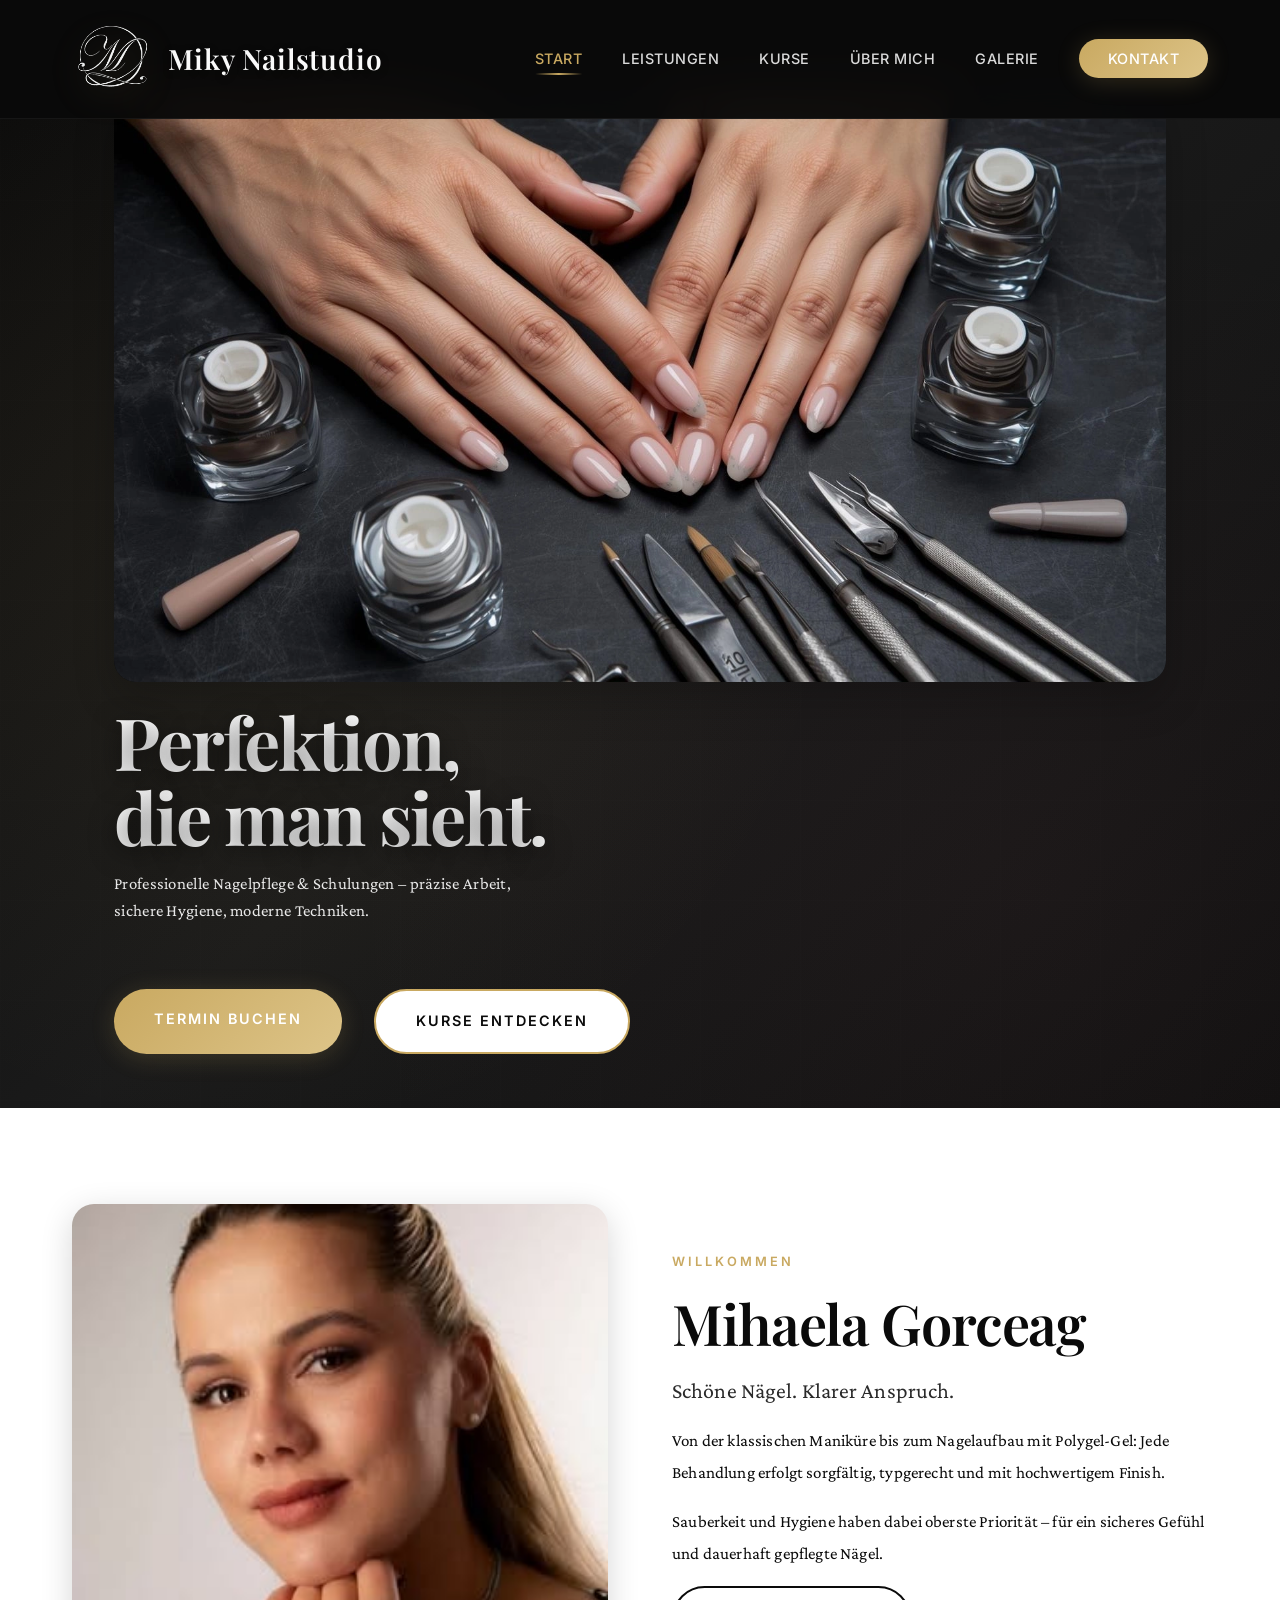
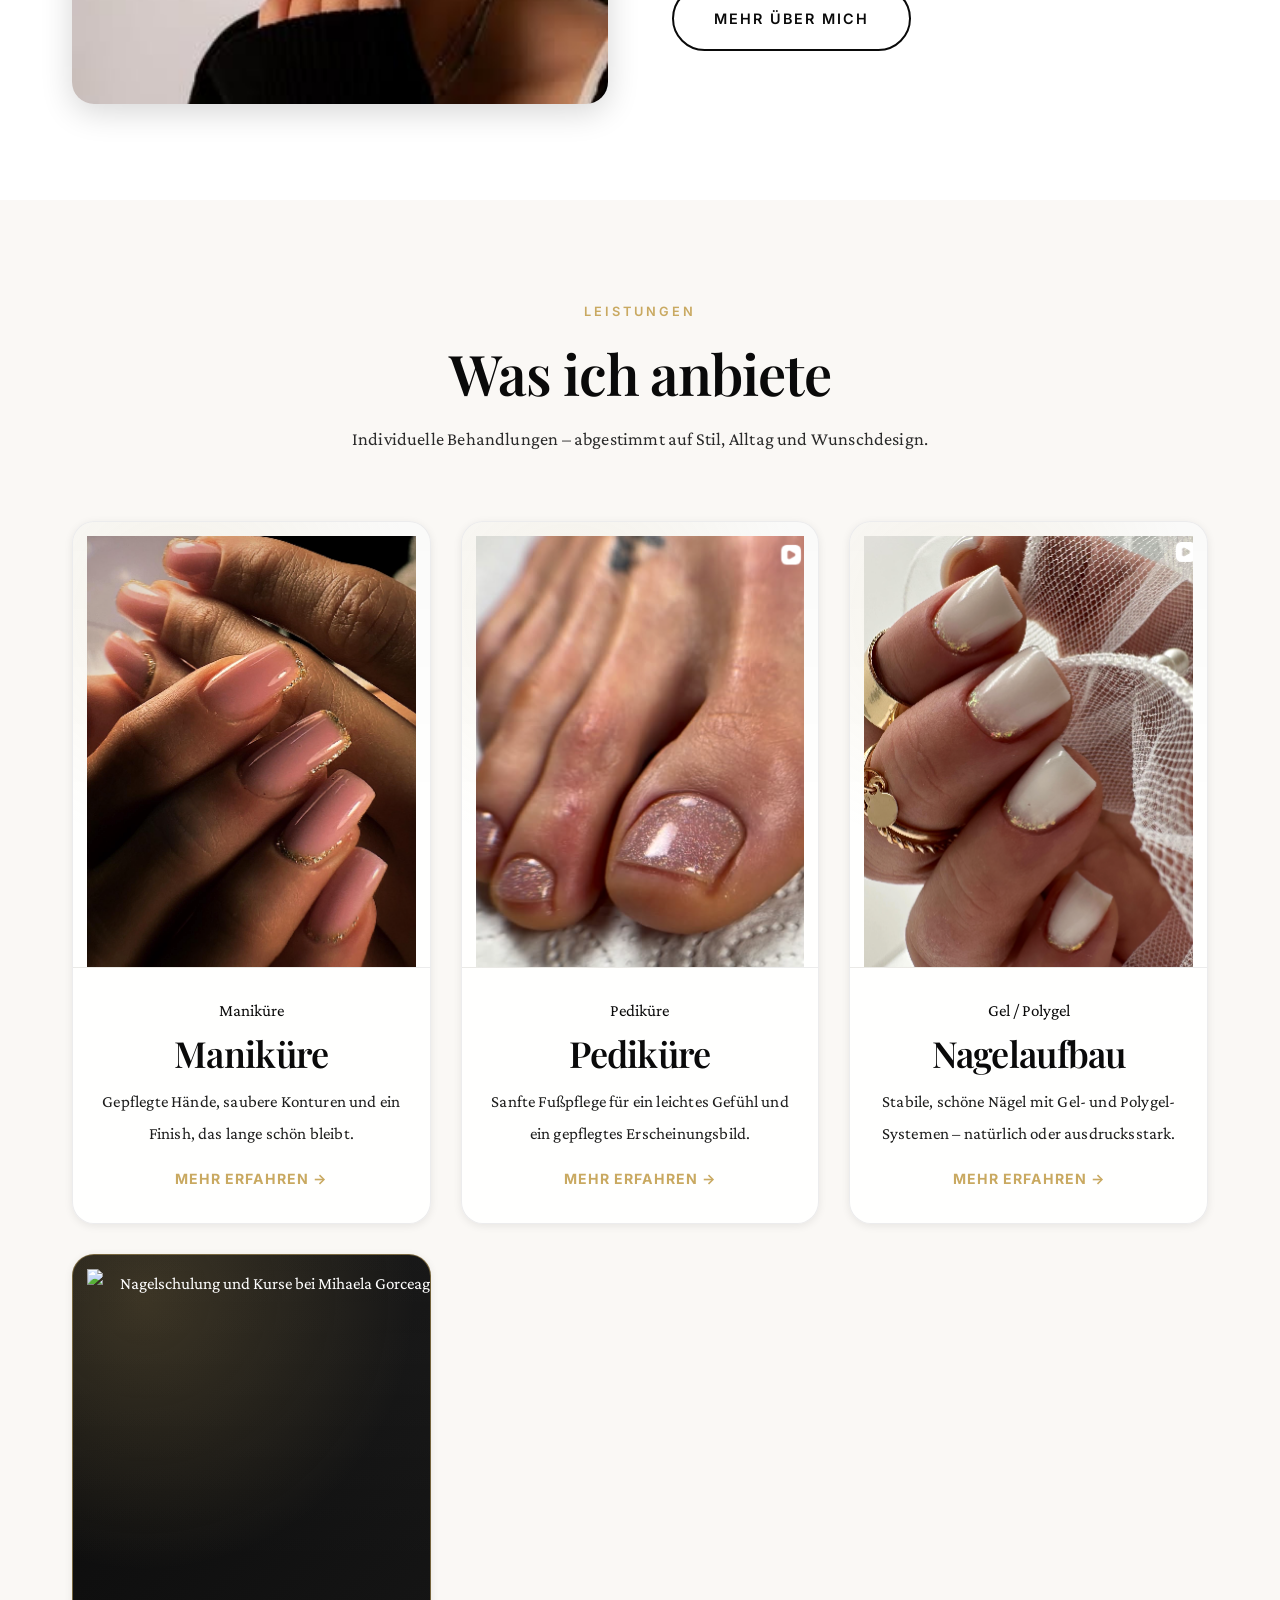
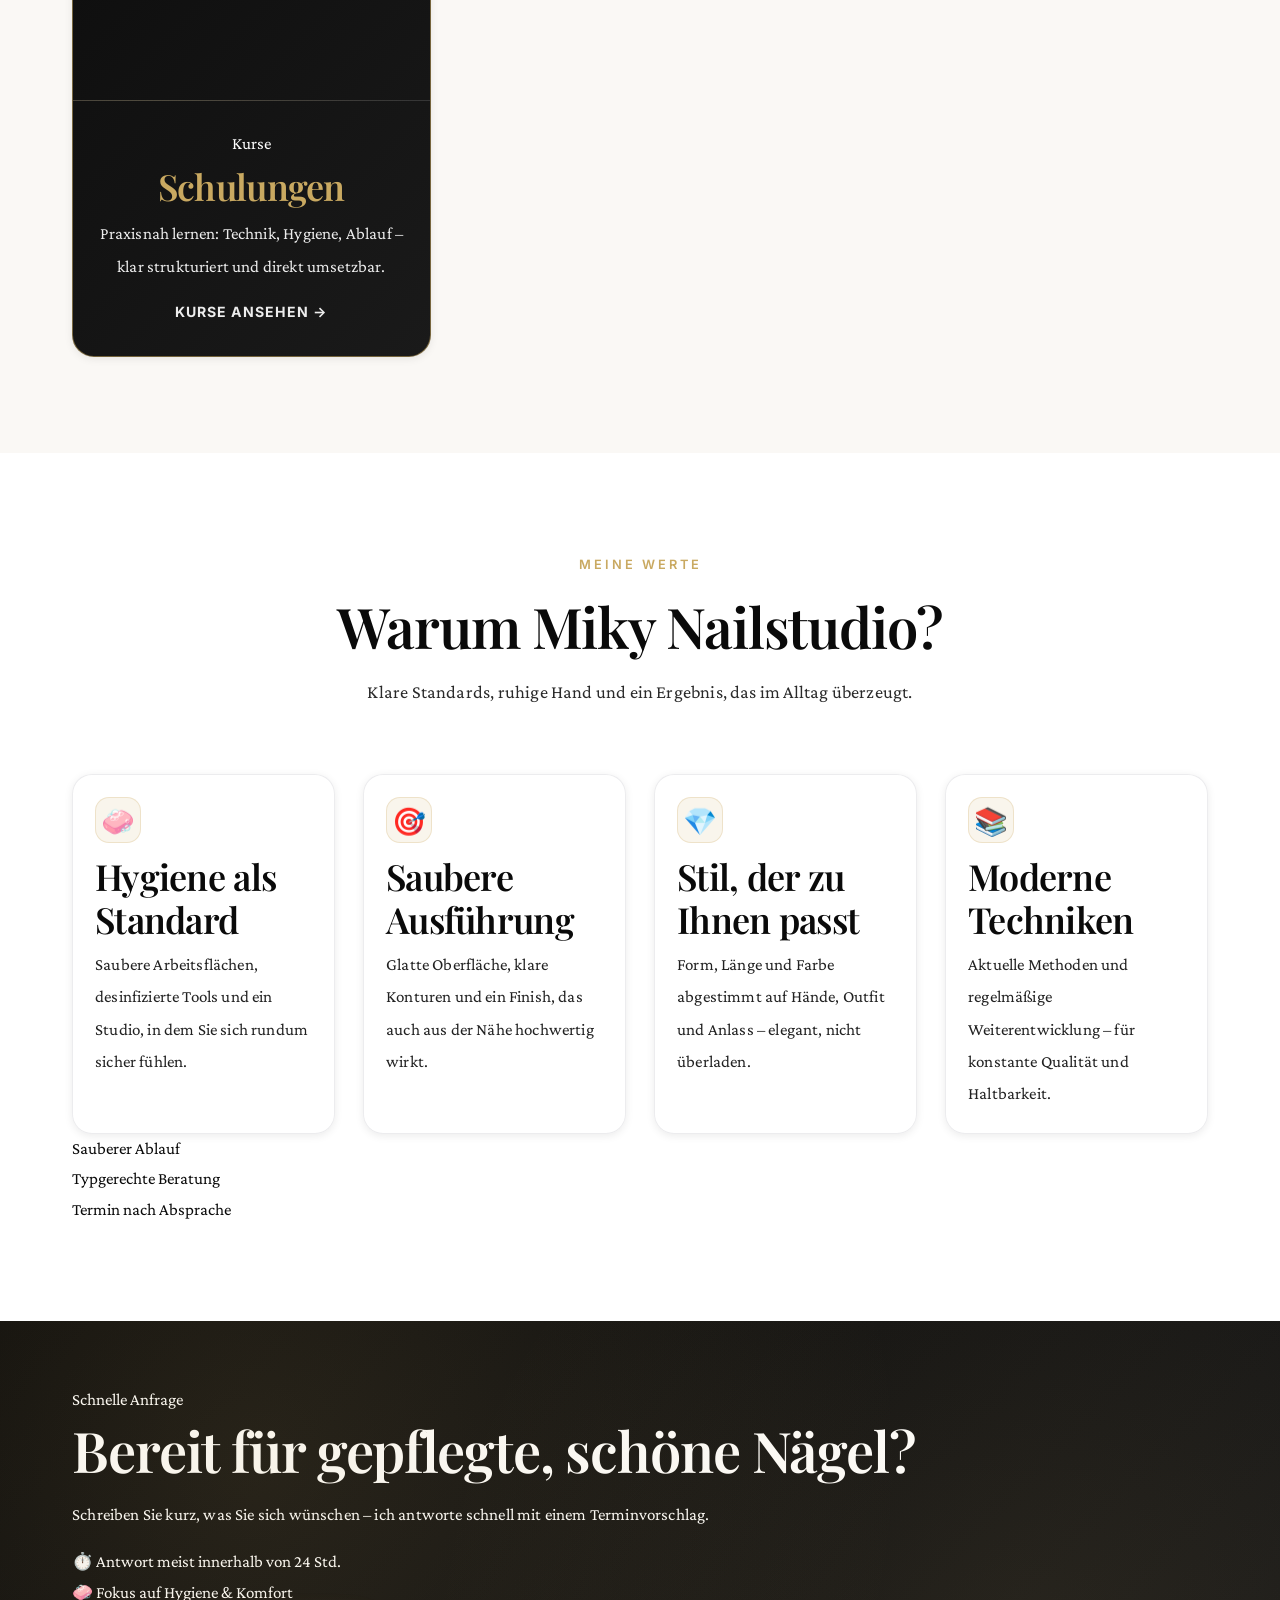
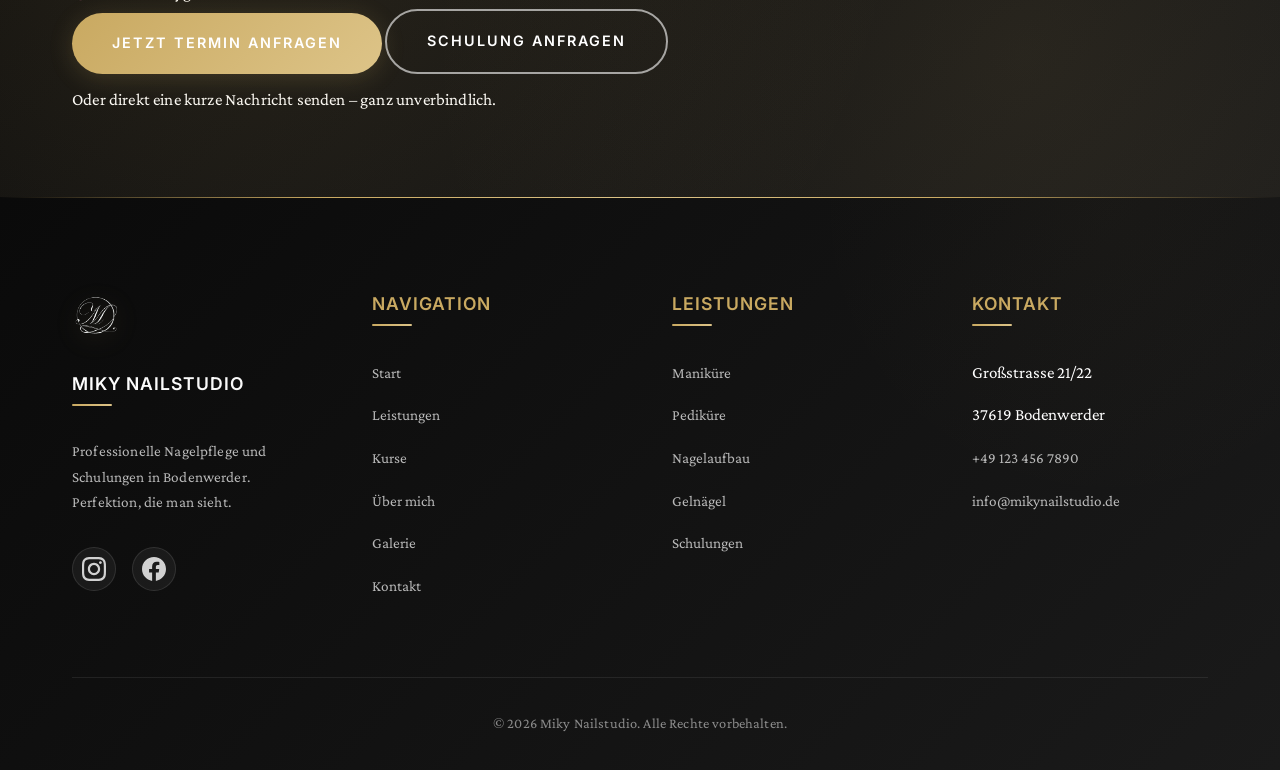
==== commit 26de8947: "Refactor code structure for improved readability and maintainability" ====
--- a/index.html
+++ b/index.html
@@ -5,6 +5,21 @@
     <meta name="viewport" content="width=device-width, initial-scale=1.0">
     <meta name="description" content="Miky Nailstudio - Professionelle Maniküre, Pediküre und Nagelkurse in Bodenwerder. Hygiene, Qualität und individuelle Betreuung seit über 20 Jahren.">
     <title>Miky Nailstudio | Professionelle Nagelstudio in Bodenwerder</title>
+
+    <!-- Open Graph -->
+    <meta property="og:type"        content="website">
+    <meta property="og:locale"      content="de_DE">
+    <meta property="og:site_name"   content="Miky Nailstudio">
+    <meta property="og:url"         content="https://mikynailstudio.de/">
+    <meta property="og:title"       content="Miky Nailstudio | Professionelle Nagelpflege in Bodenwerder">
+    <meta property="og:description" content="Professionelle Maniküre, Pediküre und Nagelaufbau in Bodenwerder. Mihaela Gorceag – Hygiene, Qualität und individuelle Betreuung.">
+    <meta property="og:image"       content="https://mikynailstudio.de/images/hero.webp">
+    <meta property="og:image:alt"   content="Professionelle Nagelpflege bei Miky Nailstudio Bodenwerder">
+
+    <!-- CHANGE: prevent indexing for preview -->
+    <!-- WHY: demo for client, not for Google -->
+    <meta name="robots" content="noindex, nofollow">
+
     
     <!-- УЛУЧШЕННЫЕ ПРЕМИУМ ШРИФТЫ -->
     <link rel="preconnect" href="https://fonts.googleapis.com">
@@ -13,6 +28,32 @@
     
     <!-- ССЫЛКА НА УЛУЧШЕННЫЙ CSS -->
     <link rel="stylesheet" href="style.css">
+
+    <!-- Schema.org LocalBusiness / NailSalon -->
+    <script type="application/ld+json">
+    {
+      "@context": "https://schema.org",
+      "@type": ["LocalBusiness", "NailSalon"],
+      "name": "Miky Nailstudio",
+      "description": "Professionelle Nagelpflege und Schulungen in Bodenwerder. Maniküre, Pediküre und Nagelaufbau mit höchsten Hygienestandards.",
+      "url": "https://mikynailstudio.de",
+      "telephone": "+491234567890",
+      "email": "info@mikynailstudio.de",
+      "image": "https://mikynailstudio.de/images/hero.webp",
+      "address": {
+        "@type": "PostalAddress",
+        "streetAddress": "Großstrasse 21/22",
+        "addressLocality": "Bodenwerder",
+        "postalCode": "37619",
+        "addressCountry": "DE"
+      },
+      "sameAs": [
+        "https://www.instagram.com/mikynails_2022/",
+        "https://www.facebook.com/mikynailstudio"
+      ],
+      "priceRange": "€€"
+    }
+    </script>
 </head>
 <body>
 
@@ -112,8 +153,8 @@
       <div class="service-card">
         <div class="service-media" aria-hidden="true">
           <img
-            src="images/manikür.PNG"
-            alt=""
+            src="images/manikuere.png"
+            alt="Maniküre – gepflegte Hände bei Miky Nailstudio Bodenwerder"
             loading="lazy"
             decoding="async"
             width="640"
@@ -136,8 +177,8 @@
       <div class="service-card">
         <div class="service-media" aria-hidden="true">
           <img
-            src="images/pedikür.PNG"
-            alt=""
+            src="images/pedikuere.png"
+            alt="Pediküre – professionelle Fußpflege bei Miky Nailstudio Bodenwerder"
             loading="lazy"
             decoding="async"
             width="640"
@@ -159,7 +200,7 @@
         <div class="service-media" aria-hidden="true">
           <img
             src="images/polygel.png"
-            alt=""
+            alt="Nagelaufbau mit Polygel und Gel-Systemen bei Miky Nailstudio"
             loading="lazy"
             decoding="async"
             width="640"
@@ -180,8 +221,8 @@
       <div class="service-card featured">
         <div class="service-media" aria-hidden="true">
           <img
-            src="images/schulungen.PNG"
-            alt=""
+            src="images/schulungen.png"
+            alt="Nagelschulung und Kurse bei Mihaela Gorceag – Miky Nailstudio"
             loading="lazy"
             decoding="async"
             width="640"
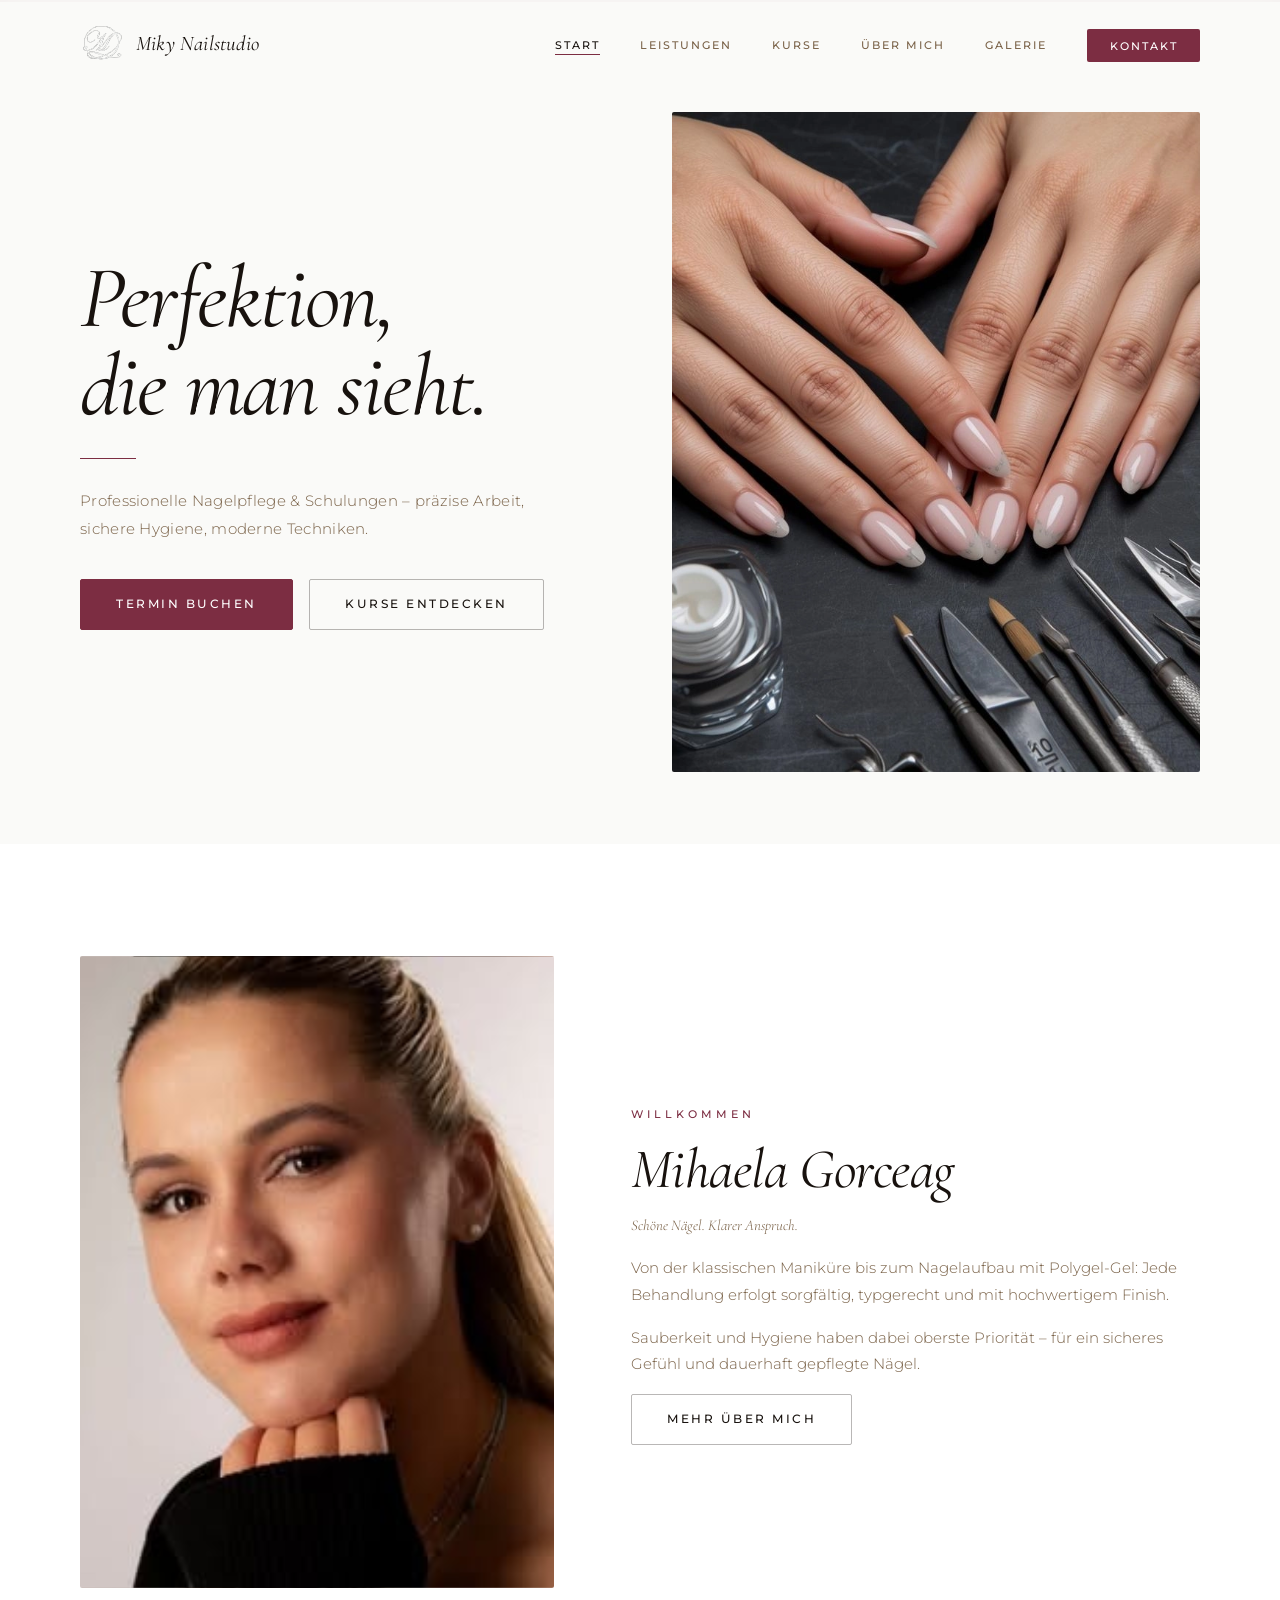
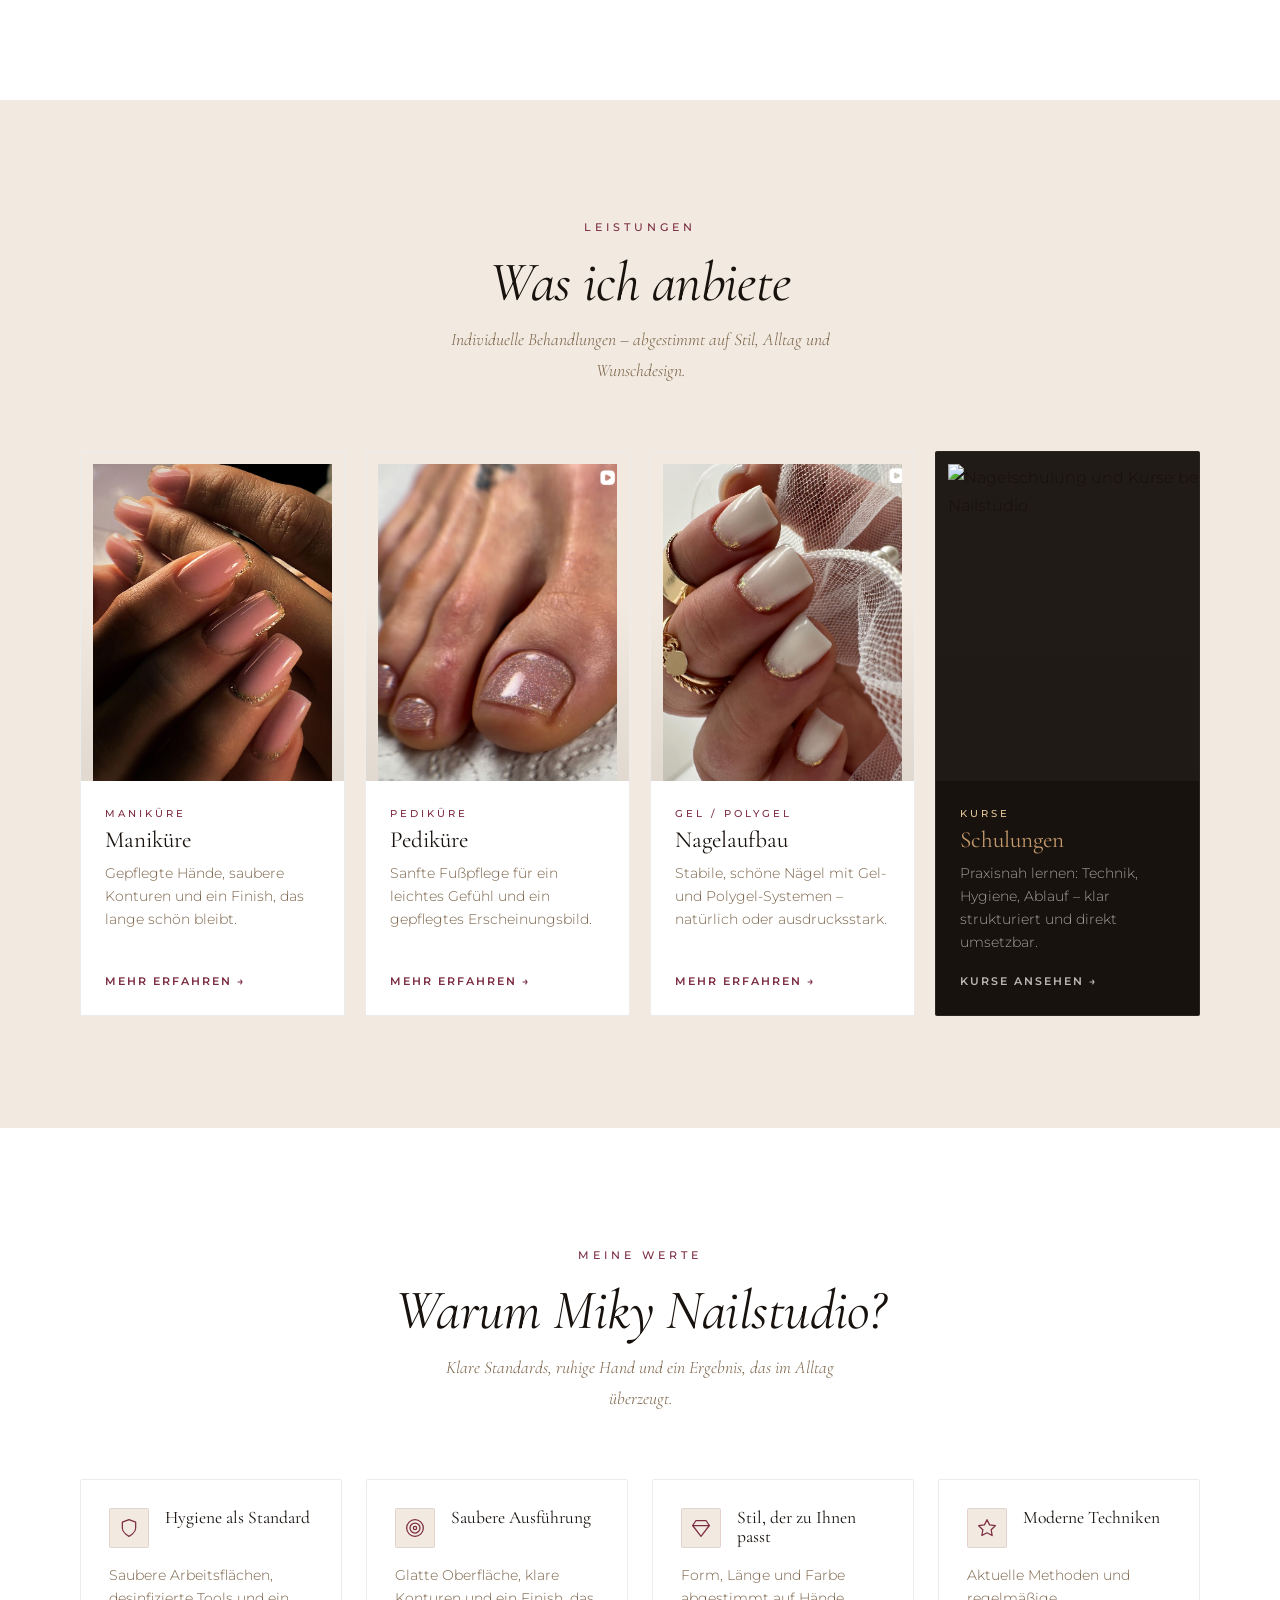
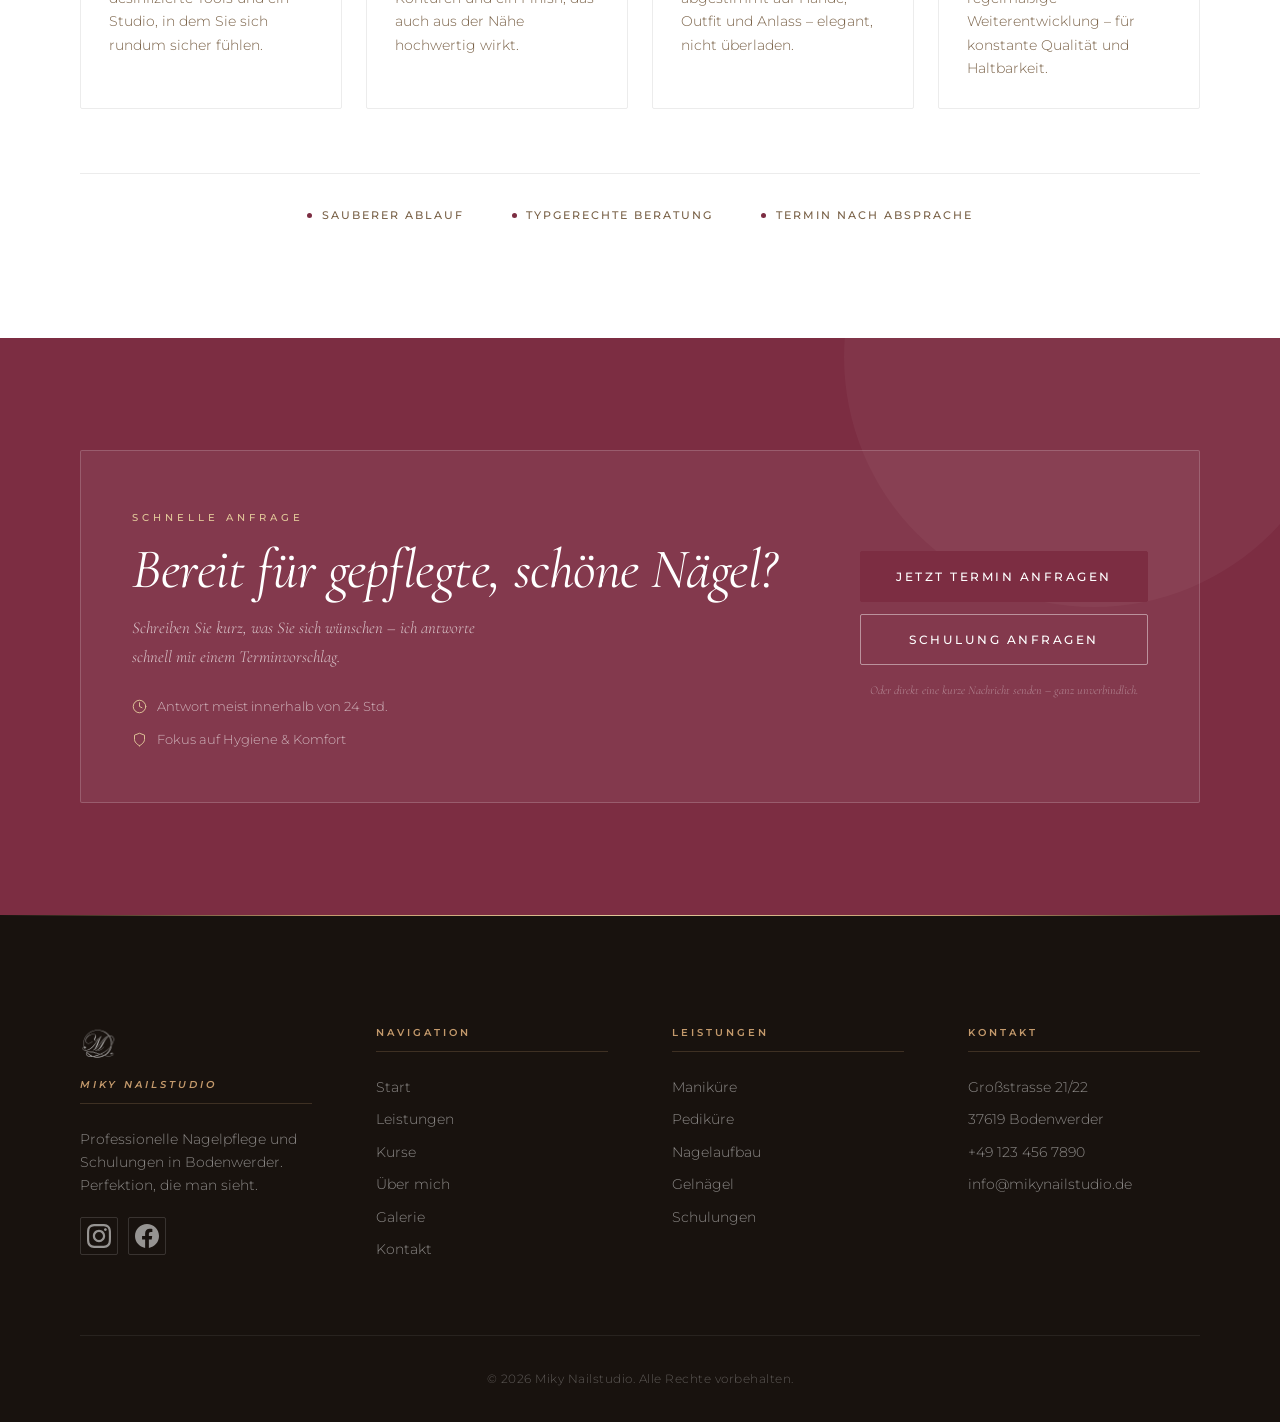
==== commit c5647f48: "Implement code changes to enhance functionality and improve performance" ====
--- a/index.html
+++ b/index.html
@@ -24,7 +24,7 @@
     <!-- УЛУЧШЕННЫЕ ПРЕМИУМ ШРИФТЫ -->
     <link rel="preconnect" href="https://fonts.googleapis.com">
     <link rel="preconnect" href="https://fonts.gstatic.com" crossorigin>
-    <link href="https://fonts.googleapis.com/css2?family=Playfair+Display:ital,wght@0,400;0,500;0,600;0,700;1,400&family=Crimson+Pro:wght@300;400;500;600&family=Inter:wght@300;400;500;600&display=swap" rel="stylesheet">
+    <link href="https://fonts.googleapis.com/css2?family=Cormorant+Garamond:ital,wght@0,300;0,400;0,500;0,600;1,400;1,500&family=Montserrat:wght@300;400;500;600;700&display=swap" rel="stylesheet">
     
     <!-- ССЫЛКА НА УЛУЧШЕННЫЙ CSS -->
     <link rel="stylesheet" href="style.css">
@@ -257,7 +257,9 @@
     <div class="values-grid premium-values" role="list">
       <div class="value-item premium-card" role="listitem">
         <div class="value-top">
-          <div class="value-icon" aria-hidden="true">🧼</div>
+          <div class="value-icon" aria-hidden="true">
+            <svg width="20" height="20" viewBox="0 0 24 24" fill="none" stroke="currentColor" stroke-width="1.5" stroke-linecap="round" stroke-linejoin="round"><path d="M12 22s8-4 8-10V5l-8-3-8 3v7c0 6 8 10 8 10z"/></svg>
+          </div>
           <h3>Hygiene als Standard</h3>
         </div>
         <p>Saubere Arbeitsflächen, desinfizierte Tools und ein Studio, in dem Sie sich rundum sicher fühlen.</p>
@@ -265,7 +267,9 @@
 
       <div class="value-item premium-card" role="listitem">
         <div class="value-top">
-          <div class="value-icon" aria-hidden="true">🎯</div>
+          <div class="value-icon" aria-hidden="true">
+            <svg width="20" height="20" viewBox="0 0 24 24" fill="none" stroke="currentColor" stroke-width="1.5" stroke-linecap="round" stroke-linejoin="round"><circle cx="12" cy="12" r="10"/><circle cx="12" cy="12" r="6"/><circle cx="12" cy="12" r="2"/></svg>
+          </div>
           <h3>Saubere Ausführung</h3>
         </div>
         <p>Glatte Oberfläche, klare Konturen und ein Finish, das auch aus der Nähe hochwertig wirkt.</p>
@@ -273,7 +277,9 @@
 
       <div class="value-item premium-card" role="listitem">
         <div class="value-top">
-          <div class="value-icon" aria-hidden="true">💎</div>
+          <div class="value-icon" aria-hidden="true">
+            <svg width="20" height="20" viewBox="0 0 24 24" fill="none" stroke="currentColor" stroke-width="1.5" stroke-linecap="round" stroke-linejoin="round"><path d="M6 3h12l4 6-10 13L2 9l4-6z"/><path d="M2 9h20"/></svg>
+          </div>
           <h3>Stil, der zu Ihnen passt</h3>
         </div>
         <p>Form, Länge und Farbe abgestimmt auf Hände, Outfit und Anlass – elegant, nicht überladen.</p>
@@ -281,7 +287,9 @@
 
       <div class="value-item premium-card" role="listitem">
         <div class="value-top">
-          <div class="value-icon" aria-hidden="true">📚</div>
+          <div class="value-icon" aria-hidden="true">
+            <svg width="20" height="20" viewBox="0 0 24 24" fill="none" stroke="currentColor" stroke-width="1.5" stroke-linecap="round" stroke-linejoin="round"><polygon points="12 2 15.09 8.26 22 9.27 17 14.14 18.18 21.02 12 17.77 5.82 21.02 7 14.14 2 9.27 8.91 8.26 12 2"/></svg>
+          </div>
           <h3>Moderne Techniken</h3>
         </div>
         <p>Aktuelle Methoden und regelmäßige Weiterentwicklung – für konstante Qualität und Haltbarkeit.</p>
@@ -311,8 +319,14 @@
         <p>Schreiben Sie kurz, was Sie sich wünschen – ich antworte schnell mit einem Terminvorschlag.</p>
 
         <div class="cta-meta" aria-label="Kontaktmöglichkeiten">
-          <div class="cta-meta-item">⏱️ Antwort meist innerhalb von 24 Std.</div>
-          <div class="cta-meta-item">🧼 Fokus auf Hygiene & Komfort</div>
+          <div class="cta-meta-item">
+            <svg width="15" height="15" viewBox="0 0 24 24" fill="none" stroke="currentColor" stroke-width="1.5" stroke-linecap="round" stroke-linejoin="round" aria-hidden="true"><circle cx="12" cy="12" r="10"/><polyline points="12 6 12 12 16 14"/></svg>
+            Antwort meist innerhalb von 24 Std.
+          </div>
+          <div class="cta-meta-item">
+            <svg width="15" height="15" viewBox="0 0 24 24" fill="none" stroke="currentColor" stroke-width="1.5" stroke-linecap="round" stroke-linejoin="round" aria-hidden="true"><path d="M12 22s8-4 8-10V5l-8-3-8 3v7c0 6 8 10 8 10z"/></svg>
+            Fokus auf Hygiene &amp; Komfort
+          </div>
         </div>
       </div>
 
--- a/style.css
+++ b/style.css
@@ -1,1228 +1,1853 @@
-/* ==========================================
-   MIKY NAILSTUDIO - УЛУЧШЕННЫЕ ПРЕМИУМ СТИЛИ
-   Элегантный дизайн с новыми шрифтами
-   ========================================== */
-
-/* ==========================================
-   1. RESET & BASE STYLES
-   ========================================== */
-* {
-    margin: 0;
-    padding: 0;
-    box-sizing: border-box;
-}
-
+/* ============================================
+   MIKY NAILSTUDIO — EDITORIAL LUXURY
+   Direction C: Cormorant Garamond + Montserrat
+   Palette: Off-white · Bordeaux · Warm Gold · Champagne
+   ============================================ */
+
+/* ── RESET ───────────────────────────────── */
+*, *::before, *::after { margin: 0; padding: 0; box-sizing: border-box; }
+img, video { display: block; max-width: 100%; }
+button, input, select, textarea { font: inherit; }
+a { text-decoration: none; }
+ul { list-style: none; }
+
+/* ── CUSTOM PROPERTIES ───────────────────── */
 :root {
-    /* Цветовая палитра - роскошная и современная */
-    --color-dark: #0a0a0a;
-    --color-dark-gray: #1a1a1a;
-    --color-medium-gray: #2a2a2a;
-    --color-light-gray: #f8f8f8;
-    --color-white: #ffffff;
-    --color-cream: #faf8f5;
-    --color-gold: #c9a961;
-    --color-gold-dark: #a88a4d;
-    --color-gold-light: #ddc488;
-    --color-rose-gold: #b76e79;
-    --color-champagne: #f7e7ce;
-    
-    /* УЛУЧШЕННЫЕ ШРИФТЫ - более элегантные и читаемые */
-    --font-display: 'Playfair Display', 'Cormorant Garamond', Georgia, serif;
-    --font-heading: 'Playfair Display', serif;
-    --font-body: 'Crimson Pro', Georgia, serif;
-    --font-ui: 'Inter', -apple-system, BlinkMacSystemFont, sans-serif;
-    --font-accent: 'Playfair Display', cursive;
-    
-    /* Spacing */
-    --spacing-xs: 0.5rem;
-    --spacing-sm: 1rem;
-    --spacing-md: 2rem;
-    --spacing-lg: 4rem;
-    --spacing-xl: 6rem;
-    
-    /* Transitions - более плавные */
-    --transition-fast: 0.2s cubic-bezier(0.4, 0, 0.2, 1);
-    --transition-normal: 0.35s cubic-bezier(0.4, 0, 0.2, 1);
-    --transition-slow: 0.6s cubic-bezier(0.4, 0, 0.2, 1);
-    --transition-spring: 0.6s cubic-bezier(0.34, 1.56, 0.64, 1);
-    
-    /* Shadows */
-    --shadow-sm: 0 2px 8px rgba(0, 0, 0, 0.08);
-    --shadow-md: 0 4px 16px rgba(0, 0, 0, 0.12);
-    --shadow-lg: 0 8px 32px rgba(0, 0, 0, 0.16);
-    --shadow-gold: 0 4px 24px rgba(201, 169, 97, 0.2);
-}
-
-html {
-    scroll-behavior: smooth;
-}
+  --c-bg:          #FAFAF8;
+  --c-bg-alt:      #F2EAE0;
+  --c-surface:     #FFFFFF;
+  --c-dark:        #18120E;
+  --c-bordeaux:    #7C2D42;
+  --c-bordeaux-lt: #A64E62;
+  --c-gold:        #C49A6C;
+  --c-gold-lt:     #E2C89A;
+  --c-text:        #18120E;
+  --c-text-muted:  #7A6248;
+  --c-border:      rgba(124,45,66,0.12);
+  --c-border-neu:  rgba(24,18,14,0.08);
+
+  --font-serif: 'Cormorant Garamond', 'Cormorant', Georgia, serif;
+  --font-sans:  'Montserrat', -apple-system, BlinkMacSystemFont, sans-serif;
+
+  --sp-xs: 0.5rem;
+  --sp-sm: 1rem;
+  --sp-md: 2rem;
+  --sp-lg: 4rem;
+  --sp-xl: 7rem;
+
+  --ease:      200ms cubic-bezier(0.4, 0, 0.2, 1);
+  --ease-slow: 550ms cubic-bezier(0.4, 0, 0.2, 1);
+
+  --sh-sm: 0 2px 10px rgba(24,18,14,0.06);
+  --sh-md: 0 6px 28px rgba(24,18,14,0.09);
+  --sh-lg: 0 14px 50px rgba(24,18,14,0.12);
+
+  /* Legacy aliases */
+  --color-dark:       var(--c-dark);
+  --color-dark-gray:  #2A1A10;
+  --color-gold:       var(--c-gold);
+  --color-gold-light: var(--c-gold-lt);
+  --color-gold-dark:  #9A7040;
+  --color-white:      var(--c-surface);
+  --color-cream:      var(--c-bg-alt);
+  --color-light-gray: var(--c-bg-alt);
+  --color-medium-gray: var(--c-text-muted);
+  --shadow-sm: var(--sh-sm);
+  --shadow-md: var(--sh-md);
+  --shadow-lg: var(--sh-lg);
+  --shadow-gold: 0 4px 20px rgba(196,154,108,0.20);
+  --transition-fast: var(--ease);
+  --transition-normal: var(--ease);
+  --transition-slow: var(--ease-slow);
+  --transition-spring: 0.5s cubic-bezier(0.34,1.2,0.64,1);
+  --font-display: var(--font-serif);
+  --font-heading: var(--font-serif);
+  --font-body: var(--font-sans);
+  --font-ui: var(--font-sans);
+  --font-accent: var(--font-serif);
+  --spacing-xs: var(--sp-xs);
+  --spacing-sm: var(--sp-sm);
+  --spacing-md: var(--sp-md);
+  --spacing-lg: var(--sp-lg);
+  --spacing-xl: var(--sp-xl);
+}
+
+/* ── BASE ────────────────────────────────── */
+html { scroll-behavior: smooth; }
 
 body {
-    font-family: var(--font-body);
-    font-size: 17px;
-    font-weight: 400;
-    line-height: 1.8;
-    color: var(--color-dark);
-    background-color: var(--color-white);
-    overflow-x: hidden;
-    -webkit-font-smoothing: antialiased;
-    -moz-osx-font-smoothing: grayscale;
+  font-family: var(--font-sans);
+  font-size: 16px;
+  font-weight: 300;
+  line-height: 1.75;
+  color: var(--c-text);
+  background: var(--c-bg);
+  overflow-x: hidden;
+  -webkit-font-smoothing: antialiased;
 }
 
 .container {
-    max-width: 1200px;
-    margin: 0 auto;
-    padding: 0 var(--spacing-md);
-}
-
-/* ==========================================
-   2. УЛУЧШЕННАЯ ТИПОГРАФИКА
-   ========================================== */
-h1, h2, h3, h4, h5, h6 {
-    font-family: var(--font-heading);
-    font-weight: 600;
-    line-height: 1.2;
-    margin-bottom: var(--spacing-sm);
-    letter-spacing: -0.02em;
+  max-width: 1200px;
+  margin: 0 auto;
+  padding: 0 clamp(1.5rem, 4vw, 2.5rem);
+}
+
+section { padding: var(--sp-xl) 0; }
+
+/* ── TYPOGRAPHY ──────────────────────────── */
+h1, h2, h3, h4 {
+  font-family: var(--font-serif);
+  font-weight: 400;
+  line-height: 1.1;
 }
 
 h1 {
-    font-size: clamp(2.75rem, 6vw, 4.5rem);
-    font-weight: 700;
-    letter-spacing: -0.03em;
+  font-size: clamp(3rem, 7.5vw, 5.5rem);
+  font-style: italic;
+  letter-spacing: -0.02em;
+  line-height: 1.0;
 }
 
 h2 {
-    font-size: clamp(2.25rem, 4.5vw, 3.5rem);
-    font-weight: 600;
+  font-size: clamp(2.1rem, 4.5vw, 3.5rem);
+  font-style: italic;
+  letter-spacing: -0.01em;
 }
 
 h3 {
-    font-size: clamp(1.75rem, 3vw, 2.25rem);
-    font-weight: 600;
-}
-
-p {
-    margin-bottom: var(--spacing-sm);
-    font-weight: 400;
-    letter-spacing: 0.01em;
-    line-height: 1.9;
-}
+  font-size: clamp(1.4rem, 2.5vw, 1.9rem);
+}
+
+h4 {
+  font-family: var(--font-sans);
+  font-size: 0.78rem;
+  font-weight: 600;
+  letter-spacing: 2px;
+  text-transform: uppercase;
+}
+
+p { margin-bottom: 1rem; }
+
+p:last-child { margin-bottom: 0; }
 
 .lead {
-    font-size: 1.375rem;
-    font-weight: 400;
-    color: var(--color-medium-gray);
-    line-height: 1.7;
-    letter-spacing: 0.005em;
+  font-family: var(--font-serif);
+  font-size: clamp(1.1rem, 1.8vw, 1.35rem);
+  font-style: italic;
+  color: var(--c-text-muted);
+  line-height: 1.6;
+  font-weight: 300;
 }
 
 .section-label {
-    display: inline-block;
-    font-family: var(--font-ui);
-    font-size: 0.8rem;
-    font-weight: 600;
-    text-transform: uppercase;
-    letter-spacing: 3px;
-    color: var(--color-gold);
-    margin-bottom: var(--spacing-sm);
+  display: inline-block;
+  font-family: var(--font-sans);
+  font-size: 0.68rem;
+  font-weight: 500;
+  text-transform: uppercase;
+  letter-spacing: 4px;
+  color: var(--c-bordeaux);
+  margin-bottom: 0.9rem;
 }
 
 .section-header {
-    text-align: center;
-    margin-bottom: var(--spacing-lg);
+  text-align: center;
+  margin-bottom: var(--sp-lg);
 }
 
 .section-header p {
-    font-size: 1.15rem;
-    color: var(--color-medium-gray);
-    max-width: 640px;
-    margin: 0 auto;
-    font-weight: 400;
-}
-
-/* ==========================================
-   3. УЛУЧШЕННЫЕ КНОПКИ
-   ========================================== */
+  font-family: var(--font-serif);
+  font-style: italic;
+  font-size: 1.1rem;
+  color: var(--c-text-muted);
+  margin: 0.75rem auto 0;
+  max-width: 56ch;
+}
+
+.section-title {
+  font-family: var(--font-serif);
+  font-size: clamp(1.9rem, 4vw, 2.9rem);
+  font-style: italic;
+  margin-bottom: var(--sp-lg);
+  padding-bottom: 1.25rem;
+  border-bottom: 1px solid var(--c-border-neu);
+}
+
+/* ── BUTTONS ─────────────────────────────── */
 .btn {
-    display: inline-block;
-    padding: 1.1rem 2.5rem;
-    font-family: var(--font-ui);
-    font-size: 0.9rem;
-    font-weight: 600;
-    text-decoration: none;
-    text-align: center;
-    border: none;
-    border-radius: 50px;
-    cursor: pointer;
-    transition: all var(--transition-spring);
-    text-transform: uppercase;
-    letter-spacing: 2px;
-    position: relative;
-    overflow: hidden;
-}
-
-.btn::before {
-    content: '';
-    position: absolute;
-    top: 50%;
-    left: 50%;
-    width: 0;
-    height: 0;
-    border-radius: 50%;
-    background: rgba(255, 255, 255, 0.1);
-    transform: translate(-50%, -50%);
-    transition: width 0.6s, height 0.6s;
-}
-
-.btn:hover::before {
-    width: 300px;
-    height: 300px;
+  display: inline-flex;
+  align-items: center;
+  justify-content: center;
+  gap: 0.5rem;
+  padding: 0.9rem 2.2rem;
+  font-family: var(--font-sans);
+  font-size: 0.72rem;
+  font-weight: 500;
+  text-transform: uppercase;
+  letter-spacing: 2.5px;
+  border: 1px solid transparent;
+  border-radius: 2px;
+  cursor: pointer;
+  transition: background var(--ease), border-color var(--ease), color var(--ease), transform var(--ease), box-shadow var(--ease);
+  white-space: nowrap;
 }
 
 .btn-primary {
-    background: linear-gradient(135deg, var(--color-gold) 0%, var(--color-gold-light) 100%);
-    color: var(--color-white);
-    box-shadow: var(--shadow-gold);
+  background: var(--c-bordeaux);
+  color: #fff;
+  border-color: var(--c-bordeaux);
 }
 
 .btn-primary:hover {
-    background: linear-gradient(135deg, var(--color-gold-dark) 0%, var(--color-gold) 100%);
-    transform: translateY(-3px);
-    box-shadow: 0 8px 32px rgba(201, 169, 97, 0.35);
+  background: var(--c-bordeaux-lt);
+  border-color: var(--c-bordeaux-lt);
+  transform: translateY(-1px);
+  box-shadow: var(--sh-md);
 }
 
 .btn-secondary {
-    background: var(--color-white);
-    color: var(--color-dark);
-    border: 2px solid var(--color-gold);
+  background: transparent;
+  color: var(--c-text);
+  border-color: rgba(24,18,14,0.30);
 }
 
 .btn-secondary:hover {
-    background: var(--color-gold);
-    color: var(--color-white);
-    transform: translateY(-3px);
+  background: var(--c-text);
+  border-color: var(--c-text);
+  color: #fff;
+  transform: translateY(-1px);
 }
 
 .btn-outline {
-    background: transparent;
-    color: var(--color-dark);
-    border: 2px solid var(--color-dark);
+  background: transparent;
+  color: var(--c-text);
+  border-color: rgba(24,18,14,0.30);
 }
 
 .btn-outline:hover {
-    background: var(--color-dark);
-    color: var(--color-white);
-    transform: translateY(-3px);
+  background: var(--c-text);
+  border-color: var(--c-text);
+  color: #fff;
+  transform: translateY(-1px);
 }
 
 .btn-outline-light {
-    background: transparent;
-    color: var(--color-white);
-    border: 2px solid rgba(255, 255, 255, 0.6);
+  background: transparent;
+  color: #fff;
+  border-color: rgba(255,255,255,0.45);
 }
 
 .btn-outline-light:hover {
-    background: var(--color-white);
-    color: var(--color-dark);
-    border-color: var(--color-white);
-    transform: translateY(-3px);
-}
-
-/* ==========================================
-   4. NAVIGATION - УЛУЧШЕННАЯ
-   ========================================== */
+  background: rgba(255,255,255,0.10);
+  border-color: rgba(255,255,255,0.75);
+  transform: translateY(-1px);
+}
+
+/* ── NAVIGATION ──────────────────────────── */
 .navbar {
-    position: fixed;
-    top: 0;
-    left: 0;
-    right: 0;
-    background: rgba(10, 10, 10, 0.97);
-    backdrop-filter: blur(20px) saturate(180%);
-    -webkit-backdrop-filter: blur(20px) saturate(180%);
-    padding: 1.2rem 0;
-    z-index: 1000;
-    transition: all var(--transition-normal);
-    border-bottom: 1px solid rgba(255, 255, 255, 0.05);
+  position: fixed;
+  top: 0; left: 0; right: 0;
+  background: rgba(250,250,248,0.95);
+  -webkit-backdrop-filter: blur(16px);
+  backdrop-filter: blur(16px);
+  padding: 1.4rem 0;
+  z-index: 1000;
+  border-bottom: 1px solid transparent;
+  transition: padding var(--ease), border-color var(--ease), box-shadow var(--ease);
 }
 
 .navbar.scrolled {
-    padding: 0.8rem 0;
-    background: rgba(10, 10, 10, 0.98);
-    box-shadow: 0 4px 24px rgba(0, 0, 0, 0.3);
+  padding: 1rem 0;
+  border-bottom-color: var(--c-border-neu);
+  box-shadow: 0 1px 20px rgba(24,18,14,0.05);
 }
 
 .navbar .container {
-    display: flex;
-    justify-content: space-between;
-    align-items: center;
-}
-
-/* BRAND - УЛУЧШЕННАЯ СЕКЦИЯ ЛОГО */
+  display: flex;
+  justify-content: space-between;
+  align-items: center;
+}
+
 .brand {
-    display: inline-flex;
-    align-items: center;
-    gap: 16px;
-    text-decoration: none;
-    white-space: nowrap;
-    transition: all var(--transition-normal);
-}
-
-.brand:hover {
-    transform: translateY(-1px);
+  display: inline-flex;
+  align-items: center;
+  gap: 12px;
+  cursor: pointer;
 }
 
 .brand-logo {
-    height: 80px;
-    width: auto;
-    display: block;
-    object-fit: contain;
-    filter: drop-shadow(0 8px 16px rgba(201, 169, 97, 0.25));
-    transition: all var(--transition-normal);
-}
-
-.brand:hover .brand-logo {
-    filter: drop-shadow(0 12px 24px rgba(201, 169, 97, 0.4));
-}
+  height: 44px;
+  width: auto;
+  display: block;
+  object-fit: contain;
+  transition: opacity var(--ease);
+}
+
+.brand:hover .brand-logo { opacity: 0.7; }
 
 .brand-wordmark {
-    font-family: var(--font-accent);
-    font-weight: 600;
-    font-size: 28px;
-    letter-spacing: 0.03em;
-    line-height: 1;
-    color: rgba(255, 255, 255, 0.98);
-    text-shadow: 0 2px 8px rgba(0, 0, 0, 0.3);
-}
-
-/* NAVIGATION MENU */
+  font-family: var(--font-serif);
+  font-size: 1.3rem;
+  font-style: italic;
+  font-weight: 400;
+  color: var(--c-dark);
+  white-space: nowrap;
+  letter-spacing: 0.01em;
+}
+
 .nav-menu {
-    display: flex;
-    list-style: none;
-    gap: 2.5rem;
-    align-items: center;
-    margin-left: auto;
+  display: flex;
+  align-items: center;
+  gap: 2.5rem;
 }
 
 .nav-menu a {
-    color: rgba(255, 255, 255, 0.85);
-    text-decoration: none;
-    font-family: var(--font-ui);
-    font-weight: 500;
-    font-size: 0.9rem;
-    letter-spacing: 0.5px;
-    transition: color var(--transition-fast);
-    position: relative;
-    text-transform: uppercase;
+  font-family: var(--font-sans);
+  font-size: 0.70rem;
+  font-weight: 500;
+  text-transform: uppercase;
+  letter-spacing: 2px;
+  color: var(--c-text-muted);
+  position: relative;
+  transition: color var(--ease);
+  cursor: pointer;
 }
 
 .nav-menu a::after {
-    content: '';
-    position: absolute;
-    bottom: -8px;
-    left: 50%;
-    transform: translateX(-50%);
-    width: 0;
-    height: 2px;
-    background: linear-gradient(90deg, transparent, var(--color-gold), transparent);
-    transition: width var(--transition-normal);
+  content: '';
+  position: absolute;
+  bottom: -3px; left: 0;
+  width: 0; height: 1px;
+  background: var(--c-bordeaux);
+  transition: width var(--ease);
 }
 
 .nav-menu a:hover,
 .nav-menu a.active {
-    color: var(--color-gold);
+  color: var(--c-dark);
 }
 
 .nav-menu a:hover::after,
 .nav-menu a.active::after {
-    width: 100%;
+  width: 100%;
 }
 
 .nav-menu a.cta-nav {
-    background: linear-gradient(135deg, var(--color-gold) 0%, var(--color-gold-light) 100%);
-    padding: 0.7rem 1.8rem;
-    border-radius: 50px;
-    color: var(--color-white);
-    box-shadow: var(--shadow-gold);
-}
-
-.nav-menu a.cta-nav::after {
-    display: none;
-}
+  padding: 0.6rem 1.4rem;
+  background: var(--c-bordeaux);
+  color: #fff;
+  border-radius: 2px;
+}
+
+.nav-menu a.cta-nav::after { display: none; }
 
 .nav-menu a.cta-nav:hover {
-    background: linear-gradient(135deg, var(--color-gold-dark) 0%, var(--color-gold) 100%);
-    transform: translateY(-2px);
-    box-shadow: 0 6px 24px rgba(201, 169, 97, 0.3);
+  background: var(--c-bordeaux-lt);
+  color: #fff;
 }
 
 .mobile-menu-toggle {
-    display: none;
-    flex-direction: column;
-    gap: 5px;
-    background: none;
-    border: none;
-    cursor: pointer;
-    padding: 0.5rem;
+  display: none;
+  flex-direction: column;
+  gap: 5px;
+  background: none;
+  border: none;
+  cursor: pointer;
+  padding: 0.4rem;
 }
 
 .mobile-menu-toggle span {
-    width: 28px;
-    height: 2px;
-    background: var(--color-gold);
-    transition: all var(--transition-normal);
-    border-radius: 2px;
-}
-
-/* ==========================================
-   5. HERO SECTION - ЗНАЧИТЕЛЬНО УЛУЧШЕН
-   ========================================== */
+  width: 24px;
+  height: 1.5px;
+  background: var(--c-dark);
+  border-radius: 0;
+  transition: all var(--ease);
+}
+
+.mobile-menu-toggle.active span:nth-child(1) {
+  transform: rotate(45deg) translate(4.5px, 4.5px);
+}
+.mobile-menu-toggle.active span:nth-child(2) { opacity: 0; }
+.mobile-menu-toggle.active span:nth-child(3) {
+  transform: rotate(-45deg) translate(4.5px, -4.5px);
+}
+
+/* ── HERO ─────────────────────────────────── */
 .hero {
-    position: relative;
-    height: auto;
-    min-height: 0;
-    padding: clamp(88px, 10vh, 120px) 0 clamp(44px, 6vh, 72px);
-    display: block;
-    background: linear-gradient(135deg, #0a0a0a 0%, #1a1a1a 50%, #0f0f0f 100%);
-    overflow: hidden;
-}
-
-/* Премиум световые эффекты */
+  position: relative;
+  background: var(--c-bg);
+  padding: clamp(7rem,12vh,10rem) 0 clamp(4rem,8vh,7rem);
+  overflow: hidden;
+}
+
 .hero::before {
-    content: '';
-    position: absolute;
-    inset: 0;
-    background:
-        radial-gradient(circle at 20% 50%, rgba(201, 169, 97, 0.08) 0%, transparent 50%),
-        radial-gradient(circle at 80% 80%, rgba(183, 110, 121, 0.06) 0%, transparent 50%);
-    animation: gradientShift 15s ease infinite;
-    pointer-events: none;
-}
-
-/* Тонкая сетка */
-.hero::after {
-    content: '';
-    position: absolute;
-    inset: 0;
-    background: url('data:image/svg+xml,<svg width="100" height="100" xmlns="http://www.w3.org/2000/svg"><defs><pattern id="grid" width="100" height="100" patternUnits="userSpaceOnUse"><path d="M 100 0 L 0 0 0 100" fill="none" stroke="rgba(255,255,255,0.02)" stroke-width="1"/></pattern></defs><rect width="100%" height="100%" fill="url(%23grid)" /></svg>');
-    opacity: 0.35;
-    pointer-events: none;
-}
-
-.hero-overlay {
-    display: none;
+  content: '';
+  position: absolute;
+  top: 0; left: 0; right: 0;
+  height: 2px;
+  background: var(--c-bordeaux);
 }
 
 .hero-content {
-    position: relative;
-    z-index: 1;
-    max-width: 1100px;
-    margin: 0 auto;
-    text-align: left;
-    color: var(--color-white);
-    animation: fadeInUp 1.2s cubic-bezier(0.4, 0, 0.2, 1);
-    display: grid;
-    gap: clamp(16px, 2.2vw, 22px);
-    padding: 0 clamp(16px, 4vw, 24px);
-}
+  position: relative;
+  z-index: 1;
+  display: grid;
+  grid-template-columns: 1fr 1fr;
+  gap: clamp(2.5rem, 5vw, 5rem);
+  align-items: center;
+}
+
+.hero-text { order: 1; }
+.hero-media { order: 2; }
 
 .hero-media {
-    border-radius: 22px;
-    overflow: hidden;
-    box-shadow: 0 18px 40px rgba(0, 0, 0, 0.22);
-    background: #0a0a0a;
-    transition: transform var(--transition-slow);
-}
-
-.hero-media:hover {
-    transform: scale(1.01);
+  border-radius: 2px;
+  overflow: hidden;
 }
 
 .hero-img {
-    display: block;
-    width: 100%;
-    height: auto;
-    aspect-ratio: 16 / 9;
-    object-fit: cover;
-    transform: translateZ(0);
-    transition: transform var(--transition-slow);
-}
-
-.hero-media:hover .hero-img {
-    transform: scale(1.03);
-}
-
-.hero-text {
-    max-width: 760px;
-}
+  width: 100%;
+  height: auto;
+  aspect-ratio: 4 / 5;
+  object-fit: cover;
+  display: block;
+  transition: transform var(--ease-slow);
+}
+
+.hero-media:hover .hero-img { transform: scale(1.025); }
 
 .hero-title {
-    color: var(--color-white);
-    margin: 0 0 var(--spacing-sm);
-    font-weight: 700;
-    text-shadow: 0 6px 26px rgba(0, 0, 0, 0.55);
-    line-height: 1.05;
-    background: linear-gradient(135deg, #ffffff 0%, #f5f5f5 100%);
-    -webkit-background-clip: text;
-    -webkit-text-fill-color: transparent;
-    background-clip: text;
+  color: var(--c-dark);
+  margin-bottom: 0;
+  font-style: italic;
+}
+
+/* Thin bordeaux line under h1 */
+.hero-title::after {
+  content: '';
+  display: block;
+  width: 56px;
+  height: 1px;
+  background: var(--c-bordeaux);
+  margin-top: 1.75rem;
 }
 
 .hero-subtitle {
-    font-size: clamp(1.05rem, 1.25vw, 1.35rem);
-    font-weight: 400;
-    color: rgba(255, 255, 255, 0.9);
-    margin: 0 0 var(--spacing-lg);
-    letter-spacing: 0.3px;
-    line-height: 1.6;
+  font-family: var(--font-sans);
+  font-size: clamp(0.85rem, 1.2vw, 0.98rem);
+  font-weight: 300;
+  line-height: 1.8;
+  color: var(--c-text-muted);
+  margin: 1.75rem 0 2.25rem;
+  letter-spacing: 0.02em;
 }
 
 .hero-buttons {
-    display: flex;
-    gap: var(--spacing-md);
-    justify-content: flex-start;
-    flex-wrap: wrap;
-}
-
-.scroll-indicator {
-    display: none;
-}
-
-/* Animations */
-@keyframes gradientShift {
-    0%, 100% { opacity: 1; }
-    50% { opacity: 0.6; }
-}
-
-@keyframes fadeInUp {
-    from { opacity: 0; transform: translateY(40px); }
-    to   { opacity: 1; transform: translateY(0); }
-}
-
-/* ==========================================
-   6. SECTIONS
-   ========================================== */
-section {
-    padding: var(--spacing-xl) 0;
-}
-
+  display: flex;
+  gap: 1rem;
+  flex-wrap: wrap;
+  align-items: center;
+}
+
+/* ── PAGE HEADER ─────────────────────────── */
 .page-header {
-    background: linear-gradient(135deg, var(--color-dark) 0%, var(--color-dark-gray) 100%);
-    color: var(--color-white);
-    text-align: center;
-    padding: calc(var(--spacing-xl) + 80px) 0 var(--spacing-xl) 0;
-    margin-top: -80px;
-}
-
-.page-header h1 {
-    color: var(--color-white);
-}
-
+  background: var(--c-bg-alt);
+  padding: calc(var(--sp-xl) + 80px) 0 var(--sp-xl);
+  margin-top: -80px;
+  text-align: center;
+  border-bottom: 1px solid var(--c-border-neu);
+  position: relative;
+}
+
+.page-header::after {
+  content: '';
+  position: absolute;
+  bottom: -1px; left: 50%;
+  transform: translateX(-50%);
+  width: 48px; height: 2px;
+  background: var(--c-bordeaux);
+}
+
+.page-header h1 { color: var(--c-dark); margin-bottom: 0.75rem; }
 .page-header p {
-    color: rgba(255, 255, 255, 0.9);
-    font-size: 1.125rem;
-}
-
-/* ==========================================
-   7. ABOUT PREVIEW / GRIDS
-   ========================================== */
-.about-preview {
-    background: var(--color-white);
-}
+  font-family: var(--font-serif);
+  font-style: italic;
+  font-size: 1.1rem;
+  color: var(--c-text-muted);
+  margin: 0;
+}
+
+/* ── ABOUT PREVIEW ───────────────────────── */
+.about-preview { background: var(--c-surface); }
 
 .about-grid {
-    display: grid;
-    grid-template-columns: 1fr 1fr;
-    gap: var(--spacing-lg);
-    align-items: center;
+  display: grid;
+  grid-template-columns: 5fr 6fr;
+  gap: clamp(3rem, 6vw, 6rem);
+  align-items: center;
 }
 
 .about-image,
 .intro-image,
 .story-image {
-    width: 100%;
-    height: 500px;
-    background: var(--color-light-gray);
-    border-radius: 22px;
-    overflow: hidden;
-    box-shadow: var(--shadow-lg);
-    transition: transform var(--transition-slow);
-}
-
-.about-image:hover,
-.intro-image:hover,
-.story-image:hover {
-    transform: scale(1.02);
+  width: 100%;
+  aspect-ratio: 3 / 4;
+  border-radius: 2px;
+  overflow: hidden;
+  background: var(--c-bg-alt);
 }
 
 .about-image-placeholder {
-    width: 100%;
-    height: 100%;
-    background-size: cover;
-    background-position: center;
-    transition: transform var(--transition-slow);
-}
-
-.about-image:hover .about-image-placeholder {
-    transform: scale(1.05);
-}
-
-.image-placeholder {
-    width: 100%;
-    height: 100%;
-    background: linear-gradient(135deg, #e8e8e8 0%, #f5f5f5 100%);
-    display: flex;
-    align-items: center;
-    justify-content: center;
-    color: #aaa;
-    font-size: 1.125rem;
-}
-
-.image-placeholder::after {
-    content: '📸 Bild wird hier eingefügt';
-}
-
-/* ==========================================
-   8. SERVICES — PREMIUM CARDS (MEDIA TOP, FULL IMAGE)
-   ========================================== */
-.services-preview{
-  background: var(--color-cream);
-}
-
-/* CHANGE: a bit wider cards + stable spacing */
-/* WHY: premium grid rhythm */
-.services-grid{
+  width: 100%; height: 100%;
+  background-size: cover;
+  background-position: center;
+  transition: transform var(--ease-slow);
+}
+
+.about-image:hover .about-image-placeholder { transform: scale(1.035); }
+
+.about-content h2 { margin-bottom: 0.75rem; }
+.about-content p {
+  font-size: 0.93rem;
+  line-height: 1.8;
+  color: var(--c-text-muted);
+}
+
+/* ── SERVICES PREVIEW ────────────────────── */
+.services-preview { background: var(--c-bg-alt); }
+
+.services-grid {
   display: grid;
-  grid-template-columns: repeat(auto-fit, minmax(300px, 1fr)); /* CHANGE */
-  gap: clamp(18px, 2.4vw, 30px); /* CHANGE */
-}
-
-/* Card */
-.service-card{
-  background: rgba(255,255,255,.88); /* CHANGE */
-  border-radius: 22px; /* CHANGE */
-  text-align: center;
-  transition: transform var(--transition-spring), box-shadow var(--transition-normal), border-color var(--transition-normal);
-  border: 1px solid rgba(17,24,39,.08); /* CHANGE */
-  box-shadow: var(--shadow-sm);
+  grid-template-columns: repeat(auto-fit, minmax(260px, 1fr));
+  gap: 1.25rem;
+}
+
+.service-card {
+  position: relative;
+  background: var(--c-surface);
+  border-radius: 2px;
+  overflow: hidden;
+  border: 1px solid var(--c-border-neu);
+  cursor: pointer;
+  display: flex;
+  flex-direction: column;
+  transition: box-shadow var(--ease), transform var(--ease), border-color var(--ease);
+}
+
+.service-card:hover {
+  box-shadow: var(--sh-md);
+  transform: translateY(-4px);
+  border-color: rgba(124,45,66,0.22);
+}
+
+.service-card::before {
+  content: '';
+  position: absolute;
+  top: 0; left: 0; right: 0;
+  height: 2px;
+  background: var(--c-bordeaux);
+  transform: scaleX(0);
+  transform-origin: left;
+  transition: transform var(--ease);
+  z-index: 1;
+}
+
+.service-card:hover::before { transform: scaleX(1); }
+
+.service-media {
+  width: 100%;
+  aspect-ratio: 4 / 5;
+  overflow: hidden;
+  position: relative;
+  background: var(--c-bg-alt);
+  display: grid;
+  place-items: center;
+  padding: 12px;
+}
+
+.service-media img {
+  width: 100%; height: 100%;
+  object-fit: contain;
+  object-position: center;
+  display: block;
+  transition: transform var(--ease-slow);
+  filter: saturate(1.02) contrast(1.02);
+}
+
+.service-card:hover .service-media img { transform: scale(1.04); }
+
+.service-media-overlay {
+  position: absolute;
+  inset: 0;
+  background: linear-gradient(to top, rgba(24,18,14,0.08), transparent 55%);
+  pointer-events: none;
+}
+
+.service-body {
+  padding: 1.5rem;
+  display: flex;
+  flex-direction: column;
+  flex: 1;
+}
+
+.service-badge {
+  display: inline-block;
+  font-family: var(--font-sans);
+  font-size: 0.62rem;
+  font-weight: 500;
+  text-transform: uppercase;
+  letter-spacing: 3px;
+  color: var(--c-bordeaux);
+  margin-bottom: 0.4rem;
+}
+
+.service-body h3 {
+  font-size: 1.45rem;
+  margin-bottom: 0.5rem;
+}
+
+.service-icon { display: none; }
+
+.service-body p {
+  font-size: 0.88rem;
+  color: var(--c-text-muted);
+  line-height: 1.65;
+  flex: 1;
+  margin: 0;
+}
+
+.service-link {
+  display: inline-flex;
+  align-items: center;
+  gap: 0.4rem;
+  margin-top: 1.1rem;
+  font-family: var(--font-sans);
+  font-size: 0.68rem;
+  font-weight: 600;
+  text-transform: uppercase;
+  letter-spacing: 2px;
+  color: var(--c-bordeaux);
+  transition: color var(--ease), gap var(--ease);
+}
+
+.service-link:hover { color: var(--c-bordeaux-lt); gap: 0.6rem; }
+
+/* Featured card */
+.service-card.featured {
+  background: var(--c-dark);
+  border-color: rgba(255,255,255,0.08);
+}
+
+.service-card.featured .service-badge { color: var(--c-gold-lt); }
+.service-card.featured .service-body h3 { color: var(--c-gold); }
+.service-card.featured .service-body p { color: rgba(255,255,255,0.60); }
+.service-card.featured .service-link { color: rgba(255,255,255,0.70); }
+.service-card.featured .service-link:hover { color: var(--c-gold-lt); }
+.service-card.featured::before { background: var(--c-gold); }
+.service-card.featured .service-media {
+  background: rgba(255,255,255,0.04);
+}
+
+/* ── VALUES ──────────────────────────────── */
+.values { background: var(--c-surface); }
+
+.values-grid,
+.premium-values {
+  display: grid;
+  grid-template-columns: repeat(auto-fit, minmax(230px, 1fr));
+  gap: 1.5rem;
+}
+
+.value-item,
+.premium-card {
+  display: flex;
+  flex-direction: column;
+  padding: 1.75rem;
+  border: 1px solid var(--c-border-neu);
+  border-radius: 2px;
+  cursor: default;
+  transition: border-color var(--ease), box-shadow var(--ease);
+}
+
+.value-item:hover,
+.premium-card:hover {
+  border-color: rgba(124,45,66,0.22);
+  box-shadow: var(--sh-sm);
+}
+
+.value-top {
+  display: flex;
+  align-items: flex-start;
+  gap: 1rem;
+  margin-bottom: 1rem;
+}
+
+.value-top h3 {
+  margin: 0;
+  font-size: 1.1rem;
+  font-style: normal;
+}
+
+.value-icon {
+  width: 40px; height: 40px;
+  flex-shrink: 0;
+  display: flex;
+  align-items: center;
+  justify-content: center;
+  color: var(--c-bordeaux);
+  border: 1px solid var(--c-border);
+  border-radius: 2px;
+  background: var(--c-bg-alt);
+}
+
+.value-item p,
+.premium-card p {
+  font-size: 0.88rem;
+  color: var(--c-text-muted);
+  line-height: 1.65;
+  margin: 0;
+}
+
+/* Proof strip */
+.values-proof {
+  display: flex;
+  justify-content: center;
+  gap: 3rem;
+  margin-top: var(--sp-lg);
+  padding-top: var(--sp-md);
+  border-top: 1px solid var(--c-border-neu);
+  flex-wrap: wrap;
+}
+
+.proof-item {
+  display: flex;
+  align-items: center;
+  gap: 0.6rem;
+  font-family: var(--font-sans);
+  font-size: 0.70rem;
+  font-weight: 500;
+  text-transform: uppercase;
+  letter-spacing: 2px;
+  color: var(--c-text-muted);
+}
+
+.proof-dot {
+  width: 5px; height: 5px;
+  border-radius: 50%;
+  background: var(--c-bordeaux);
+  flex-shrink: 0;
+}
+
+/* ── CTA SECTION ─────────────────────────── */
+.cta-section {
+  background: var(--c-bordeaux);
+  color: #fff;
   position: relative;
   overflow: hidden;
 }
 
-/* CHANGE: top accent line (keep) */
-/* WHY: brand cue without being loud */
-.service-card::before{
-  content:'';
-  position:absolute;
-  top:0; left:0; right:0;
-  height: 3px; /* CHANGE */
-  background: linear-gradient(90deg, var(--color-gold), var(--color-gold-light));
-  transform: scaleX(0);
-  transform-origin: left;
-  transition: transform var(--transition-normal);
-}
-
-.service-card:hover{
-  transform: translateY(-10px);
-  box-shadow: var(--shadow-lg);
-  border-color: rgba(201,169,97,.35); /* CHANGE */
-}
-
-.service-card:hover::before{
-  transform: scaleX(1);
-}
-
-/* Media — show full image (no crop) but still looks premium */
-.service-media{
+.cta-section::before {
+  content: '';
+  position: absolute;
+  top: -40%; right: -5%;
+  width: 500px; height: 500px;
+  border-radius: 50%;
+  background: rgba(255,255,255,0.04);
+  pointer-events: none;
+}
+
+/* Centered variant (inner pages) */
+.cta-content {
+  text-align: center;
+  position: relative;
+  z-index: 1;
+  max-width: 680px;
+  margin: 0 auto;
+}
+
+.cta-content h2 { color: #fff; margin-bottom: 0.75rem; }
+.cta-content p {
+  color: rgba(255,255,255,0.75);
+  font-family: var(--font-serif);
+  font-style: italic;
+  font-size: 1.1rem;
+  margin-bottom: 2rem;
+}
+
+.cta-buttons {
+  display: flex;
+  gap: 1rem;
+  justify-content: center;
+  flex-wrap: wrap;
+}
+
+/* Panel variant (index.html) */
+.cta-panel {
+  position: relative;
+  z-index: 1;
+  display: grid;
+  grid-template-columns: 1fr auto;
+  gap: clamp(2rem, 4vw, 4rem);
+  align-items: center;
+  padding: clamp(2rem, 4vw, 3.5rem);
+  border: 1px solid rgba(255,255,255,0.18);
+  border-radius: 2px;
+  background: rgba(255,255,255,0.06);
+}
+
+.cta-kicker {
+  display: inline-block;
+  font-family: var(--font-sans);
+  font-size: 0.65rem;
+  font-weight: 500;
+  text-transform: uppercase;
+  letter-spacing: 4px;
+  color: var(--c-gold-lt);
+  margin-bottom: 0.75rem;
+}
+
+.cta-left h2 { color: #fff; margin-bottom: 0.75rem; }
+.cta-left p {
+  color: rgba(255,255,255,0.70);
+  font-family: var(--font-serif);
+  font-style: italic;
+  font-size: 1.05rem;
+  margin: 0;
+  max-width: 52ch;
+}
+
+.cta-meta {
+  display: flex;
+  flex-direction: column;
+  gap: 0.6rem;
+  margin-top: 1.5rem;
+}
+
+.cta-meta-item {
+  display: flex;
+  align-items: center;
+  gap: 0.6rem;
+  font-family: var(--font-sans);
+  font-size: 0.82rem;
+  font-weight: 300;
+  color: rgba(255,255,255,0.62);
+}
+
+.cta-meta-item svg { flex-shrink: 0; color: var(--c-gold-lt); }
+
+.cta-right {
+  display: flex;
+  flex-direction: column;
+  gap: 0.75rem;
+  min-width: 200px;
+}
+
+.cta-btn-primary,
+.cta-btn-secondary { text-align: center; }
+
+.cta-note {
+  font-size: 0.75rem;
+  color: rgba(255,255,255,0.40);
+  font-style: italic;
+  font-family: var(--font-serif);
+  text-align: center;
+  margin: 0.2rem 0 0;
+}
+
+/* ── FOOTER ──────────────────────────────── */
+.footer {
+  background: var(--c-dark);
+  color: rgba(255,255,255,0.65);
+  padding: var(--sp-xl) 0 var(--sp-md);
+  position: relative;
+}
+
+.footer::before {
+  content: '';
+  position: absolute;
+  top: 0; left: 0; right: 0; height: 1px;
+  background: linear-gradient(90deg, transparent, var(--c-gold), var(--c-gold-lt), var(--c-gold), transparent);
+}
+
+.footer-grid {
+  display: grid;
+  grid-template-columns: repeat(auto-fit, minmax(200px, 1fr));
+  gap: var(--sp-lg);
+  margin-bottom: var(--sp-lg);
+}
+
+.footer-col h4 {
+  font-family: var(--font-sans);
+  font-size: 0.65rem;
+  font-weight: 600;
+  text-transform: uppercase;
+  letter-spacing: 3px;
+  color: var(--c-gold);
+  margin-bottom: 1.5rem;
+  padding-bottom: 0.75rem;
+  border-bottom: 1px solid rgba(196,154,108,0.22);
+}
+
+.footer-brand-title {
+  font-family: var(--font-serif);
+  font-size: 1.25rem;
+  font-style: italic;
+  color: rgba(255,255,255,0.90);
+  font-weight: 400;
+  margin-bottom: 0.75rem;
+  letter-spacing: 0;
+  text-transform: none;
+  border: none;
+  padding: 0;
+}
+
+.footer-col p {
+  font-size: 0.85rem;
+  line-height: 1.7;
+  color: rgba(255,255,255,0.50);
+  margin-bottom: 1.25rem;
+}
+
+.footer-col ul li { margin-bottom: 0.55rem; }
+
+.footer-col ul li,
+.footer-col ul li a {
+  font-size: 0.85rem;
+  color: rgba(255,255,255,0.50);
+  transition: color var(--ease);
+}
+
+.footer-col ul li a:hover { color: var(--c-gold); }
+
+.footer-brand {
+  display: inline-flex;
+  align-items: center;
+  gap: 10px;
+  margin-bottom: 1rem;
+}
+
+.footer-logo {
+  height: 36px;
+  width: auto;
+  object-fit: contain;
+  opacity: 0.80;
+  filter: brightness(0) invert(1);
+  transition: opacity var(--ease);
+}
+
+.footer-brand:hover .footer-logo { opacity: 1; }
+
+.social-links {
+  display: flex;
+  gap: 0.65rem;
+  margin-top: 1rem;
+}
+
+.social-links a {
+  display: flex;
+  align-items: center;
+  justify-content: center;
+  width: 38px; height: 38px;
+  border: 1px solid rgba(255,255,255,0.14);
+  border-radius: 2px;
+  color: rgba(255,255,255,0.55);
+  transition: all var(--ease);
+  cursor: pointer;
+}
+
+.social-links a:hover {
+  border-color: var(--c-gold);
+  color: var(--c-gold);
+  background: rgba(196,154,108,0.08);
+}
+
+.footer-bottom {
+  border-top: 1px solid rgba(255,255,255,0.07);
+  padding-top: var(--sp-md);
+  text-align: center;
+  font-size: 0.78rem;
+  color: rgba(255,255,255,0.30);
+  letter-spacing: 0.5px;
+}
+
+.footer-bottom p { margin: 0; }
+
+/* ── IMAGE PLACEHOLDER ───────────────────── */
+.image-placeholder {
+  width: 100%; height: 100%;
+  min-height: 300px;
+  background: var(--c-bg-alt);
+}
+
+/* ── LEISTUNGEN ──────────────────────────── */
+.service-detail { background: var(--c-surface); }
+.service-detail.alt { background: var(--c-bg); }
+
+.service-detail-grid {
+  display: grid;
+  grid-template-columns: 1fr 1fr;
+  gap: clamp(3rem, 6vw, 6rem);
+  align-items: start;
+}
+
+.service-detail-grid.reverse { direction: rtl; }
+.service-detail-grid.reverse > * { direction: ltr; }
+
+.service-detail-image {
   width: 100%;
-  aspect-ratio: 4 / 5;                 /* CHANGE: portrait fits your photos */
-  background:
-    radial-gradient(circle at 30% 20%, rgba(201,169,97,.10) 0%, rgba(201,169,97,0) 55%),
-    linear-gradient(180deg, rgba(0,0,0,.02) 0%, rgba(0,0,0,.00) 65%);
-  border-bottom: 1px solid rgba(17,24,39,.06); /* CHANGE */
+  aspect-ratio: 3 / 4;
   overflow: hidden;
+  border-radius: 2px;
+  background: var(--c-bg-alt);
+}
+
+.service-detail-content h2 { margin-bottom: 1rem; }
+
+.service-list {
+  display: flex;
+  flex-direction: column;
+  gap: 0.45rem;
+  margin: 1rem 0 1.5rem;
+}
+
+.service-list li {
+  padding-left: 1.2rem;
+  position: relative;
+  font-size: 0.9rem;
+  color: var(--c-text-muted);
+  line-height: 1.65;
+}
+
+.service-list li::before {
+  content: '';
+  position: absolute;
+  left: 0; top: 0.68em;
+  width: 6px; height: 1px;
+  background: var(--c-bordeaux);
+}
+
+.service-benefits { margin: 1.5rem 0; }
+
+.service-benefits h3 {
+  font-family: var(--font-sans);
+  font-size: 0.68rem;
+  font-weight: 600;
+  font-style: normal;
+  text-transform: uppercase;
+  letter-spacing: 2.5px;
+  color: var(--c-text-muted);
+  margin-bottom: 0.75rem;
+}
+
+.benefit-tags {
+  display: flex;
+  flex-wrap: wrap;
+  gap: 0.5rem;
+}
+
+.benefit-tags span {
+  padding: 0.35rem 0.85rem;
+  background: var(--c-bg-alt);
+  border: 1px solid var(--c-border-neu);
+  border-radius: 2px;
+  font-size: 0.78rem;
+  color: var(--c-text-muted);
+  font-family: var(--font-sans);
+  font-weight: 400;
+}
+
+.info-box {
+  margin: 1.5rem 0;
+  padding: 1rem 1.25rem;
+  border-left: 2px solid var(--c-bordeaux);
+  background: var(--c-bg-alt);
+  font-size: 0.88rem;
+  color: var(--c-text-muted);
+  line-height: 1.65;
+}
+
+.why-choose { background: var(--c-bg-alt); }
+
+.features-grid {
   display: grid;
-  place-items: center;
-  padding: 14px;                       /* CHANGE: “frame” around image */
-}
-
-.service-media img{
-  display:block;
-  width: 100%;
-  height: 100%;
-  object-fit: contain;                 /* CHANGE: full image visible */
-  object-position: center;
-  transform: none;
-  filter: saturate(1.02) contrast(1.02); /* CHANGE: slight premium pop */
-}
-
-/* Content wrapper */
-.service-body{
-  padding: clamp(18px, 2.2vw, 28px) clamp(16px, 2.0vw, 24px); /* CHANGE */
-}
-
-.service-body h3{
-  margin: 6px 0 10px;
-}
-
-.service-body p{
+  grid-template-columns: repeat(auto-fit, minmax(220px, 1fr));
+  gap: 1.25rem;
+}
+
+.feature-card {
+  padding: 1.75rem;
+  background: var(--c-surface);
+  border-radius: 2px;
+  border: 1px solid var(--c-border-neu);
+  cursor: default;
+  transition: border-color var(--ease), box-shadow var(--ease), transform var(--ease);
+}
+
+.feature-card:hover {
+  border-color: rgba(124,45,66,0.20);
+  box-shadow: var(--sh-sm);
+  transform: translateY(-2px);
+}
+
+.feature-number {
+  font-family: var(--font-serif);
+  font-size: 2.75rem;
+  font-style: italic;
+  color: rgba(124,45,66,0.12);
+  line-height: 1;
+  margin-bottom: 1rem;
+  font-weight: 300;
+}
+
+.feature-icon {
+  font-size: 1.3rem;
+  margin-bottom: 0.75rem;
+  color: var(--c-bordeaux);
+}
+
+.feature-card h3 {
+  font-size: 1.05rem;
+  font-style: normal;
+  margin-bottom: 0.5rem;
+}
+
+.feature-card p {
+  font-size: 0.87rem;
+  color: var(--c-text-muted);
+  line-height: 1.65;
   margin: 0;
-  opacity: .92;
-}
-
-/* CHANGE: hide icon if images exist */
-/* WHY: avoid double visual language */
-.service-icon{
-  display:none; /* CHANGE */
-}
-
-/* Featured */
-.service-card.featured{
-  background: linear-gradient(135deg, var(--color-dark) 0%, var(--color-dark-gray) 100%);
-  color: var(--color-white);
-  border: 1px solid rgba(201,169,97,.55); /* CHANGE */
-}
-
-.service-card.featured .service-media{
-  background:
-    radial-gradient(circle at 20% 10%, rgba(201,169,97,.22) 0%, rgba(201,169,97,0) 55%),
-    linear-gradient(180deg, rgba(255,255,255,.04) 0%, rgba(255,255,255,0) 70%);
-  border-bottom-color: rgba(255,255,255,.10);
-}
-
-.service-card.featured h3,
-.service-card.featured p{
-  color: var(--color-white);
-}
-
-.service-card.featured h3{
-  color: var(--color-gold);
-}
-
-/* Links */
-.service-link{
-  display:inline-block;
-  margin-top: var(--spacing-sm);
-  color: var(--color-gold);
-  text-decoration:none;
-  font-family: var(--font-ui);
-  font-weight: 700; /* CHANGE */
-  font-size: .88rem;
-  letter-spacing: 1px;
-  text-transform: uppercase;
-  transition: transform var(--transition-fast), color var(--transition-fast);
-}
-
-.service-card.featured .service-link{
-  color: rgba(255,255,255,.92);
-}
-
-.service-link:hover{
-  transform: translateX(8px);
-  color: var(--color-gold-dark);
-}
-
-/* ==========================================
-   9. VALUES — PREMIUM VISIBLE CARDS
-   ========================================== */
-.values{
-  background: var(--color-white);
-}
-
-.values-grid{
-  display:grid;
-  grid-template-columns: repeat(auto-fit, minmax(260px, 1fr));
-  gap: clamp(16px, 2.2vw, 28px); /* CHANGE */
-}
-
-/* CHANGE: make actual cards */
-/* WHY: visible blocks, premium look */
-.value-item{
-  text-align:left; /* CHANGE */
-  padding: clamp(16px, 2.1vw, 22px); /* CHANGE */
-  border-radius: 20px; /* CHANGE */
-  background: rgba(255,255,255,.85); /* CHANGE */
-  border: 1px solid rgba(17,24,39,.08); /* CHANGE */
-  box-shadow: var(--shadow-sm);
-  transition: transform var(--transition-spring), box-shadow var(--transition-normal), border-color var(--transition-normal);
-}
-
-.value-item:hover{
-  transform: translateY(-8px);
-  box-shadow: var(--shadow-lg);
-  border-color: rgba(201,169,97,.30);
-}
-
-.value-icon{
-  font-size: 1.7rem; /* CHANGE */
-  margin-bottom: 12px; /* CHANGE */
-  width: 46px; height: 46px; /* CHANGE */
-  display:grid; place-items:center; /* CHANGE */
-  border-radius: 14px; /* CHANGE */
-  background: rgba(201,169,97,.12);
-  border: 1px solid rgba(201,169,97,.25);
-  filter: none; /* CHANGE */
-}
-
-.value-item h3{
-  margin: 0 0 8px;
-}
-
-.value-item p{
+}
+
+/* ── KURSE ───────────────────────────────── */
+.course-intro { background: var(--c-surface); }
+
+.intro-grid {
+  display: grid;
+  grid-template-columns: 1fr 1fr;
+  gap: clamp(3rem, 6vw, 6rem);
+  align-items: start;
+}
+
+.intro-content h2 { margin-bottom: 1rem; }
+
+.teaching-values {
+  display: flex;
+  flex-direction: column;
+  gap: 0.85rem;
+  margin-top: 2rem;
+}
+
+.teaching-values .value-item {
+  padding: 1.1rem 1.25rem;
+  border: 1px solid var(--c-border-neu);
+  border-radius: 2px;
+  background: var(--c-bg);
+  flex-direction: row;
+  align-items: flex-start;
+  gap: 0;
+}
+
+.teaching-values .value-item strong {
+  font-family: var(--font-sans);
+  font-size: 0.72rem;
+  font-weight: 600;
+  text-transform: uppercase;
+  letter-spacing: 1.5px;
+  color: var(--c-dark);
+  display: block;
+  margin-bottom: 0.25rem;
+}
+
+.teaching-values .value-item p {
+  font-size: 0.87rem;
+  color: var(--c-text-muted);
   margin: 0;
-  opacity: .90;
-}
-
-/* ==========================================
-   10. CTA SECTION — PREMIUM PANEL (VISIBLE BLOCK)
-   ========================================== */
-.cta-section{
-  background: linear-gradient(135deg, var(--color-dark) 0%, var(--color-dark-gray) 100%);
-  color: var(--color-white);
+}
+
+.courses-list { background: var(--c-bg-alt); }
+
+.course-card {
+  background: var(--c-surface);
+  border-radius: 2px;
+  border: 1px solid var(--c-border-neu);
+  margin-bottom: 1.25rem;
+  overflow: hidden;
+  transition: box-shadow var(--ease), border-color var(--ease);
+}
+
+.course-card:hover {
+  box-shadow: var(--sh-md);
+  border-color: rgba(124,45,66,0.20);
+}
+
+.course-card.featured { border-color: var(--c-bordeaux); border-width: 1.5px; }
+
+.course-header {
+  display: flex;
+  justify-content: space-between;
+  align-items: flex-start;
+  padding: 1.75rem 2rem;
+  border-bottom: 1px solid var(--c-border-neu);
+  background: var(--c-bg);
+}
+
+.course-header h3 { font-size: 1.5rem; margin: 0.3rem 0 0; }
+
+.course-badge {
+  display: inline-block;
+  font-family: var(--font-sans);
+  font-size: 0.62rem;
+  font-weight: 500;
+  text-transform: uppercase;
+  letter-spacing: 2.5px;
+  color: var(--c-bordeaux);
+  border: 1px solid var(--c-border);
+  border-radius: 2px;
+  padding: 0.25rem 0.6rem;
+}
+
+.course-badge.gold {
+  color: var(--c-gold);
+  border-color: rgba(196,154,108,0.35);
+}
+
+.course-duration {
+  font-family: var(--font-sans);
+  font-size: 0.72rem;
+  font-weight: 500;
+  text-transform: uppercase;
+  letter-spacing: 1.5px;
+  color: var(--c-text-muted);
+  white-space: nowrap;
+  margin-top: 0.2rem;
+}
+
+.course-content { padding: 2rem; }
+
+.course-description {
+  font-family: var(--font-serif);
+  font-style: italic;
+  font-size: 1.05rem;
+  color: var(--c-text-muted);
+  margin-bottom: 1.5rem;
+  line-height: 1.6;
+}
+
+.course-content h4 {
+  font-family: var(--font-sans);
+  font-size: 0.68rem;
+  font-weight: 600;
+  text-transform: uppercase;
+  letter-spacing: 2.5px;
+  color: var(--c-text-muted);
+  margin: 1.25rem 0 0.75rem;
+}
+
+.course-list {
+  display: flex;
+  flex-direction: column;
+  gap: 0.4rem;
+  margin-bottom: 1.5rem;
+}
+
+.course-list li {
+  font-size: 0.9rem;
+  color: var(--c-text-muted);
+  padding-left: 1.2rem;
+  position: relative;
+  line-height: 1.55;
+}
+
+.course-list li::before {
+  content: '';
+  position: absolute;
+  left: 0; top: 0.68em;
+  width: 6px; height: 1px;
+  background: var(--c-bordeaux);
+}
+
+.course-info-grid {
+  display: grid;
+  grid-template-columns: 1fr 1fr;
+  gap: 1rem;
+  margin: 1.25rem 0 1.75rem;
+  padding: 1.25rem;
+  background: var(--c-bg);
+  border-radius: 2px;
+  border: 1px solid var(--c-border-neu);
+}
+
+.course-info-grid .info-item strong {
+  font-family: var(--font-sans);
+  font-size: 0.68rem;
+  font-weight: 600;
+  text-transform: uppercase;
+  letter-spacing: 1.5px;
+  color: var(--c-dark);
+  display: block;
+  margin-bottom: 0.3rem;
+}
+
+.course-info-grid .info-item p {
+  font-size: 0.85rem;
+  color: var(--c-text-muted);
+  margin: 0;
+  line-height: 1.5;
+}
+
+.why-courses { background: var(--c-surface); }
+
+.testimonial-section { background: var(--c-bg-alt); }
+
+.testimonial-card {
+  max-width: 680px;
+  margin: 0 auto;
+  text-align: center;
+  padding: var(--sp-lg);
+  border: 1px solid var(--c-border-neu);
+  border-radius: 2px;
+  background: var(--c-surface);
+}
+
+.quote-icon {
+  font-family: var(--font-serif);
+  font-size: 5rem;
+  line-height: 1;
+  color: rgba(124,45,66,0.13);
+  font-style: italic;
+  margin-bottom: -1.5rem;
+}
+
+.testimonial-text {
+  font-family: var(--font-serif);
+  font-style: italic;
+  font-size: clamp(1.05rem, 1.5vw, 1.25rem);
+  color: var(--c-text);
+  line-height: 1.65;
+  margin-bottom: 1.5rem;
+}
+
+.testimonial-author {
+  font-family: var(--font-sans);
+  font-size: 0.70rem;
+  font-weight: 500;
+  text-transform: uppercase;
+  letter-spacing: 2px;
+  color: var(--c-text-muted);
+  margin: 0;
+}
+
+/* ── ÜBER-MICH ───────────────────────────── */
+.about-story { background: var(--c-surface); }
+
+.about-story-grid {
+  display: grid;
+  grid-template-columns: 2fr 3fr;
+  gap: clamp(3rem, 6vw, 6rem);
+  align-items: start;
+}
+
+.story-content h2 { margin-bottom: 1rem; }
+.story-content p {
+  font-size: 0.93rem;
+  color: var(--c-text-muted);
+  line-height: 1.8;
+}
+
+.my-values { background: var(--c-bg-alt); }
+
+.values-grid-large {
+  display: grid;
+  grid-template-columns: repeat(auto-fit, minmax(270px, 1fr));
+  gap: 1.25rem;
+}
+
+.value-card {
+  padding: 2rem;
+  background: var(--c-surface);
+  border-radius: 2px;
+  border: 1px solid var(--c-border-neu);
+  cursor: default;
+  transition: border-color var(--ease), box-shadow var(--ease);
+}
+
+.value-card:hover {
+  border-color: rgba(124,45,66,0.20);
+  box-shadow: var(--sh-sm);
+}
+
+.value-number {
+  font-family: var(--font-serif);
+  font-size: 3rem;
+  font-style: italic;
+  color: rgba(124,45,66,0.10);
+  line-height: 1;
+  margin-bottom: 0.75rem;
+  font-weight: 300;
+}
+
+.value-card h3 { font-size: 1.15rem; font-style: normal; margin-bottom: 0.75rem; }
+.value-card p { font-size: 0.88rem; color: var(--c-text-muted); line-height: 1.65; margin: 0; }
+
+/* Timeline */
+.timeline-section { background: var(--c-surface); }
+
+.timeline {
+  position: relative;
+  max-width: 700px;
+  margin: 0 auto;
+}
+
+.timeline::before {
+  content: '';
+  position: absolute;
+  left: 12px; top: 0; bottom: 0;
+  width: 1px;
+  background: var(--c-border-neu);
+}
+
+.timeline-item {
+  display: flex;
+  gap: 2rem;
+  margin-bottom: 2.5rem;
+  padding-left: 0.5rem;
+}
+
+.timeline-dot {
+  width: 25px; height: 25px;
+  border-radius: 50%;
+  border: 1px solid var(--c-bordeaux);
+  background: var(--c-surface);
+  flex-shrink: 0;
+  margin-top: 0.2rem;
+  position: relative;
+  z-index: 1;
+}
+
+.timeline-content h3 { font-size: 1.1rem; font-style: normal; margin-bottom: 0.5rem; }
+.timeline-content p { font-size: 0.9rem; color: var(--c-text-muted); line-height: 1.65; margin: 0; }
+
+.philosophy-section { background: var(--c-bg-alt); }
+
+.philosophy-content { max-width: 760px; margin: 0 auto; }
+.philosophy-content h2 { margin-bottom: 1.5rem; }
+.philosophy-content p { font-size: 0.93rem; color: var(--c-text-muted); line-height: 1.8; }
+
+/* ── GALERIE ─────────────────────────────── */
+.gallery-filter {
+  background: var(--c-surface);
+  padding: var(--sp-md) 0;
+  border-bottom: 1px solid var(--c-border-neu);
+}
+
+.filter-buttons { display: flex; gap: 0.5rem; flex-wrap: wrap; }
+
+.filter-btn {
+  padding: 0.5rem 1.2rem;
+  font-family: var(--font-sans);
+  font-size: 0.68rem;
+  font-weight: 500;
+  text-transform: uppercase;
+  letter-spacing: 2px;
+  background: transparent;
+  border: 1px solid rgba(24,18,14,0.15);
+  border-radius: 2px;
+  cursor: pointer;
+  color: var(--c-text-muted);
+  transition: all var(--ease);
+}
+
+.filter-btn:hover,
+.filter-btn.active {
+  background: var(--c-bordeaux);
+  border-color: var(--c-bordeaux);
+  color: #fff;
+}
+
+.gallery-section { background: var(--c-bg); }
+
+.gallery-grid {
+  display: grid;
+  grid-template-columns: repeat(auto-fill, minmax(280px, 1fr));
+  gap: 1rem;
+}
+
+.gallery-item {
   position: relative;
   overflow: hidden;
-  padding: clamp(34px, 5vw, 70px) 0; /* CHANGE */
-}
-
-.cta-section::before{
-  content:'';
-  position:absolute;
-  inset:0;
-  background:
-    radial-gradient(circle at 20% 30%, rgba(201,169,97,.14) 0%, transparent 60%),
-    radial-gradient(circle at 80% 70%, rgba(201,169,97,.10) 0%, transparent 55%);
-  pointer-events:none;
-}
-
-/* CHANGE: turn CTA into a panel card */
-/* WHY: “premium block” instead of centered text only */
-.cta-content{
+  border-radius: 2px;
+  aspect-ratio: 1;
+  cursor: pointer;
+  background: var(--c-bg-alt);
+}
+
+.gallery-placeholder {
+  width: 100%; height: 100%;
+  background: var(--c-bg-alt);
+  transition: transform var(--ease-slow);
+}
+
+.gallery-item:hover .gallery-placeholder { transform: scale(1.04); }
+
+.gallery-overlay {
+  position: absolute;
+  inset: 0;
+  background: rgba(24,18,14,0.55);
+  display: flex;
+  align-items: flex-end;
+  padding: 1.25rem;
+  opacity: 0;
+  transition: opacity var(--ease);
+}
+
+.gallery-item:hover .gallery-overlay { opacity: 1; }
+
+.gallery-overlay p {
+  font-family: var(--font-sans);
+  font-size: 0.72rem;
+  font-weight: 400;
+  text-transform: uppercase;
+  letter-spacing: 2px;
+  color: #fff;
+  margin: 0;
+}
+
+.instagram-cta { background: var(--c-bg-alt); }
+
+.instagram-content { text-align: center; max-width: 560px; margin: 0 auto; }
+.instagram-content h2 { margin-bottom: 0.75rem; }
+.instagram-content p {
+  font-family: var(--font-serif);
+  font-style: italic;
+  font-size: 1.05rem;
+  color: var(--c-text-muted);
+  margin-bottom: 2rem;
+}
+
+/* ── KONTAKT ─────────────────────────────── */
+.contact-section { background: var(--c-surface); }
+
+.contact-grid {
+  display: grid;
+  grid-template-columns: 3fr 2fr;
+  gap: clamp(3rem, 5vw, 5rem);
+  align-items: start;
+}
+
+.contact-form-wrapper h2 { margin-bottom: 0.5rem; }
+
+.form-intro {
+  font-family: var(--font-serif);
+  font-style: italic;
+  font-size: 1rem;
+  color: var(--c-text-muted);
+  margin-bottom: 2rem;
+}
+
+.contact-form { display: flex; flex-direction: column; gap: 1.25rem; }
+
+.form-group { display: flex; flex-direction: column; gap: 0.4rem; }
+
+.form-group label {
+  font-family: var(--font-sans);
+  font-size: 0.68rem;
+  font-weight: 500;
+  text-transform: uppercase;
+  letter-spacing: 1.5px;
+  color: var(--c-text-muted);
+}
+
+.form-group input,
+.form-group select,
+.form-group textarea {
+  padding: 0.85rem 1rem;
+  background: var(--c-bg);
+  border: 1px solid rgba(24,18,14,0.15);
+  border-radius: 2px;
+  font-family: var(--font-sans);
+  font-size: 0.9rem;
+  font-weight: 300;
+  color: var(--c-text);
+  outline: none;
+  transition: border-color var(--ease);
+  -webkit-appearance: none;
+  appearance: none;
+}
+
+.form-group input:focus,
+.form-group select:focus,
+.form-group textarea:focus { border-color: var(--c-bordeaux); }
+
+.form-group textarea { resize: vertical; min-height: 140px; line-height: 1.6; }
+
+.form-row { display: grid; grid-template-columns: 1fr 1fr; gap: 1rem; }
+
+.form-note {
+  font-size: 0.78rem;
+  color: var(--c-text-muted);
+  margin: 0.25rem 0 0;
+}
+
+.contact-info-card,
+.hours-card {
+  padding: 1.75rem;
+  background: var(--c-bg-alt);
+  border-radius: 2px;
+  border: 1px solid var(--c-border-neu);
+  margin-bottom: 1.25rem;
+}
+
+.contact-info-card h3,
+.hours-card h3 {
+  font-size: 1.15rem;
+  font-style: normal;
+  margin-bottom: 1.25rem;
+  padding-bottom: 0.75rem;
+  border-bottom: 1px solid var(--c-border-neu);
+}
+
+.contact-section .info-item {
+  display: flex;
+  align-items: flex-start;
+  gap: 1rem;
+  margin-bottom: 1.25rem;
+}
+
+.info-icon {
+  width: 36px; height: 36px;
+  display: flex;
+  align-items: center;
+  justify-content: center;
+  background: var(--c-surface);
+  border: 1px solid var(--c-border-neu);
+  border-radius: 2px;
+  flex-shrink: 0;
+  color: var(--c-bordeaux);
+  font-size: 0.9rem;
+}
+
+.contact-section .info-item strong {
+  font-family: var(--font-sans);
+  font-size: 0.68rem;
+  font-weight: 600;
+  text-transform: uppercase;
+  letter-spacing: 1.5px;
+  color: var(--c-dark);
+  display: block;
+  margin-bottom: 0.3rem;
+}
+
+.contact-section .info-item a,
+.contact-section .info-item p {
+  font-size: 0.9rem;
+  color: var(--c-text-muted);
+  margin: 0;
+  line-height: 1.55;
+}
+
+.contact-section .info-item a:hover { color: var(--c-bordeaux); }
+
+.hours-note {
+  font-family: var(--font-serif);
+  font-style: italic;
+  font-size: 0.9rem;
+  color: var(--c-text-muted);
+  margin-bottom: 1rem;
+}
+
+.hours-list { display: flex; flex-direction: column; gap: 0.55rem; }
+
+.hours-item {
+  display: flex;
+  justify-content: space-between;
+  font-size: 0.87rem;
+  color: var(--c-text-muted);
+  padding-bottom: 0.55rem;
+  border-bottom: 1px solid rgba(24,18,14,0.05);
+}
+
+.hours-item:last-child { border-bottom: none; padding-bottom: 0; }
+
+.map-placeholder {
+  height: 360px;
+  background: var(--c-bg-alt);
   position: relative;
-  z-index: 1;
-  max-width: 1100px; /* CHANGE */
-  margin: 0 auto;    /* CHANGE */
-  padding: clamp(18px, 3.2vw, 40px); /* CHANGE */
-  border-radius: 26px; /* CHANGE */
-  border: 1px solid rgba(201,169,97,.38); /* CHANGE */
-  background:
-    radial-gradient(circle at 15% 20%, rgba(201,169,97,.18) 0%, rgba(201,169,97,0) 55%),
-    linear-gradient(135deg, rgba(255,255,255,.05) 0%, rgba(255,255,255,.02) 100%);
-  box-shadow: var(--shadow-lg);
-  text-align: left; /* CHANGE */
-  backdrop-filter: blur(10px);
-}
-
-.cta-content h2{
-  color: var(--color-white);
-  margin: 0 0 10px;
-}
-
-.cta-content p{
-  font-size: 1.12rem; /* CHANGE */
-  color: rgba(255,255,255,.84);
-  margin: 0 0 var(--spacing-lg);
-  font-weight: 400;
-  max-width: 62ch; /* CHANGE */
-}
-
-/* Buttons row */
-.cta-buttons{
-  display:flex;
-  gap: 12px; /* CHANGE */
-  justify-content: flex-start; /* CHANGE */
-  flex-wrap: wrap;
-}
-
-/* Optional: make buttons full width on small screens */
-@media (max-width: 520px){
-  .cta-buttons a{
-    width: 100%;
-    text-align: center;
+  overflow: hidden;
+}
+
+.map-overlay {
+  position: absolute;
+  bottom: 0; left: 0; right: 0;
+  padding: 1rem 2rem;
+  background: rgba(24,18,14,0.72);
+  -webkit-backdrop-filter: blur(4px);
+  backdrop-filter: blur(4px);
+}
+
+.map-overlay p {
+  font-family: var(--font-sans);
+  font-size: 0.82rem;
+  color: rgba(255,255,255,0.85);
+  margin: 0;
+  letter-spacing: 0.5px;
+}
+
+.faq-section { background: var(--c-bg); }
+
+.faq-grid {
+  display: grid;
+  grid-template-columns: repeat(auto-fit, minmax(300px, 1fr));
+  gap: 1.25rem;
+}
+
+.faq-item {
+  padding: 1.75rem;
+  background: var(--c-surface);
+  border-radius: 2px;
+  border: 1px solid var(--c-border-neu);
+}
+
+.faq-item h3 {
+  font-family: var(--font-sans);
+  font-size: 0.92rem;
+  font-weight: 500;
+  font-style: normal;
+  margin-bottom: 0.75rem;
+  color: var(--c-dark);
+  line-height: 1.4;
+}
+
+.faq-item p {
+  font-size: 0.87rem;
+  color: var(--c-text-muted);
+  line-height: 1.65;
+  margin: 0;
+}
+
+/* ── SCROLL REVEAL ───────────────────────── */
+.reveal {
+  opacity: 0;
+  transform: translateY(22px);
+  transition: opacity 0.65s cubic-bezier(0.4,0,0.2,1),
+              transform 0.65s cubic-bezier(0.4,0,0.2,1);
+}
+
+.reveal.visible { opacity: 1; transform: none; }
+
+.reveal-group > * {
+  opacity: 0;
+  transform: translateY(18px);
+  transition: opacity 0.55s cubic-bezier(0.4,0,0.2,1),
+              transform 0.55s cubic-bezier(0.4,0,0.2,1);
+}
+
+.reveal-group.visible > * { opacity: 1; transform: none; }
+.reveal-group.visible > *:nth-child(1) { transition-delay: 0ms; }
+.reveal-group.visible > *:nth-child(2) { transition-delay: 80ms; }
+.reveal-group.visible > *:nth-child(3) { transition-delay: 160ms; }
+.reveal-group.visible > *:nth-child(4) { transition-delay: 240ms; }
+
+/* ── UTILITIES ───────────────────────────── */
+.sr-only {
+  position: absolute;
+  width: 1px; height: 1px;
+  padding: 0; margin: -1px;
+  overflow: hidden;
+  clip: rect(0,0,0,0);
+  white-space: nowrap;
+  border-width: 0;
+}
+
+.hidden { display: none !important; }
+
+:focus-visible {
+  outline: 2px solid var(--c-bordeaux);
+  outline-offset: 3px;
+}
+
+/* ── RESPONSIVE ──────────────────────────── */
+@media (max-width: 1024px) {
+  .contact-grid { grid-template-columns: 1fr; }
+  .about-story-grid { grid-template-columns: 1fr 1fr; }
+}
+
+@media (max-width: 768px) {
+  :root { --sp-lg: 3rem; --sp-xl: 4.5rem; }
+
+  .nav-menu {
+    position: fixed;
+    top: 0; right: -100%;
+    width: min(85vw, 320px);
+    height: 100vh;
+    background: var(--c-surface);
+    flex-direction: column;
+    justify-content: center;
+    gap: 2rem;
+    padding: 3rem 2.5rem;
+    transition: right var(--ease-slow);
+    box-shadow: -4px 0 24px rgba(24,18,14,0.10);
+    border-left: 1px solid var(--c-border-neu);
+    z-index: 1001;
   }
-}
-
-/* ==========================================
-   12. FOOTER - ПРЕМИУМ ДИЗАЙН
-   ========================================== */
-.footer {
-    background: linear-gradient(135deg, #0a0a0a 0%, #1a1a1a 100%);
-    color: var(--color-white);
-    padding: var(--spacing-xl) 0 var(--spacing-md) 0;
-    position: relative;
-    overflow: hidden;
-}
-
-.footer::before {
-    content: '';
-    position: absolute;
-    top: 0;
-    left: 0;
-    right: 0;
-    height: 1px;
-    background: linear-gradient(90deg, 
-        transparent 0%, 
-        var(--color-gold) 25%,
-        var(--color-gold-light) 50%,
-        var(--color-gold) 75%,
-        transparent 100%
-    );
-}
-
-.footer::after {
-    content: '';
-    position: absolute;
-    top: -50%;
-    right: -10%;
-    width: 600px;
-    height: 600px;
-    background: radial-gradient(circle, rgba(201, 169, 97, 0.03) 0%, transparent 70%);
-    pointer-events: none;
-}
-
-.footer-grid {
-    display: grid;
-    grid-template-columns: repeat(auto-fit, minmax(220px, 1fr));
-    gap: var(--spacing-lg);
-    margin-bottom: var(--spacing-lg);
-    position: relative;
-    z-index: 1;
-}
-
-.footer-col h4 {
-    color: var(--color-gold);
-    margin-bottom: var(--spacing-md);
-    font-family: var(--font-ui);
-    font-size: 1.1rem;
-    font-weight: 600;
-    letter-spacing: 1px;
-    text-transform: uppercase;
-    position: relative;
-    padding-bottom: 12px;
-}
-
-.footer-col h4::after {
-    content: '';
-    position: absolute;
-    left: 0;
-    bottom: 0;
-    width: 40px;
-    height: 2px;
-    background: linear-gradient(90deg, var(--color-gold), var(--color-gold-light));
-    border-radius: 2px;
-}
-
-.footer-col p {
-    color: rgba(255, 255, 255, 0.7);
-    font-weight: 400;
-    line-height: 1.7;
-    font-size: 0.95rem;
-    margin-bottom: var(--spacing-md);
-}
-
-.footer-col ul {
-    list-style: none;
-}
-
-.footer-col ul li {
-    margin-bottom: 0.75rem;
-}
-
-.footer-col ul li a {
-    color: rgba(255, 255, 255, 0.7);
-    text-decoration: none;
-    transition: all var(--transition-fast);
-    font-weight: 400;
-    display: inline-block;
-    position: relative;
-    font-size: 0.95rem;
-}
-
-.footer-col ul li a::before {
-    content: '';
-    position: absolute;
-    bottom: -2px;
-    left: 0;
-    width: 0;
-    height: 1px;
-    background: linear-gradient(90deg, var(--color-gold), var(--color-gold-light));
-    transition: width var(--transition-normal);
-}
-
-.footer-col ul li a:hover {
-    color: var(--color-gold);
-    transform: translateX(4px);
-}
-
-.footer-col ul li a:hover::before {
-    width: 100%;
-}
-
-/* FOOTER BRAND */
-.footer-brand {
-    display: inline-flex;
-    align-items: center;
-    gap: 12px;
-    text-decoration: none;
-    margin-bottom: var(--spacing-md);
-    transition: all var(--transition-normal);
-}
-
-.footer-brand:hover {
-    transform: translateY(-2px);
-}
-
-.footer-logo {
-    height: 48px;
-    width: auto;
-    display: block;
-    object-fit: contain;
-    filter: drop-shadow(0 4px 12px rgba(201, 169, 97, 0.3));
-    transition: all var(--transition-normal);
-}
-
-.footer-brand:hover .footer-logo {
-    filter: drop-shadow(0 6px 20px rgba(201, 169, 97, 0.5));
-}
-
-.footer-brand-title {
-    font-family: var(--font-accent);
-    font-weight: 600;
-    font-size: 22px;
-    letter-spacing: 0.03em;
-    color: rgba(255, 255, 255, 0.95);
-    margin-bottom: var(--spacing-sm);
-    background: linear-gradient(135deg, #ffffff 0%, #f5f5f5 100%);
-    -webkit-background-clip: text;
-    -webkit-text-fill-color: transparent;
-    background-clip: text;
-}
-
-/* Social Links */
-.social-links {
-    display: flex;
-    gap: var(--spacing-sm);
-    margin-top: var(--spacing-md);
-}
-
-.social-links a {
-    display: flex;
-    align-items: center;
-    justify-content: center;
-    width: 44px;
-    height: 44px;
-    background: rgba(255, 255, 255, 0.05);
-    border-radius: 50%;
-    color: rgba(255, 255, 255, 0.8);
-    transition: all var(--transition-spring);
-    border: 1px solid rgba(255, 255, 255, 0.1);
-    position: relative;
-    overflow: hidden;
-}
-
-.social-links a::before {
-    content: '';
-    position: absolute;
-    top: 0;
-    left: 0;
-    width: 100%;
-    height: 100%;
-    background: linear-gradient(135deg, var(--color-gold) 0%, var(--color-gold-light) 100%);
-    opacity: 0;
-    transition: opacity var(--transition-normal);
-}
-
-.social-links a svg {
-    position: relative;
-    z-index: 1;
-    transition: transform var(--transition-normal);
-}
-
-.social-links a:hover {
-    transform: translateY(-4px);
-    box-shadow: 0 8px 20px rgba(201, 169, 97, 0.3);
-    border-color: var(--color-gold);
-}
-
-.social-links a:hover::before {
-    opacity: 1;
-}
-
-.social-links a:hover svg {
-    color: var(--color-white);
-    transform: scale(1.1);
-}
-
-.footer-bottom {
-    text-align: center;
-    padding-top: var(--spacing-md);
-    border-top: 1px solid rgba(255, 255, 255, 0.08);
-    color: rgba(255, 255, 255, 0.5);
-    font-weight: 400;
-    font-size: 0.9rem;
-    position: relative;
-    z-index: 1;
-}
-
-.footer-bottom p {
-    margin: 0;
-}
-
-/* ==========================================
-   13. RESPONSIVE DESIGN
-   ========================================== */
-@media (max-width: 768px) {
-    .nav-menu {
-        position: fixed;
-        top: 0;
-        right: -100%;
-        width: 85%;
-        max-width: 320px;
-        height: 100vh;
-        background: rgba(10, 10, 10, 0.98);
-        backdrop-filter: blur(20px);
-        flex-direction: column;
-        padding: 6rem var(--spacing-lg);
-        transition: right var(--transition-normal);
-        box-shadow: -8px 0 24px rgba(0, 0, 0, 0.5);
-    }
-    
-    .nav-menu.active {
-        right: 0;
-    }
-    
-    .mobile-menu-toggle {
-        display: flex;
-    }
-    
-    .about-grid,
-    .service-detail-grid,
-    .intro-grid,
-    .about-story-grid {
-        grid-template-columns: 1fr;
-    }
-    
-    .service-detail-grid.reverse {
-        direction: ltr;
-    }
-    
-    .hero-buttons,
-    .cta-buttons {
-        flex-direction: column;
-    }
-    
-    .btn {
-        width: 100%;
-    }
-    
-    .footer-grid {
-        grid-template-columns: 1fr;
-    }
-    
-    .brand-wordmark {
-        font-size: 22px;
-    }
-    
-    .brand-logo {
-        height: 42px;
-    }
-
-    .hero-buttons a {
-        width: 100%;
-        text-align: center;
-    }
-
-    .footer-col {
-        text-align: center;
-    }
-
-    .footer-col h4::after {
-        left: 50%;
-        transform: translateX(-50%);
-    }
-
-    .footer-brand {
-        justify-content: center;
-    }
-
-    .social-links {
-        justify-content: center;
-    }
+
+  .nav-menu.active { right: 0; }
+  .nav-menu a { font-size: 0.82rem; letter-spacing: 2.5px; }
+  .mobile-menu-toggle { display: flex; }
+
+  .hero-content { grid-template-columns: 1fr; gap: 2.5rem; }
+  .hero-media { order: 1; }
+  .hero-text { order: 2; }
+
+  .about-grid,
+  .service-detail-grid,
+  .intro-grid,
+  .about-story-grid,
+  .contact-grid { grid-template-columns: 1fr; }
+
+  .service-detail-grid.reverse { direction: ltr; }
+
+  .cta-panel { grid-template-columns: 1fr; }
+  .cta-right { min-width: auto; flex-direction: row; flex-wrap: wrap; }
+
+  .hero-buttons,
+  .cta-buttons { flex-direction: column; align-items: stretch; }
+
+  .hero-buttons .btn,
+  .cta-buttons .btn { width: 100%; text-align: center; }
+
+  .brand-wordmark { font-size: 1.1rem; }
+  .brand-logo { height: 36px; }
+
+  .footer-grid { grid-template-columns: 1fr; }
+  .footer-col { text-align: center; }
+  .footer-brand { justify-content: center; }
+  .social-links { justify-content: center; }
+
+  .form-row { grid-template-columns: 1fr; }
+  .course-info-grid { grid-template-columns: 1fr; }
+  .values-proof { gap: 1.5rem; }
 }
 
 @media (max-width: 480px) {
-    :root {
-        --spacing-md: 1rem;
-        --spacing-lg: 2.5rem;
-        --spacing-xl: 3.5rem;
-    }
-    
-    .container {
-        padding: 0 var(--spacing-sm);
-    }
-    
-    .brand-wordmark {
-        font-size: 18px;
-    }
-    
-    .brand-logo,
-    .footer-logo {
-        height: 36px;
-    }
-    
-    h1 {
-        font-size: 2.5rem;
-    }
-    
-    h2 {
-        font-size: 2rem;
-    }
-
-    .footer-brand-title {
-        font-size: 18px;
-    }
-}
-
-/* ==========================================
-   14. ANIMATIONS & UTILITIES
-   ========================================== */
-.fade-in {
-    animation: fadeIn 0.8s cubic-bezier(0.4, 0, 0.2, 1);
-}
-
-@keyframes fadeIn {
-    from {
-        opacity: 0;
-    }
-    to {
-        opacity: 1;
-    }
-}
-
-.hidden {
-    display: none !important;
-}
-
-.sr-only {
-    position: absolute;
-    width: 1px;
-    height: 1px;
-    padding: 0;
-    margin: -1px;
-    overflow: hidden;
-    clip: rect(0, 0, 0, 0);
-    white-space: nowrap;
-    border-width: 0;
-}
-
-/* ==========================================
-   15. LOADING & TRANSITIONS
-   ========================================== */
+  :root { --sp-md: 1.25rem; --sp-lg: 2.5rem; --sp-xl: 3.5rem; }
+  body { font-size: 15px; }
+  .container { padding: 0 1.25rem; }
+  h1 { font-size: clamp(2.5rem, 10vw, 3.25rem); }
+  h2 { font-size: clamp(1.85rem, 7vw, 2.4rem); }
+  .brand-wordmark { font-size: 1rem; }
+  .brand-logo { height: 30px; }
+  .gallery-grid { grid-template-columns: repeat(2, 1fr); }
+  .cta-right { flex-direction: column; }
+  .values-proof { flex-direction: column; align-items: center; gap: 1rem; }
+}
+
+/* ── REDUCED MOTION ──────────────────────── */
 @media (prefers-reduced-motion: reduce) {
-    *,
-    *::before,
-    *::after {
-        animation-duration: 0.01ms !important;
-        animation-iteration-count: 1 !important;
-        transition-duration: 0.01ms !important;
-    }
-}+  *, *::before, *::after {
+    animation-duration: 0.01ms !important;
+    animation-iteration-count: 1 !important;
+    transition-duration: 0.01ms !important;
+  }
+  html { scroll-behavior: auto; }
+  .reveal, .reveal-group > * { opacity: 1 !important; transform: none !important; }
+}
